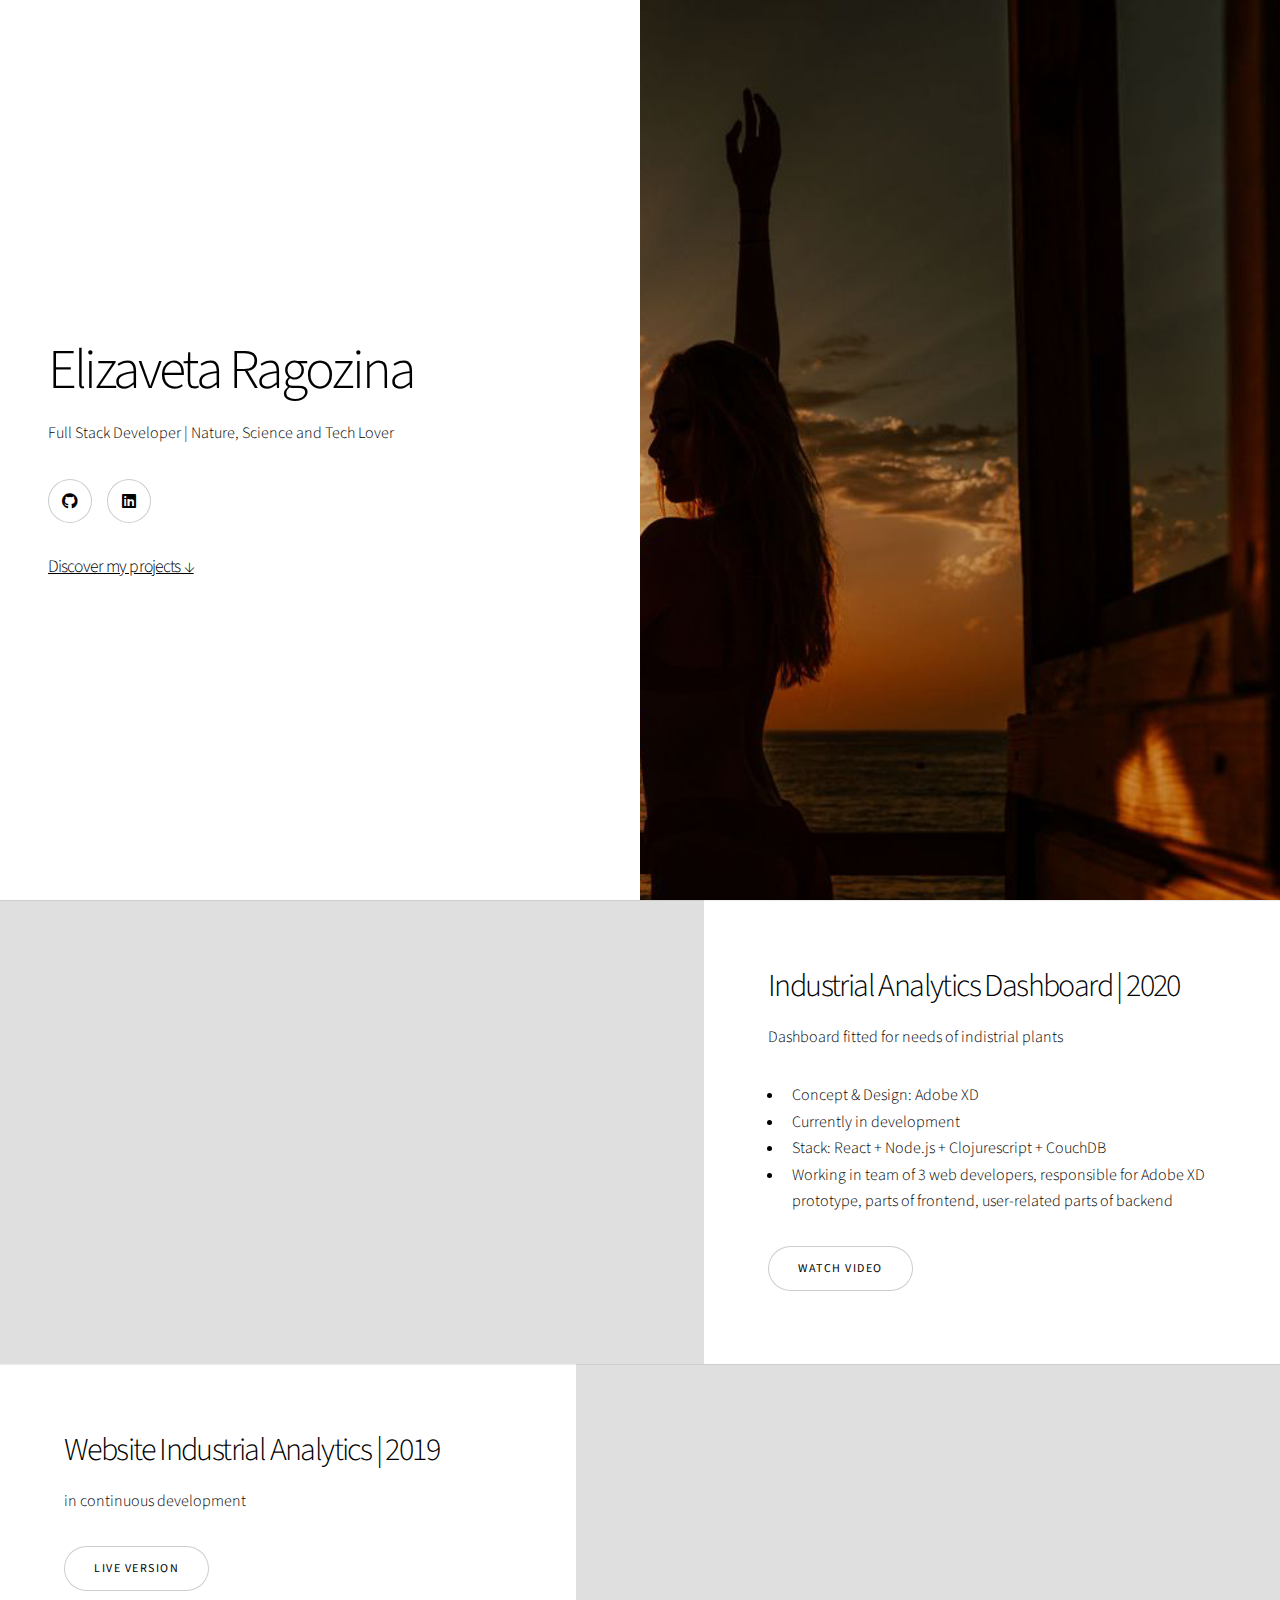
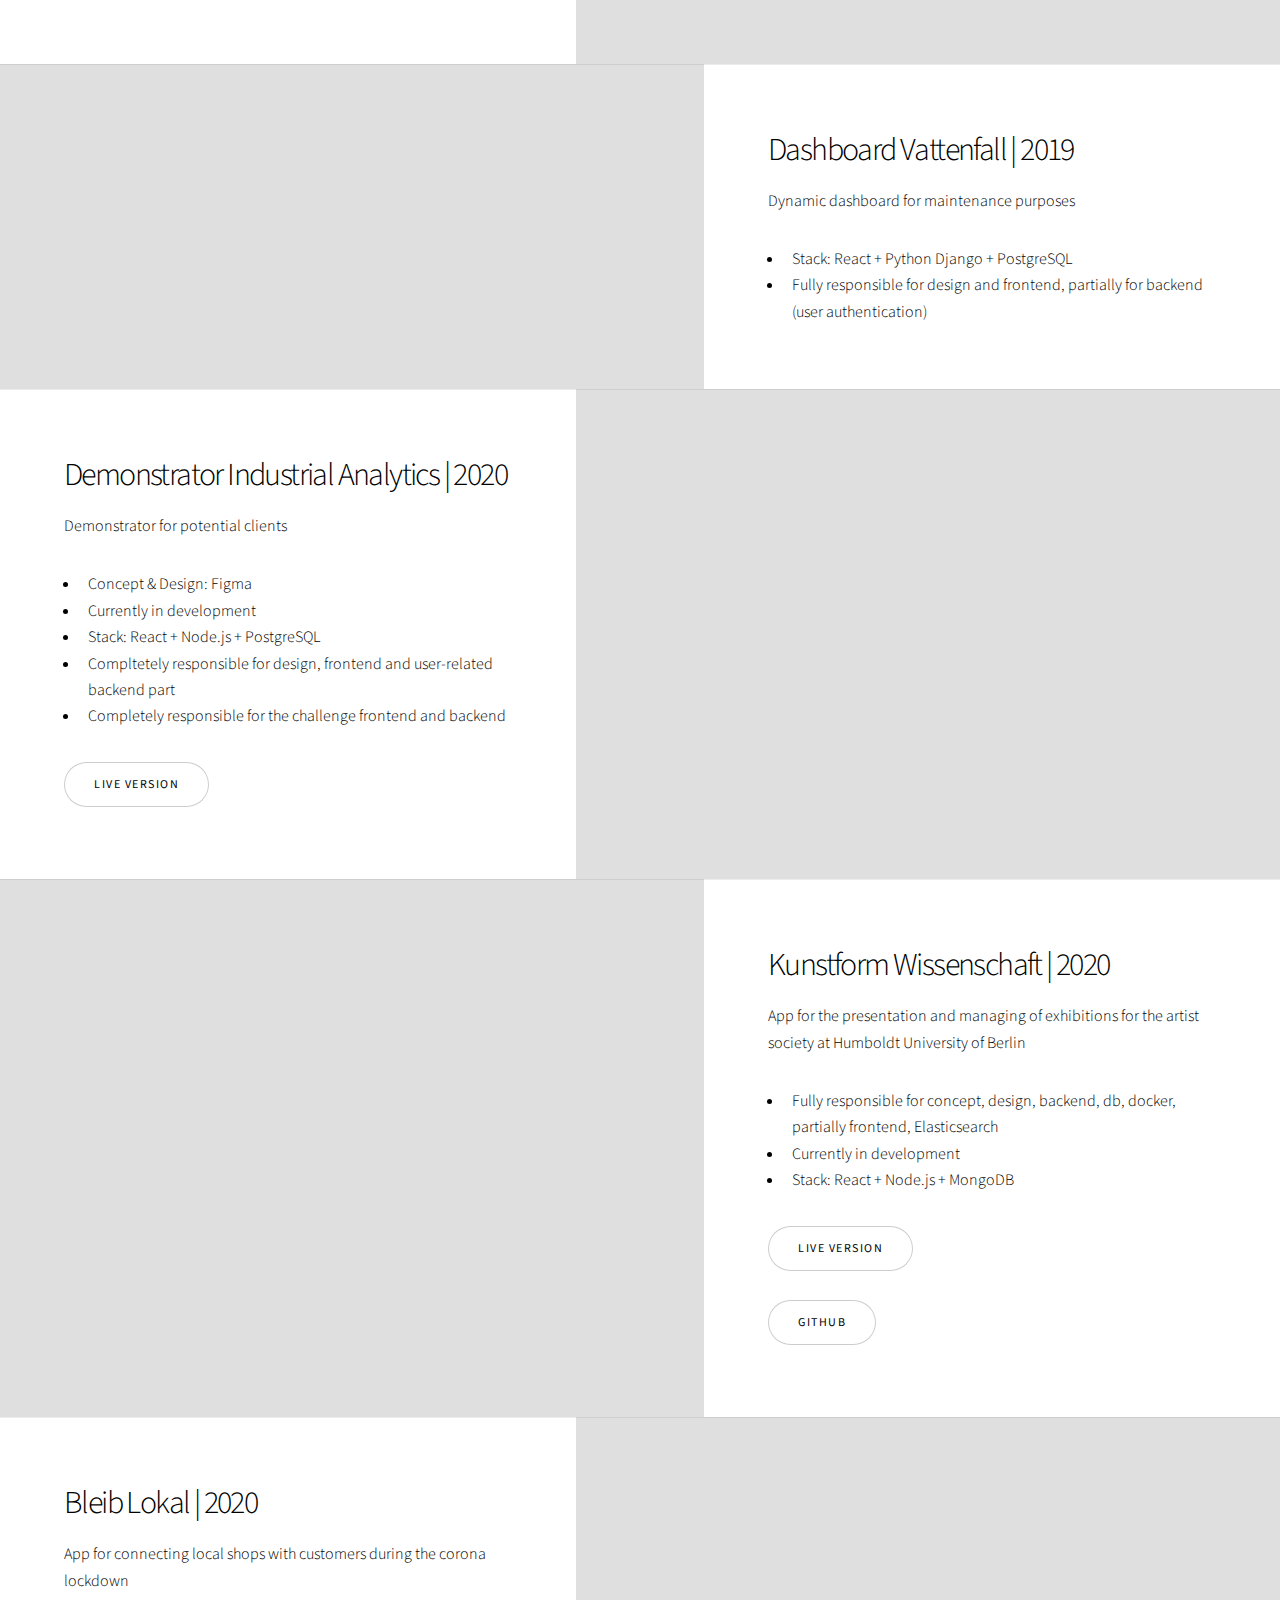
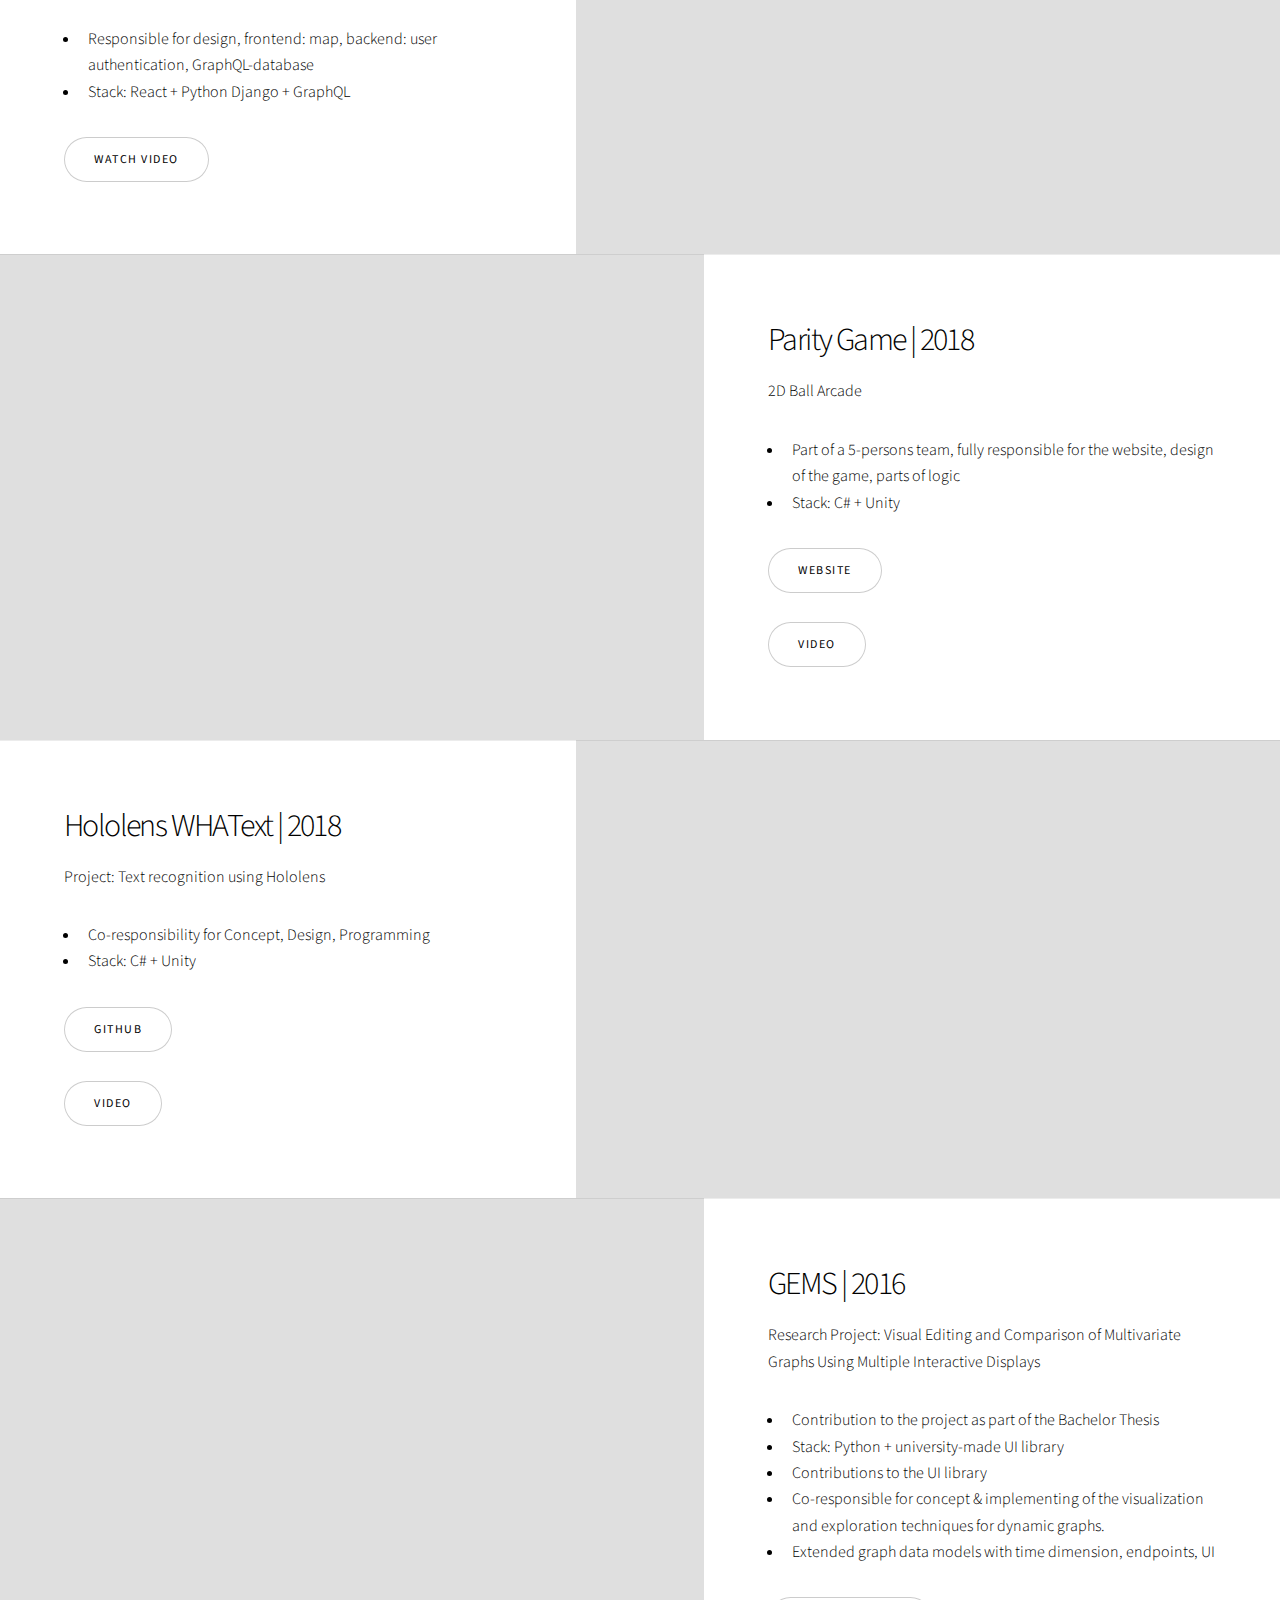
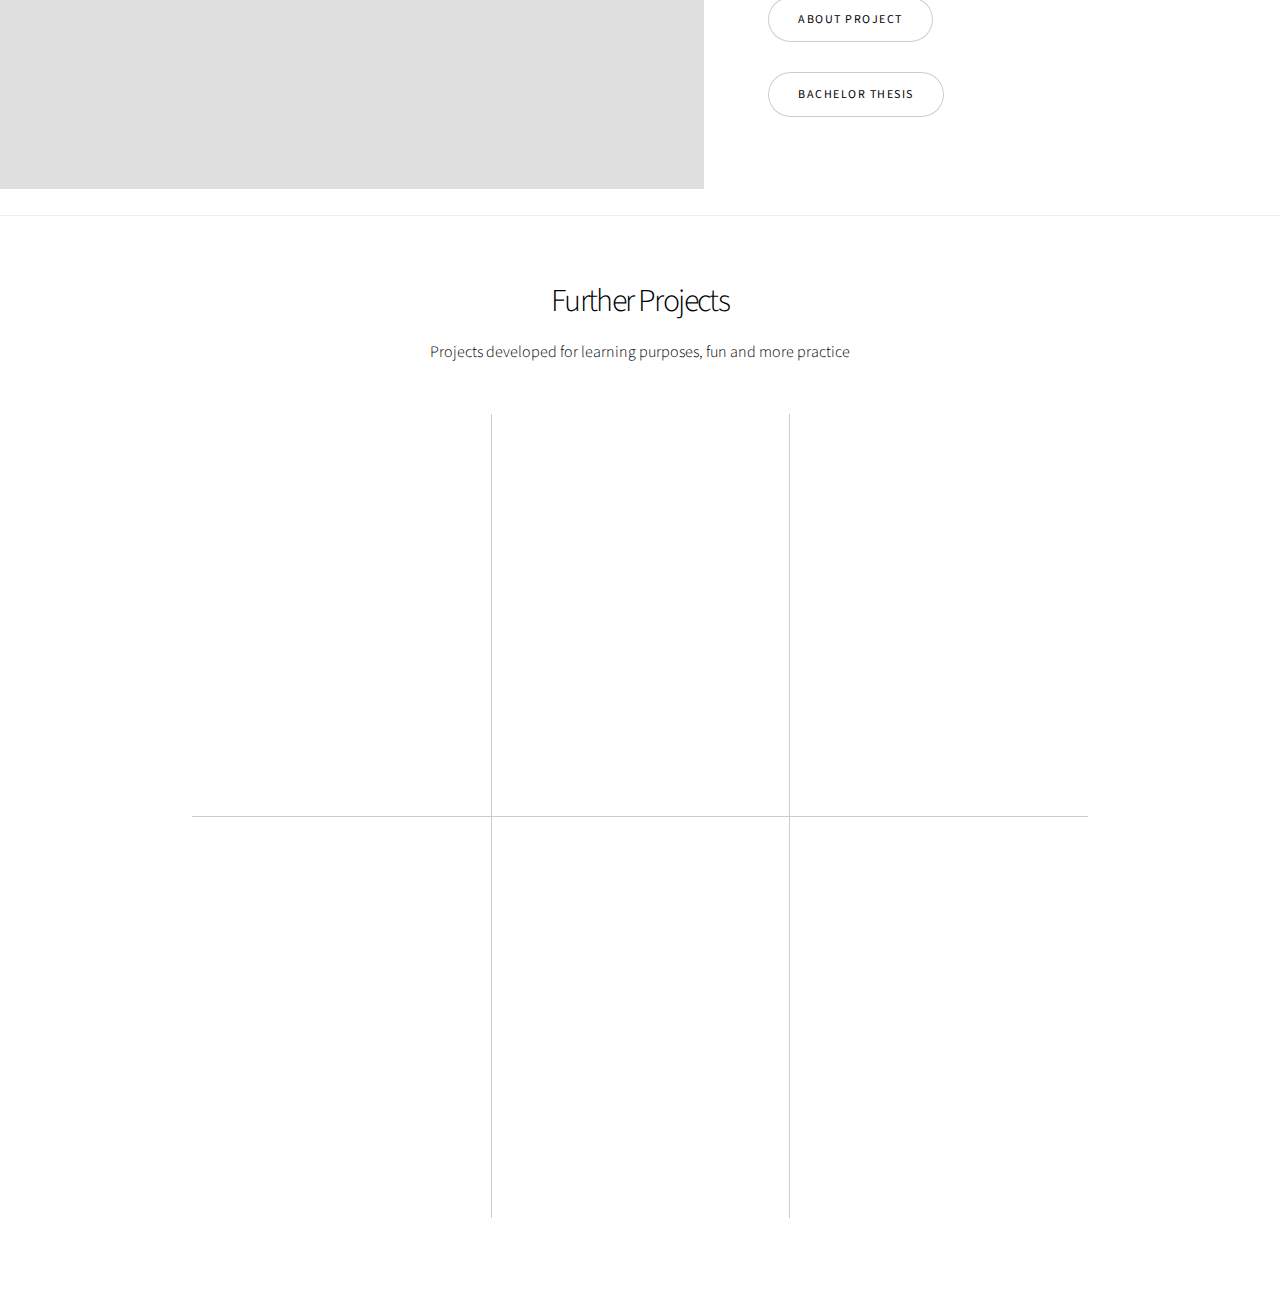
==== index-demo.html @ 5f9cbdfd "portfolio setup" ====
<!DOCTYPE html>
<!--
	Story by HTML5 UP
	html5up.net | @ajlkn
	Free for personal and commercial use under the CCA 3.0 license (html5up.net/license)

	Note: Only needed for demo purposes. Delete for production sites.
-->
<html>
  <head>
    <title>Elizaveta Ragozina</title>
    <meta charset="utf-8" />
    <meta
      name="viewport"
      content="width=device-width, initial-scale=1, user-scalable=no"
    />
	<link rel="stylesheet" href="assets/css/main.css" />
	<link rel="icon" type="image/vnd.microsoft.icon" href="favicon.ico">
    <noscript
      ><link rel="stylesheet" href="assets/css/noscript.css"
    /></noscript>
  </head>
  <body class="is-preload">
    <!-- Wrapper -->
    <div id="wrapper" class="divided">
      <!-- Banner -->
      <section
        class="banner style1 orient-left content-align-left image-position-right fullscreen onload-image-fade-in onload-content-fade-right"
      >
        <div class="content">
          <h1>Elizaveta Ragozina</h1>
          <p class="major">Full Stack Developer | Nature, Science and Tech Lover </p>
          <ul class="icons">


			<li>
			  <a target="_blank"
			  rel="noopener noreferrer" href="https://github.com/elizavetaRa" class="icon brands style2 fa-github"
				><span class="label">Github</span></a
			  >
			</li>
			<li>
				<a target="_blank"
                rel="noopener noreferrer" href="https://www.linkedin.com/in/elizaveta-ra/" class="icon brands style2 fa-linkedin"
				  ><span class="label">LinkedIn</span></a
				>
			  </li>
	
		  </ul>
          <a href="#first"><h4>Discover my projects &darr;</h4></a>
        </div>
        <div class="image">
          <img src="images/cover.jpg" alt="" />
        </div>
      </section>

      

      <!-- Spotlight -->
      <section
        class="spotlight style1 orient-right content-align-left image-position-center onscroll-image-fade-in"
        id="first"
      >
        <div class="content">
          <h2>Industrial Analytics Dashboard | 2020</h2>
          <p>Dashboard fitted for needs of indistrial plants</p>
          <ul>
            <li>Concept & Design: Adobe XD</li>
            <li>Currently in development</li>
            <li>Stack: React + Node.js + Clojurescript + CouchDB</li>
            <li>
              Working in team of 3 web developers, responsible for Adobe XD
              prototype, parts of frontend, user-related parts of backend
            </li>
          </ul>
          <ul class="actions stacked">
            <li>
              <a
                target="_blank"
                rel="noopener noreferrer"
                href="https://www.youtube.com/watch?v=r4RJ5r-fk-Y&ab_channel=morethanfortune"
                class="button"
                >Watch Video</a
              >
            </li>
          </ul>
        </div>
        <div class="image">
          <img src="images/1.png" alt="" />
        </div>
	  </section>
	 

      <!-- Spotlight -->
      <section
        class="spotlight style1 orient-left content-align-left image-position-center onscroll-image-fade-in"
      >
        <div class="content">
          <h2>Website Industrial Analytics | 2019</h2>
          <p>in continuous development</p>

          <ul class="actions stacked">
            <li>
              <a
                target="_blank"
                rel="noopener noreferrer"
                href="https://industrial-analytics.io/en/edge-analytics/"
                class="button"
                >Live Version</a
              >
            </li>
          </ul>
        </div>
        <div class="image">
          <img src="images/2.png" alt="" />
        </div>
	  </section>
	  
	 


	        <!-- Spotlight -->
			<section
			class="spotlight style1 orient-right content-align-left image-position-center onscroll-image-fade-in"
		  >
			<div class="content">
			  <h2>Dashboard Vattenfall | 2019</h2>
			  <p>Dynamic dashboard for maintenance purposes</p>

			  <ul>
				<li>Stack: React + Python Django + PostgreSQL</li>
				<li>Fully responsible for design and frontend, partially for backend (user authentication)</li>
			</ul>
	
			</div>
			<div class="image">
			  <img src="images/vattenfall.PNG" alt="" />
			</div>
		  </section>
		  
		

      <!-- Spotlight -->
      <section
        class="spotlight style1 orient-left content-align-left image-position-center onscroll-image-fade-in"
      >
        <div class="content">
          <h2>Demonstrator Industrial Analytics | 2020</h2>
          <p>Demonstrator for potential clients</p>

          <ul>
            <li>Concept & Design: Figma</li>
            <li>Currently in development</li>
            <li>Stack: React + Node.js + PostgreSQL</li>
            <li>
              Compltetely responsible for design, frontend and user-related
              backend part
            </li>
            <li>
              Completely responsible for the challenge frontend and backend
            </li>
          </ul>
          <ul class="actions stacked">
            <li>
              <a
                target="_blank"
                rel="noopener noreferrer"
                href="https://challenge.ianalytics.io/"
                class="button"
                >Live Version</a
              >
            </li>
          </ul>
        </div>
        <div class="image">
          <img src="images/3.png" alt="" />
        </div>
	  </section>
	  
	 

      <!-- Spotlight -->
      <section
        class="spotlight style1 orient-right content-align-left image-position-center onscroll-image-fade-in"
      >
        <div class="content">
          <h2>Kunstform Wissenschaft | 2020</h2>
          <p>
            App for the presentation and managing of exhibitions for the artist
            society at Humboldt University of Berlin
          </p>

          <ul>
            <li>
              Fully responsible for concept, design, backend, db, docker,
              partially frontend, Elasticsearch
            </li>
            <li>Currently in development</li>
            <li>Stack: React + Node.js + MongoDB</li>
          </ul>
          <ul class="actions stacked">
            <li>
              <a
                target="_blank"
                rel="noopener noreferrer"
                href="http://kunstform-wissenschaft.org/"
                class="button"
                >Live Version</a
              >
            </li>
            <li>
              <a
                target="_blank"
                rel="noopener noreferrer"
                href="https://github.com/elizavetaRa/grenzen"
                class="button"
                >GitHub</a
              >
            </li>
          </ul>
        </div>
        <div class="image">
          <img src="images/kunstform.png" alt="" />
        </div>
	  </section>
	  
	 

      <!-- Spotlight -->
      <section
        class="spotlight style1 orient-left content-align-left image-position-center onscroll-image-fade-in"
      >
        <div class="content">
          <h2>Bleib Lokal | 2020</h2>
          <p>
            App for connecting local shops with customers during the corona
            lockdown
          </p>

          <ul>
            <li>
              Responsible for design, frontend: map, backend: user
              authentication, GraphQL-database
            </li>
            <li>Stack: React + Python Django + GraphQL</li>
          </ul>
          <ul class="actions stacked">
            <li>
              <a
                target="_blank"
                rel="noopener noreferrer"
                href="https://www.youtube.com/watch?v=EW529J86Mpk&ab_channel=ReneSchreiner"
                class="button"
                >Watch Video</a
              >
            </li>
          </ul>
        </div>
        <div class="image">
          <img src="images/bleiblokal.png" alt="" />
        </div>
      </section>

	

      <!-- Spotlight -->
      <section
        class="spotlight style1 orient-right content-align-left image-position-center onscroll-image-fade-in"
      >
        <div class="content">
          <h2>Parity Game | 2018</h2>
          <p>2D Ball Arcade</p>

          <ul>
            <li>
              Part of a 5-persons team, fully responsible for the website, design of the game, parts of
              logic
            </li>
            <li>Stack: C# + Unity</li>
          </ul>
          <ul class="actions stacked">
            <li>
              <a
                target="_blank"
                rel="noopener noreferrer"
                href="https://www.parity-game.com/"
                class="button"
                >Website</a
              >
            </li>
            <li>
              <a
                target="_blank"
                rel="noopener noreferrer"
                href="https://www.youtube.com/watch?v=-yOhzIExwZg&t=1s&ab_channel=ParityGame"
                class="button"
                >Video</a
              >
            </li>
          </ul>
        </div>
        <div class="image">
          <img src="images/parity.png" alt="" />
        </div>
	  </section>
	  
	 

      <!-- Spotlight -->
      <section
        class="spotlight style1 orient-left content-align-left image-position-center onscroll-image-fade-in"
      >
        <div class="content">
          <h2>Hololens WHAText | 2018</h2>
          <p>Project: Text recognition using Hololens</p>

          <ul>
            <li>Co-responsibility for Concept, Design, Programming</li>
            <li>Stack: C# + Unity</li>
          </ul>
          <ul class="actions stacked">
            <li>
              <a
                target="_blank"
                rel="noopener noreferrer"
                href="https://github.com/elizavetaRa/Hololens-WHAText"
                class="button"
                >GitHub</a
              >
			</li>
			<li>
				<a
				  target="_blank"
				  rel="noopener noreferrer"
				  href="https://youtu.be/Zsy6CZvVxc4"
				  class="button"
				  >Video</a
				>
			  </li>
          </ul>
        </div>
        <div class="image">
          <img src="images/whatext.png" alt="" />
        </div>
	  </section>
	  
	

      <!-- Spotlight -->
      <section
        class="spotlight style1 orient-right content-align-left image-position-center onscroll-image-fade-in"
      >
        <div class="content">
          <h2>GEMS | 2016</h2>
          <p>Research Project: Visual Editing and Comparison of Multivariate Graphs Using Multiple Interactive Displays</p>

          <ul>
            <li>Contribution to the project as part of the Bachelor Thesis</li>
			<li>Stack: Python + university-made UI library</li>
			<li>Contributions to the UI library</li>
			<li>Co-responsible for concept & implementing of the visualization and exploration techniques for dynamic graphs.</li>
			<li>Extended graph data models with time dimension, endpoints, UI</li>
          </ul>
          <ul class="actions stacked">
            <li>
              <a
                target="_blank"
                rel="noopener noreferrer"
                href="https://imld.de/en/research/research-projects/gems-2-0/"
                class="button"
                >About Project</a
              >
            </li>
            <li>
              <a
                target="_blank"
                rel="noopener noreferrer"
                href="https://tud.qucosa.de/landing-page/?tx_dlf[id]=https%3A%2F%2Ftud.qucosa.de%2Fapi%2Fqucosa%253A30097%2Fmets"
                class="button"
                >Bachelor Thesis</a
              >
            </li>
          </ul>
        </div>
        <div class="image">
          <img src="images/bachelor.png" alt="" />
        </div>
      </section>

	  <br>










      <!-- Items -->
      <section class="wrapper style1 align-center">
        <div class="inner">
          <h2>Further Projects</h2>
          <p>
            Projects developed for learning purposes, fun and more practice
          </p>
          <div class="items style1 medium onscroll-fade-in">
            <section>
              <span class="icon style2 brands fa-python"></span>
              <h3>Sitemap Search</h3>
              <p>
                Python-Flask based search through sitemaps (Elasticsearch)
			  </p>
			  <p>
                Currently in development
			  </p>

			  <ul class="actions stacked">
				<li>
				  <a
					target="_blank"
					rel="noopener noreferrer"
					href="https://github.com/elizavetaRa/Python_SiteMapsSearch"
					class="button"
					>GitHub</a
				  >
				</li>
			  </ul>
			
            </section>
            <section>
				<span class="icon style2 brands fa-python"></span>
              <h3>Questionnaire</h3>
              <p>
                Implementing Questionnaire functionality with Python Flask
			  </p>

			  <ul class="actions stacked">
				<li>
				  <a
					target="_blank"
					rel="noopener noreferrer"
					href="https://github.com/elizavetaRa/Python_FLASK_questionnaire"
					class="button"
					>GitHub</a
				  >
				</li>
				<li>
				  <a
					target="_blank"
					rel="noopener noreferrer"
					href="https://flask-questionnaire.herokuapp.com/ "
					class="button"
					>Live Version</a
				  >
				</li>
			  </ul>

            </section>
            <section>
				<span class="icon style2 brands fa-python"></span>
              <h3>Party Mission</h3>
              <p>
                Fun project made with Python Flask + PostgreSQL for my Birthday party, use code "CERN" to test
			  </p>

			  <ul class="actions stacked">
				<li>
				  <a
					target="_blank"
					rel="noopener noreferrer"
					href="https://github.com/elizavetaRa/Python-party-mission"
					class="button"
					>GitHub</a
				  >
				</li>
				<li>
				  <a
					target="_blank"
					rel="noopener noreferrer"
					href="https://party-mission.herokuapp.com/ "
					class="button"
					>Live Version</a
				  >
				</li>
			  </ul>

            </section>
            <section>
              <span class="icon solid style2 brands fa-js-square"></span>
              <h3>IronUniverse</h3>
              <p>
                Small pure Javascript game about Web Development Universe
			  </p>

			  <ul class="actions stacked">
				<li>
				  <a
					target="_blank"
					rel="noopener noreferrer"
					href="https://github.com/elizavetaRa/IronUniverse"
					class="button"
					>GitHub</a
				  >
				</li>
				<li>
				  <a
					target="_blank"
					rel="noopener noreferrer"
					href="https://elizavetara.github.io/IronUniverse/"
					class="button"
					>Live Version</a
				  >
				</li>
			  </ul>
			</section>
			
            <section>
              <span class="icon solid style2 brands fa-react"></span>
              <h3>Geogram</h3>
              <p>
				React + NodeJS + MongoDB Platform for creating and playing personal geolocation games
			  </p>

			  <ul class="actions stacked">
				<li>
				  <a
					target="_blank"
					rel="noopener noreferrer"
					href="https://github.com/elizavetaRa/Geogram"
					class="button"
					>GitHub</a
				  >
				</li>
				<li>
				  <a
					target="_blank"
					rel="noopener noreferrer"
					href="https://geogram-project.herokuapp.com/"
					class="button"
					>Live Version</a
				  >
				</li>
			  </ul>
            </section>
            <section>
              <span class="icon solid brands style2  fa-react"></span>
              <h3>Homelibrary</h3>
              <p>
                React + NodeJS + MongoDB App for creating and management of reading lists
			  </p>

			  <ul class="actions stacked">
				<li>
				  <a
					target="_blank"
					rel="noopener noreferrer"
					href="https://github.com/elizavetaRa/REACT_HomeLibrary_of_Elizaveta"
					class="button"
					>GitHub</a
				  >
				</li>
				<li>
				  <a
					target="_blank"
					rel="noopener noreferrer"
					href="https://homelibrary-of-elizaveta.herokuapp.com/"
					class="button"
					>Live Version</a
				  >
				</li>
			  </ul>
            </section>
           
          </div>
        </div>
      </section>


    </div>

    <!-- Scripts -->
    <script src="assets/js/jquery.min.js"></script>
    <script src="assets/js/jquery.scrollex.min.js"></script>
    <script src="assets/js/jquery.scrolly.min.js"></script>
    <script src="assets/js/browser.min.js"></script>
    <script src="assets/js/breakpoints.min.js"></script>
    <script src="assets/js/util.js"></script>
    <script src="assets/js/main.js"></script>

    <!-- Note: Only needed for demo purposes. Delete for production sites. -->
    <script src="assets/js/demo.js"></script>
  </body>
</html>
---- assets/css/main.css ----
@import url(fontawesome-all.min.css);
@import url("https://fonts.googleapis.com/css?family=Source+Sans+Pro:300,300i,400,400i");

/*
	Story by HTML5 UP
	html5up.net | @ajlkn
	Free for personal and commercial use under the CCA 3.0 license (html5up.net/license)
*/

html, body, div, span, applet, object,
iframe, h1, h2, h3, h4, h5, h6, p, blockquote,
pre, a, abbr, acronym, address, big, cite,
code, del, dfn, em, img, ins, kbd, q, s, samp,
small, strike, strong, sub, sup, tt, var, b,
u, i, center, dl, dt, dd, ol, ul, li, fieldset,
form, label, legend, table, caption, tbody,
tfoot, thead, tr, th, td, article, aside,
canvas, details, embed, figure, figcaption,
footer, header, hgroup, menu, nav, output, ruby,
section, summary, time, mark, audio, video {
	margin: 0;
	padding: 0;
	border: 0;
	font-size: 100%;
	font: inherit;
	vertical-align: baseline;}

article, aside, details, figcaption, figure,
footer, header, hgroup, menu, nav, section {
	display: block;}

body {
	line-height: 1;
}

ol, ul {
	list-style: none;
}

blockquote, q {
	quotes: none;
}

	blockquote:before, blockquote:after, q:before, q:after {
		content: '';
		content: none;
	}

table {
	border-collapse: collapse;
	border-spacing: 0;
}

body {
	-webkit-text-size-adjust: none;
}

mark {
	background-color: transparent;
	color: inherit;
}

input::-moz-focus-inner {
	border: 0;
	padding: 0;
}

input, select, textarea {
	-moz-appearance: none;
	-webkit-appearance: none;
	-ms-appearance: none;
	appearance: none;
}

/* Basic */

	@-ms-viewport {
		width: device-width;
	}

	body {
		-ms-overflow-style: scrollbar;
	}

	@media screen and (max-width: 480px) {

		html, body {
			min-width: 320px;
		}

	}

	html {
		box-sizing: border-box;
	}

	*, *:before, *:after {
		box-sizing: inherit;
	}

	body {
		background: #ffffff;
	}

		body.is-preload *, body.is-preload *:before, body.is-preload *:after {
			-moz-animation: none !important;
			-webkit-animation: none !important;
			-ms-animation: none !important;
			animation: none !important;
			-moz-transition: none !important;
			-webkit-transition: none !important;
			-ms-transition: none !important;
			transition: none !important;
		}

/* Type */

	html {
		font-size: 18pt;
	}

		@media screen and (max-width: 1680px) {

			html {
				font-size: 14pt;
			}

		}

		@media screen and (max-width: 1280px) {

			html {
				font-size: 12pt;
			}

		}

		@media screen and (max-width: 736px) {

			html {
				font-size: 11pt;
			}

		}

		@media screen and (max-width: 360px) {

			html {
				font-size: 10pt;
			}

		}

	body {
		background-color: #ffffff;
		color: #000000;
	}

	body, input, select, textarea {
		font-family: "Source Sans Pro", Helvetica, sans-serif;
		font-size: 1rem;
		font-weight: 300;
		line-height: 1.65;
	}

	a {
		-moz-transition: color 0.2s ease-in-out;
		-webkit-transition: color 0.2s ease-in-out;
		-ms-transition: color 0.2s ease-in-out;
		transition: color 0.2s ease-in-out;
		text-decoration: underline;
	}

		a:hover {
			text-decoration: none;
		}

	strong, b {
		font-weight: 400;
	}

	em, i {
		font-style: italic;
	}

	p {
		margin: 0 0 2rem 0;
	}

		p.major {
			font-size: 1rem;
		}

	h1, h2, h3, h4, h5, h6 {
		font-weight: 300;
		line-height: 1.375;
		letter-spacing: -0.05em;
		margin: 0 0 1rem 0;
	}

		h1 a, h2 a, h3 a, h4 a, h5 a, h6 a {
			color: inherit;
			text-decoration: none;
		}

	h1 {
		font-size: 3.5rem;
		line-height: 1.2;
	}

	h2 {
		font-size: 2rem;
	}

	h3 {
		font-size: 1.5rem;
	}

	h4 {
		font-size: 1.1rem;
	}

	h5 {
		font-size: 0.9rem;
	}

	h6 {
		font-size: 0.7rem;
	}

	sub {
		font-size: 0.8rem;
		position: relative;
		top: 0.5rem;
	}

	sup {
		font-size: 0.8rem;
		position: relative;
		top: -0.5rem;
	}

	blockquote {
		border-left: solid 4px;
		font-style: italic;
		margin: 0 0 2rem 0;
		padding: 0.5rem 0 0.5rem 2rem;
	}

	code {
		border-radius: 4px;
		font-family: "Courier New", monospace;
		font-size: 0.9em;
		margin: 0 0.25rem;
		padding: 0.25rem 0.325rem;
	}

	pre {
		-webkit-overflow-scrolling: touch;
		font-family: "Courier New", monospace;
		font-size: 0.9em;
		margin: 0 0 2rem 0;
	}

		pre code {
			display: block;
			line-height: 1.5;
			padding: 0.75rem 1rem;
			overflow-x: auto;
		}

	hr {
		border: 0;
		border-bottom: solid 1px;
		margin: 2.5rem 0;
	}

		hr.major {
			margin: 3.5rem 0;
		}

	.align-left {
		text-align: left;
	}

	.align-center {
		text-align: center;
	}

	.align-right {
		text-align: right;
	}

	@media screen and (max-width: 736px) {

		p.major {
			font-size: 1.1rem;
		}

		h1 {
			font-size: 2.5rem;
		}

		h2 {
			font-size: 2rem;
		}

		h3 {
			font-size: 1.25rem;
		}

		h4 {
			font-size: 1rem;
		}

	}

	input, select, textarea {
		color: #000000;
	}

	a {
		color: #000000;
	}

		a:hover {
			color: #47D3E5;
		}

	strong, b {
		color: #000000;
	}

	h1, h2, h3, h4, h5, h6 {
		color: #000000;
	}

	blockquote {
		border-left-color: rgba(0, 0, 0, 0.2);
	}

	code {
		background: rgba(0, 0, 0, 0.05);
		border-color: rgba(0, 0, 0, 0.2);
	}

	hr {
		border-bottom-color: rgba(0, 0, 0, 0.2);
	}

/* Row */

	.row {
		display: flex;
		flex-wrap: wrap;
		box-sizing: border-box;
		align-items: stretch;
	}

		.row > * {
			box-sizing: border-box;
		}

		.row.gtr-uniform > * > :last-child {
			margin-bottom: 0;
		}

		.row.aln-left {
			justify-content: flex-start;
		}

		.row.aln-center {
			justify-content: center;
		}

		.row.aln-right {
			justify-content: flex-end;
		}

		.row.aln-top {
			align-items: flex-start;
		}

		.row.aln-middle {
			align-items: center;
		}

		.row.aln-bottom {
			align-items: flex-end;
		}

		.row > .imp {
			order: -1;
		}

		.row > .col-1 {
			width: 8.33333%;
		}

		.row > .off-1 {
			margin-left: 8.33333%;
		}

		.row > .col-2 {
			width: 16.66667%;
		}

		.row > .off-2 {
			margin-left: 16.66667%;
		}

		.row > .col-3 {
			width: 25%;
		}

		.row > .off-3 {
			margin-left: 25%;
		}

		.row > .col-4 {
			width: 33.33333%;
		}

		.row > .off-4 {
			margin-left: 33.33333%;
		}

		.row > .col-5 {
			width: 41.66667%;
		}

		.row > .off-5 {
			margin-left: 41.66667%;
		}

		.row > .col-6 {
			width: 50%;
		}

		.row > .off-6 {
			margin-left: 50%;
		}

		.row > .col-7 {
			width: 58.33333%;
		}

		.row > .off-7 {
			margin-left: 58.33333%;
		}

		.row > .col-8 {
			width: 66.66667%;
		}

		.row > .off-8 {
			margin-left: 66.66667%;
		}

		.row > .col-9 {
			width: 75%;
		}

		.row > .off-9 {
			margin-left: 75%;
		}

		.row > .col-10 {
			width: 83.33333%;
		}

		.row > .off-10 {
			margin-left: 83.33333%;
		}

		.row > .col-11 {
			width: 91.66667%;
		}

		.row > .off-11 {
			margin-left: 91.66667%;
		}

		.row > .col-12 {
			width: 100%;
		}

		.row > .off-12 {
			margin-left: 100%;
		}

		.row.gtr-0 {
			margin-top: 0;
			margin-left: 0rem;
		}

			.row.gtr-0 > * {
				padding: 0 0 0 0rem;
			}

			.row.gtr-0.gtr-uniform {
				margin-top: 0rem;
			}

				.row.gtr-0.gtr-uniform > * {
					padding-top: 0rem;
				}

		.row.gtr-25 {
			margin-top: 0;
			margin-left: -0.5rem;
		}

			.row.gtr-25 > * {
				padding: 0 0 0 0.5rem;
			}

			.row.gtr-25.gtr-uniform {
				margin-top: -0.5rem;
			}

				.row.gtr-25.gtr-uniform > * {
					padding-top: 0.5rem;
				}

		.row.gtr-50 {
			margin-top: 0;
			margin-left: -1rem;
		}

			.row.gtr-50 > * {
				padding: 0 0 0 1rem;
			}

			.row.gtr-50.gtr-uniform {
				margin-top: -1rem;
			}

				.row.gtr-50.gtr-uniform > * {
					padding-top: 1rem;
				}

		.row {
			margin-top: 0;
			margin-left: -2rem;
		}

			.row > * {
				padding: 0 0 0 2rem;
			}

			.row.gtr-uniform {
				margin-top: -2rem;
			}

				.row.gtr-uniform > * {
					padding-top: 2rem;
				}

		.row.gtr-150 {
			margin-top: 0;
			margin-left: -3rem;
		}

			.row.gtr-150 > * {
				padding: 0 0 0 3rem;
			}

			.row.gtr-150.gtr-uniform {
				margin-top: -3rem;
			}

				.row.gtr-150.gtr-uniform > * {
					padding-top: 3rem;
				}

		.row.gtr-200 {
			margin-top: 0;
			margin-left: -4rem;
		}

			.row.gtr-200 > * {
				padding: 0 0 0 4rem;
			}

			.row.gtr-200.gtr-uniform {
				margin-top: -4rem;
			}

				.row.gtr-200.gtr-uniform > * {
					padding-top: 4rem;
				}

		@media screen and (max-width: 1680px) {

			.row {
				display: flex;
				flex-wrap: wrap;
				box-sizing: border-box;
				align-items: stretch;
			}

				.row > * {
					box-sizing: border-box;
				}

				.row.gtr-uniform > * > :last-child {
					margin-bottom: 0;
				}

				.row.aln-left {
					justify-content: flex-start;
				}

				.row.aln-center {
					justify-content: center;
				}

				.row.aln-right {
					justify-content: flex-end;
				}

				.row.aln-top {
					align-items: flex-start;
				}

				.row.aln-middle {
					align-items: center;
				}

				.row.aln-bottom {
					align-items: flex-end;
				}

				.row > .imp-xlarge {
					order: -1;
				}

				.row > .col-1-xlarge {
					width: 8.33333%;
				}

				.row > .off-1-xlarge {
					margin-left: 8.33333%;
				}

				.row > .col-2-xlarge {
					width: 16.66667%;
				}

				.row > .off-2-xlarge {
					margin-left: 16.66667%;
				}

				.row > .col-3-xlarge {
					width: 25%;
				}

				.row > .off-3-xlarge {
					margin-left: 25%;
				}

				.row > .col-4-xlarge {
					width: 33.33333%;
				}

				.row > .off-4-xlarge {
					margin-left: 33.33333%;
				}

				.row > .col-5-xlarge {
					width: 41.66667%;
				}

				.row > .off-5-xlarge {
					margin-left: 41.66667%;
				}

				.row > .col-6-xlarge {
					width: 50%;
				}

				.row > .off-6-xlarge {
					margin-left: 50%;
				}

				.row > .col-7-xlarge {
					width: 58.33333%;
				}

				.row > .off-7-xlarge {
					margin-left: 58.33333%;
				}

				.row > .col-8-xlarge {
					width: 66.66667%;
				}

				.row > .off-8-xlarge {
					margin-left: 66.66667%;
				}

				.row > .col-9-xlarge {
					width: 75%;
				}

				.row > .off-9-xlarge {
					margin-left: 75%;
				}

				.row > .col-10-xlarge {
					width: 83.33333%;
				}

				.row > .off-10-xlarge {
					margin-left: 83.33333%;
				}

				.row > .col-11-xlarge {
					width: 91.66667%;
				}

				.row > .off-11-xlarge {
					margin-left: 91.66667%;
				}

				.row > .col-12-xlarge {
					width: 100%;
				}

				.row > .off-12-xlarge {
					margin-left: 100%;
				}

				.row.gtr-0 {
					margin-top: 0;
					margin-left: 0rem;
				}

					.row.gtr-0 > * {
						padding: 0 0 0 0rem;
					}

					.row.gtr-0.gtr-uniform {
						margin-top: 0rem;
					}

						.row.gtr-0.gtr-uniform > * {
							padding-top: 0rem;
						}

				.row.gtr-25 {
					margin-top: 0;
					margin-left: -0.5rem;
				}

					.row.gtr-25 > * {
						padding: 0 0 0 0.5rem;
					}

					.row.gtr-25.gtr-uniform {
						margin-top: -0.5rem;
					}

						.row.gtr-25.gtr-uniform > * {
							padding-top: 0.5rem;
						}

				.row.gtr-50 {
					margin-top: 0;
					margin-left: -1rem;
				}

					.row.gtr-50 > * {
						padding: 0 0 0 1rem;
					}

					.row.gtr-50.gtr-uniform {
						margin-top: -1rem;
					}

						.row.gtr-50.gtr-uniform > * {
							padding-top: 1rem;
						}

				.row {
					margin-top: 0;
					margin-left: -2rem;
				}

					.row > * {
						padding: 0 0 0 2rem;
					}

					.row.gtr-uniform {
						margin-top: -2rem;
					}

						.row.gtr-uniform > * {
							padding-top: 2rem;
						}

				.row.gtr-150 {
					margin-top: 0;
					margin-left: -3rem;
				}

					.row.gtr-150 > * {
						padding: 0 0 0 3rem;
					}

					.row.gtr-150.gtr-uniform {
						margin-top: -3rem;
					}

						.row.gtr-150.gtr-uniform > * {
							padding-top: 3rem;
						}

				.row.gtr-200 {
					margin-top: 0;
					margin-left: -4rem;
				}

					.row.gtr-200 > * {
						padding: 0 0 0 4rem;
					}

					.row.gtr-200.gtr-uniform {
						margin-top: -4rem;
					}

						.row.gtr-200.gtr-uniform > * {
							padding-top: 4rem;
						}

		}

		@media screen and (max-width: 1280px) {

			.row {
				display: flex;
				flex-wrap: wrap;
				box-sizing: border-box;
				align-items: stretch;
			}

				.row > * {
					box-sizing: border-box;
				}

				.row.gtr-uniform > * > :last-child {
					margin-bottom: 0;
				}

				.row.aln-left {
					justify-content: flex-start;
				}

				.row.aln-center {
					justify-content: center;
				}

				.row.aln-right {
					justify-content: flex-end;
				}

				.row.aln-top {
					align-items: flex-start;
				}

				.row.aln-middle {
					align-items: center;
				}

				.row.aln-bottom {
					align-items: flex-end;
				}

				.row > .imp-large {
					order: -1;
				}

				.row > .col-1-large {
					width: 8.33333%;
				}

				.row > .off-1-large {
					margin-left: 8.33333%;
				}

				.row > .col-2-large {
					width: 16.66667%;
				}

				.row > .off-2-large {
					margin-left: 16.66667%;
				}

				.row > .col-3-large {
					width: 25%;
				}

				.row > .off-3-large {
					margin-left: 25%;
				}

				.row > .col-4-large {
					width: 33.33333%;
				}

				.row > .off-4-large {
					margin-left: 33.33333%;
				}

				.row > .col-5-large {
					width: 41.66667%;
				}

				.row > .off-5-large {
					margin-left: 41.66667%;
				}

				.row > .col-6-large {
					width: 50%;
				}

				.row > .off-6-large {
					margin-left: 50%;
				}

				.row > .col-7-large {
					width: 58.33333%;
				}

				.row > .off-7-large {
					margin-left: 58.33333%;
				}

				.row > .col-8-large {
					width: 66.66667%;
				}

				.row > .off-8-large {
					margin-left: 66.66667%;
				}

				.row > .col-9-large {
					width: 75%;
				}

				.row > .off-9-large {
					margin-left: 75%;
				}

				.row > .col-10-large {
					width: 83.33333%;
				}

				.row > .off-10-large {
					margin-left: 83.33333%;
				}

				.row > .col-11-large {
					width: 91.66667%;
				}

				.row > .off-11-large {
					margin-left: 91.66667%;
				}

				.row > .col-12-large {
					width: 100%;
				}

				.row > .off-12-large {
					margin-left: 100%;
				}

				.row.gtr-0 {
					margin-top: 0;
					margin-left: 0rem;
				}

					.row.gtr-0 > * {
						padding: 0 0 0 0rem;
					}

					.row.gtr-0.gtr-uniform {
						margin-top: 0rem;
					}

						.row.gtr-0.gtr-uniform > * {
							padding-top: 0rem;
						}

				.row.gtr-25 {
					margin-top: 0;
					margin-left: -0.5rem;
				}

					.row.gtr-25 > * {
						padding: 0 0 0 0.5rem;
					}

					.row.gtr-25.gtr-uniform {
						margin-top: -0.5rem;
					}

						.row.gtr-25.gtr-uniform > * {
							padding-top: 0.5rem;
						}

				.row.gtr-50 {
					margin-top: 0;
					margin-left: -1rem;
				}

					.row.gtr-50 > * {
						padding: 0 0 0 1rem;
					}

					.row.gtr-50.gtr-uniform {
						margin-top: -1rem;
					}

						.row.gtr-50.gtr-uniform > * {
							padding-top: 1rem;
						}

				.row {
					margin-top: 0;
					margin-left: -2rem;
				}

					.row > * {
						padding: 0 0 0 2rem;
					}

					.row.gtr-uniform {
						margin-top: -2rem;
					}

						.row.gtr-uniform > * {
							padding-top: 2rem;
						}

				.row.gtr-150 {
					margin-top: 0;
					margin-left: -3rem;
				}

					.row.gtr-150 > * {
						padding: 0 0 0 3rem;
					}

					.row.gtr-150.gtr-uniform {
						margin-top: -3rem;
					}

						.row.gtr-150.gtr-uniform > * {
							padding-top: 3rem;
						}

				.row.gtr-200 {
					margin-top: 0;
					margin-left: -4rem;
				}

					.row.gtr-200 > * {
						padding: 0 0 0 4rem;
					}

					.row.gtr-200.gtr-uniform {
						margin-top: -4rem;
					}

						.row.gtr-200.gtr-uniform > * {
							padding-top: 4rem;
						}

		}

		@media screen and (max-width: 980px) {

			.row {
				display: flex;
				flex-wrap: wrap;
				box-sizing: border-box;
				align-items: stretch;
			}

				.row > * {
					box-sizing: border-box;
				}

				.row.gtr-uniform > * > :last-child {
					margin-bottom: 0;
				}

				.row.aln-left {
					justify-content: flex-start;
				}

				.row.aln-center {
					justify-content: center;
				}

				.row.aln-right {
					justify-content: flex-end;
				}

				.row.aln-top {
					align-items: flex-start;
				}

				.row.aln-middle {
					align-items: center;
				}

				.row.aln-bottom {
					align-items: flex-end;
				}

				.row > .imp-medium {
					order: -1;
				}

				.row > .col-1-medium {
					width: 8.33333%;
				}

				.row > .off-1-medium {
					margin-left: 8.33333%;
				}

				.row > .col-2-medium {
					width: 16.66667%;
				}

				.row > .off-2-medium {
					margin-left: 16.66667%;
				}

				.row > .col-3-medium {
					width: 25%;
				}

				.row > .off-3-medium {
					margin-left: 25%;
				}

				.row > .col-4-medium {
					width: 33.33333%;
				}

				.row > .off-4-medium {
					margin-left: 33.33333%;
				}

				.row > .col-5-medium {
					width: 41.66667%;
				}

				.row > .off-5-medium {
					margin-left: 41.66667%;
				}

				.row > .col-6-medium {
					width: 50%;
				}

				.row > .off-6-medium {
					margin-left: 50%;
				}

				.row > .col-7-medium {
					width: 58.33333%;
				}

				.row > .off-7-medium {
					margin-left: 58.33333%;
				}

				.row > .col-8-medium {
					width: 66.66667%;
				}

				.row > .off-8-medium {
					margin-left: 66.66667%;
				}

				.row > .col-9-medium {
					width: 75%;
				}

				.row > .off-9-medium {
					margin-left: 75%;
				}

				.row > .col-10-medium {
					width: 83.33333%;
				}

				.row > .off-10-medium {
					margin-left: 83.33333%;
				}

				.row > .col-11-medium {
					width: 91.66667%;
				}

				.row > .off-11-medium {
					margin-left: 91.66667%;
				}

				.row > .col-12-medium {
					width: 100%;
				}

				.row > .off-12-medium {
					margin-left: 100%;
				}

				.row.gtr-0 {
					margin-top: 0;
					margin-left: 0rem;
				}

					.row.gtr-0 > * {
						padding: 0 0 0 0rem;
					}

					.row.gtr-0.gtr-uniform {
						margin-top: 0rem;
					}

						.row.gtr-0.gtr-uniform > * {
							padding-top: 0rem;
						}

				.row.gtr-25 {
					margin-top: 0;
					margin-left: -0.5rem;
				}

					.row.gtr-25 > * {
						padding: 0 0 0 0.5rem;
					}

					.row.gtr-25.gtr-uniform {
						margin-top: -0.5rem;
					}

						.row.gtr-25.gtr-uniform > * {
							padding-top: 0.5rem;
						}

				.row.gtr-50 {
					margin-top: 0;
					margin-left: -1rem;
				}

					.row.gtr-50 > * {
						padding: 0 0 0 1rem;
					}

					.row.gtr-50.gtr-uniform {
						margin-top: -1rem;
					}

						.row.gtr-50.gtr-uniform > * {
							padding-top: 1rem;
						}

				.row {
					margin-top: 0;
					margin-left: -2rem;
				}

					.row > * {
						padding: 0 0 0 2rem;
					}

					.row.gtr-uniform {
						margin-top: -2rem;
					}

						.row.gtr-uniform > * {
							padding-top: 2rem;
						}

				.row.gtr-150 {
					margin-top: 0;
					margin-left: -3rem;
				}

					.row.gtr-150 > * {
						padding: 0 0 0 3rem;
					}

					.row.gtr-150.gtr-uniform {
						margin-top: -3rem;
					}

						.row.gtr-150.gtr-uniform > * {
							padding-top: 3rem;
						}

				.row.gtr-200 {
					margin-top: 0;
					margin-left: -4rem;
				}

					.row.gtr-200 > * {
						padding: 0 0 0 4rem;
					}

					.row.gtr-200.gtr-uniform {
						margin-top: -4rem;
					}

						.row.gtr-200.gtr-uniform > * {
							padding-top: 4rem;
						}

		}

		@media screen and (max-width: 736px) {

			.row {
				display: flex;
				flex-wrap: wrap;
				box-sizing: border-box;
				align-items: stretch;
			}

				.row > * {
					box-sizing: border-box;
				}

				.row.gtr-uniform > * > :last-child {
					margin-bottom: 0;
				}

				.row.aln-left {
					justify-content: flex-start;
				}

				.row.aln-center {
					justify-content: center;
				}

				.row.aln-right {
					justify-content: flex-end;
				}

				.row.aln-top {
					align-items: flex-start;
				}

				.row.aln-middle {
					align-items: center;
				}

				.row.aln-bottom {
					align-items: flex-end;
				}

				.row > .imp-small {
					order: -1;
				}

				.row > .col-1-small {
					width: 8.33333%;
				}

				.row > .off-1-small {
					margin-left: 8.33333%;
				}

				.row > .col-2-small {
					width: 16.66667%;
				}

				.row > .off-2-small {
					margin-left: 16.66667%;
				}

				.row > .col-3-small {
					width: 25%;
				}

				.row > .off-3-small {
					margin-left: 25%;
				}

				.row > .col-4-small {
					width: 33.33333%;
				}

				.row > .off-4-small {
					margin-left: 33.33333%;
				}

				.row > .col-5-small {
					width: 41.66667%;
				}

				.row > .off-5-small {
					margin-left: 41.66667%;
				}

				.row > .col-6-small {
					width: 50%;
				}

				.row > .off-6-small {
					margin-left: 50%;
				}

				.row > .col-7-small {
					width: 58.33333%;
				}

				.row > .off-7-small {
					margin-left: 58.33333%;
				}

				.row > .col-8-small {
					width: 66.66667%;
				}

				.row > .off-8-small {
					margin-left: 66.66667%;
				}

				.row > .col-9-small {
					width: 75%;
				}

				.row > .off-9-small {
					margin-left: 75%;
				}

				.row > .col-10-small {
					width: 83.33333%;
				}

				.row > .off-10-small {
					margin-left: 83.33333%;
				}

				.row > .col-11-small {
					width: 91.66667%;
				}

				.row > .off-11-small {
					margin-left: 91.66667%;
				}

				.row > .col-12-small {
					width: 100%;
				}

				.row > .off-12-small {
					margin-left: 100%;
				}

				.row.gtr-0 {
					margin-top: 0;
					margin-left: 0rem;
				}

					.row.gtr-0 > * {
						padding: 0 0 0 0rem;
					}

					.row.gtr-0.gtr-uniform {
						margin-top: 0rem;
					}

						.row.gtr-0.gtr-uniform > * {
							padding-top: 0rem;
						}

				.row.gtr-25 {
					margin-top: 0;
					margin-left: -0.5rem;
				}

					.row.gtr-25 > * {
						padding: 0 0 0 0.5rem;
					}

					.row.gtr-25.gtr-uniform {
						margin-top: -0.5rem;
					}

						.row.gtr-25.gtr-uniform > * {
							padding-top: 0.5rem;
						}

				.row.gtr-50 {
					margin-top: 0;
					margin-left: -1rem;
				}

					.row.gtr-50 > * {
						padding: 0 0 0 1rem;
					}

					.row.gtr-50.gtr-uniform {
						margin-top: -1rem;
					}

						.row.gtr-50.gtr-uniform > * {
							padding-top: 1rem;
						}

				.row {
					margin-top: 0;
					margin-left: -2rem;
				}

					.row > * {
						padding: 0 0 0 2rem;
					}

					.row.gtr-uniform {
						margin-top: -2rem;
					}

						.row.gtr-uniform > * {
							padding-top: 2rem;
						}

				.row.gtr-150 {
					margin-top: 0;
					margin-left: -3rem;
				}

					.row.gtr-150 > * {
						padding: 0 0 0 3rem;
					}

					.row.gtr-150.gtr-uniform {
						margin-top: -3rem;
					}

						.row.gtr-150.gtr-uniform > * {
							padding-top: 3rem;
						}

				.row.gtr-200 {
					margin-top: 0;
					margin-left: -4rem;
				}

					.row.gtr-200 > * {
						padding: 0 0 0 4rem;
					}

					.row.gtr-200.gtr-uniform {
						margin-top: -4rem;
					}

						.row.gtr-200.gtr-uniform > * {
							padding-top: 4rem;
						}

		}

		@media screen and (max-width: 480px) {

			.row {
				display: flex;
				flex-wrap: wrap;
				box-sizing: border-box;
				align-items: stretch;
			}

				.row > * {
					box-sizing: border-box;
				}

				.row.gtr-uniform > * > :last-child {
					margin-bottom: 0;
				}

				.row.aln-left {
					justify-content: flex-start;
				}

				.row.aln-center {
					justify-content: center;
				}

				.row.aln-right {
					justify-content: flex-end;
				}

				.row.aln-top {
					align-items: flex-start;
				}

				.row.aln-middle {
					align-items: center;
				}

				.row.aln-bottom {
					align-items: flex-end;
				}

				.row > .imp-xsmall {
					order: -1;
				}

				.row > .col-1-xsmall {
					width: 8.33333%;
				}

				.row > .off-1-xsmall {
					margin-left: 8.33333%;
				}

				.row > .col-2-xsmall {
					width: 16.66667%;
				}

				.row > .off-2-xsmall {
					margin-left: 16.66667%;
				}

				.row > .col-3-xsmall {
					width: 25%;
				}

				.row > .off-3-xsmall {
					margin-left: 25%;
				}

				.row > .col-4-xsmall {
					width: 33.33333%;
				}

				.row > .off-4-xsmall {
					margin-left: 33.33333%;
				}

				.row > .col-5-xsmall {
					width: 41.66667%;
				}

				.row > .off-5-xsmall {
					margin-left: 41.66667%;
				}

				.row > .col-6-xsmall {
					width: 50%;
				}

				.row > .off-6-xsmall {
					margin-left: 50%;
				}

				.row > .col-7-xsmall {
					width: 58.33333%;
				}

				.row > .off-7-xsmall {
					margin-left: 58.33333%;
				}

				.row > .col-8-xsmall {
					width: 66.66667%;
				}

				.row > .off-8-xsmall {
					margin-left: 66.66667%;
				}

				.row > .col-9-xsmall {
					width: 75%;
				}

				.row > .off-9-xsmall {
					margin-left: 75%;
				}

				.row > .col-10-xsmall {
					width: 83.33333%;
				}

				.row > .off-10-xsmall {
					margin-left: 83.33333%;
				}

				.row > .col-11-xsmall {
					width: 91.66667%;
				}

				.row > .off-11-xsmall {
					margin-left: 91.66667%;
				}

				.row > .col-12-xsmall {
					width: 100%;
				}

				.row > .off-12-xsmall {
					margin-left: 100%;
				}

				.row.gtr-0 {
					margin-top: 0;
					margin-left: 0rem;
				}

					.row.gtr-0 > * {
						padding: 0 0 0 0rem;
					}

					.row.gtr-0.gtr-uniform {
						margin-top: 0rem;
					}

						.row.gtr-0.gtr-uniform > * {
							padding-top: 0rem;
						}

				.row.gtr-25 {
					margin-top: 0;
					margin-left: -0.5rem;
				}

					.row.gtr-25 > * {
						padding: 0 0 0 0.5rem;
					}

					.row.gtr-25.gtr-uniform {
						margin-top: -0.5rem;
					}

						.row.gtr-25.gtr-uniform > * {
							padding-top: 0.5rem;
						}

				.row.gtr-50 {
					margin-top: 0;
					margin-left: -1rem;
				}

					.row.gtr-50 > * {
						padding: 0 0 0 1rem;
					}

					.row.gtr-50.gtr-uniform {
						margin-top: -1rem;
					}

						.row.gtr-50.gtr-uniform > * {
							padding-top: 1rem;
						}

				.row {
					margin-top: 0;
					margin-left: -2rem;
				}

					.row > * {
						padding: 0 0 0 2rem;
					}

					.row.gtr-uniform {
						margin-top: -2rem;
					}

						.row.gtr-uniform > * {
							padding-top: 2rem;
						}

				.row.gtr-150 {
					margin-top: 0;
					margin-left: -3rem;
				}

					.row.gtr-150 > * {
						padding: 0 0 0 3rem;
					}

					.row.gtr-150.gtr-uniform {
						margin-top: -3rem;
					}

						.row.gtr-150.gtr-uniform > * {
							padding-top: 3rem;
						}

				.row.gtr-200 {
					margin-top: 0;
					margin-left: -4rem;
				}

					.row.gtr-200 > * {
						padding: 0 0 0 4rem;
					}

					.row.gtr-200.gtr-uniform {
						margin-top: -4rem;
					}

						.row.gtr-200.gtr-uniform > * {
							padding-top: 4rem;
						}

		}

		@media screen and (max-width: 360px) {

			.row {
				display: flex;
				flex-wrap: wrap;
				box-sizing: border-box;
				align-items: stretch;
			}

				.row > * {
					box-sizing: border-box;
				}

				.row.gtr-uniform > * > :last-child {
					margin-bottom: 0;
				}

				.row.aln-left {
					justify-content: flex-start;
				}

				.row.aln-center {
					justify-content: center;
				}

				.row.aln-right {
					justify-content: flex-end;
				}

				.row.aln-top {
					align-items: flex-start;
				}

				.row.aln-middle {
					align-items: center;
				}

				.row.aln-bottom {
					align-items: flex-end;
				}

				.row > .imp-xxsmall {
					order: -1;
				}

				.row > .col-1-xxsmall {
					width: 8.33333%;
				}

				.row > .off-1-xxsmall {
					margin-left: 8.33333%;
				}

				.row > .col-2-xxsmall {
					width: 16.66667%;
				}

				.row > .off-2-xxsmall {
					margin-left: 16.66667%;
				}

				.row > .col-3-xxsmall {
					width: 25%;
				}

				.row > .off-3-xxsmall {
					margin-left: 25%;
				}

				.row > .col-4-xxsmall {
					width: 33.33333%;
				}

				.row > .off-4-xxsmall {
					margin-left: 33.33333%;
				}

				.row > .col-5-xxsmall {
					width: 41.66667%;
				}

				.row > .off-5-xxsmall {
					margin-left: 41.66667%;
				}

				.row > .col-6-xxsmall {
					width: 50%;
				}

				.row > .off-6-xxsmall {
					margin-left: 50%;
				}

				.row > .col-7-xxsmall {
					width: 58.33333%;
				}

				.row > .off-7-xxsmall {
					margin-left: 58.33333%;
				}

				.row > .col-8-xxsmall {
					width: 66.66667%;
				}

				.row > .off-8-xxsmall {
					margin-left: 66.66667%;
				}

				.row > .col-9-xxsmall {
					width: 75%;
				}

				.row > .off-9-xxsmall {
					margin-left: 75%;
				}

				.row > .col-10-xxsmall {
					width: 83.33333%;
				}

				.row > .off-10-xxsmall {
					margin-left: 83.33333%;
				}

				.row > .col-11-xxsmall {
					width: 91.66667%;
				}

				.row > .off-11-xxsmall {
					margin-left: 91.66667%;
				}

				.row > .col-12-xxsmall {
					width: 100%;
				}

				.row > .off-12-xxsmall {
					margin-left: 100%;
				}

				.row.gtr-0 {
					margin-top: 0;
					margin-left: 0rem;
				}

					.row.gtr-0 > * {
						padding: 0 0 0 0rem;
					}

					.row.gtr-0.gtr-uniform {
						margin-top: 0rem;
					}

						.row.gtr-0.gtr-uniform > * {
							padding-top: 0rem;
						}

				.row.gtr-25 {
					margin-top: 0;
					margin-left: -0.5rem;
				}

					.row.gtr-25 > * {
						padding: 0 0 0 0.5rem;
					}

					.row.gtr-25.gtr-uniform {
						margin-top: -0.5rem;
					}

						.row.gtr-25.gtr-uniform > * {
							padding-top: 0.5rem;
						}

				.row.gtr-50 {
					margin-top: 0;
					margin-left: -1rem;
				}

					.row.gtr-50 > * {
						padding: 0 0 0 1rem;
					}

					.row.gtr-50.gtr-uniform {
						margin-top: -1rem;
					}

						.row.gtr-50.gtr-uniform > * {
							padding-top: 1rem;
						}

				.row {
					margin-top: 0;
					margin-left: -2rem;
				}

					.row > * {
						padding: 0 0 0 2rem;
					}

					.row.gtr-uniform {
						margin-top: -2rem;
					}

						.row.gtr-uniform > * {
							padding-top: 2rem;
						}

				.row.gtr-150 {
					margin-top: 0;
					margin-left: -3rem;
				}

					.row.gtr-150 > * {
						padding: 0 0 0 3rem;
					}

					.row.gtr-150.gtr-uniform {
						margin-top: -3rem;
					}

						.row.gtr-150.gtr-uniform > * {
							padding-top: 3rem;
						}

				.row.gtr-200 {
					margin-top: 0;
					margin-left: -4rem;
				}

					.row.gtr-200 > * {
						padding: 0 0 0 4rem;
					}

					.row.gtr-200.gtr-uniform {
						margin-top: -4rem;
					}

						.row.gtr-200.gtr-uniform > * {
							padding-top: 4rem;
						}

		}

/* Box */

	.box {
		border-radius: 4px;
		border: solid 1px;
		margin-bottom: 2rem;
		padding: 1.5rem;
	}

		.box > :last-child,
		.box > :last-child > :last-child,
		.box > :last-child > :last-child > :last-child {
			margin-bottom: 0;
		}

		.box.alt {
			border: 0;
			border-radius: 0;
			padding: 0;
		}

	.box {
		border-color: rgba(0, 0, 0, 0.2);
	}

/* Button */

	input[type="submit"],
	input[type="reset"],
	input[type="button"],
	button,
	.button {
		-moz-appearance: none;
		-webkit-appearance: none;
		-ms-appearance: none;
		appearance: none;
		-moz-transition: background-color 0.2s ease-in-out, box-shadow 0.2s ease-in-out, color 0.2s ease-in-out;
		-webkit-transition: background-color 0.2s ease-in-out, box-shadow 0.2s ease-in-out, color 0.2s ease-in-out;
		-ms-transition: background-color 0.2s ease-in-out, box-shadow 0.2s ease-in-out, color 0.2s ease-in-out;
		transition: background-color 0.2s ease-in-out, box-shadow 0.2s ease-in-out, color 0.2s ease-in-out;
		border: 0;
		cursor: pointer;
		display: inline-block;
		font-weight: 400;
		letter-spacing: 0.125em;
		text-align: center;
		text-decoration: none;
		text-transform: uppercase;
		white-space: nowrap;
		font-size: 0.75rem;
		max-width: 20rem;
		height: 3.75em;
		line-height: 3.75em;
		border-radius: 3.75em;
		padding: 0 2.5em;
		text-overflow: ellipsis;
		overflow: hidden;
	}

		input[type="submit"].icon:before,
		input[type="reset"].icon:before,
		input[type="button"].icon:before,
		button.icon:before,
		.button.icon:before {
			margin-right: 0.5rem;
		}

		input[type="submit"].fit,
		input[type="reset"].fit,
		input[type="button"].fit,
		button.fit,
		.button.fit {
			width: 100%;
		}

		input[type="submit"].small,
		input[type="reset"].small,
		input[type="button"].small,
		button.small,
		.button.small {
			font-size: 0.6rem;
			height: 3.325em;
			line-height: 3.325em;
			border-radius: 3.325em;
			padding: 0 2em;
		}

		input[type="submit"].large,
		input[type="reset"].large,
		input[type="button"].large,
		button.large,
		.button.large {
			font-size: 0.8rem;
			height: 4em;
			line-height: 4em;
			border-radius: 4em;
			padding: 0 3em;
		}

		input[type="submit"].wide,
		input[type="reset"].wide,
		input[type="button"].wide,
		button.wide,
		.button.wide {
			min-width: 14em;
		}

		input[type="submit"].disabled, input[type="submit"]:disabled,
		input[type="reset"].disabled,
		input[type="reset"]:disabled,
		input[type="button"].disabled,
		input[type="button"]:disabled,
		button.disabled,
		button:disabled,
		.button.disabled,
		.button:disabled {
			pointer-events: none;
			opacity: 0.25;
		}

	input[type="submit"],
	input[type="reset"],
	input[type="button"],
	button,
	.button {
		background-color: transparent;
		box-shadow: inset 0 0 0 1px rgba(0, 0, 0, 0.2);
		color: #000000 !important;
	}

		input[type="submit"]:hover,
		input[type="reset"]:hover,
		input[type="button"]:hover,
		button:hover,
		.button:hover {
			box-shadow: inset 0 0 0 1px #47D3E5;
			color: #47D3E5 !important;
		}

		input[type="submit"]:active,
		input[type="reset"]:active,
		input[type="button"]:active,
		button:active,
		.button:active {
			background-color: rgba(71, 211, 229, 0.2);
			box-shadow: inset 0 0 0 1px #47D3E5;
			color: #47D3E5 !important;
		}

		input[type="submit"].primary,
		input[type="reset"].primary,
		input[type="button"].primary,
		button.primary,
		.button.primary {
			background-color: #000000;
			box-shadow: none;
			color: #ffffff !important;
		}

			input[type="submit"].primary:hover,
			input[type="reset"].primary:hover,
			input[type="button"].primary:hover,
			button.primary:hover,
			.button.primary:hover {
				background-color: #47D3E5;
			}

			input[type="submit"].primary:active,
			input[type="reset"].primary:active,
			input[type="button"].primary:active,
			button.primary:active,
			.button.primary:active {
				background-color: #1ebdd1;
			}

/* Form */

	form {
		margin: 0 0 2rem 0;
	}

		form > :last-child {
			margin-bottom: 0;
		}

		form > .fields {
			display: -moz-flex;
			display: -webkit-flex;
			display: -ms-flex;
			display: flex;
			-moz-flex-wrap: wrap;
			-webkit-flex-wrap: wrap;
			-ms-flex-wrap: wrap;
			flex-wrap: wrap;
			width: calc(100% + 3rem);
			margin: -1.5rem 0 2rem -1.5rem;
		}

			form > .fields > .field {
				-moz-flex-grow: 0;
				-webkit-flex-grow: 0;
				-ms-flex-grow: 0;
				flex-grow: 0;
				-moz-flex-shrink: 0;
				-webkit-flex-shrink: 0;
				-ms-flex-shrink: 0;
				flex-shrink: 0;
				padding: 1.5rem 0 0 1.5rem;
				width: calc(100% - 1.5rem);
			}

				form > .fields > .field.half {
					width: calc(50% - 0.75rem);
				}

				form > .fields > .field.third {
					width: calc(100%/3 - 0.5rem);
				}

				form > .fields > .field.quarter {
					width: calc(25% - 0.375rem);
				}

		@media screen and (max-width: 480px) {

			form > .fields {
				width: calc(100% + 3rem);
				margin: -1.5rem 0 2rem -1.5rem;
			}

				form > .fields > .field {
					padding: 1.5rem 0 0 1.5rem;
					width: calc(100% - 1.5rem);
				}

					form > .fields > .field.half {
						width: calc(100% - 1.5rem);
					}

					form > .fields > .field.third {
						width: calc(100% - 1.5rem);
					}

					form > .fields > .field.quarter {
						width: calc(100% - 1.5rem);
					}

		}

	label {
		display: block;
		font-size: 0.9rem;
		font-weight: 400;
		margin: 0 0 1rem 0;
	}

	input[type="text"],
	input[type="password"],
	input[type="email"],
	input[type="tel"],
	input[type="search"],
	input[type="url"],
	select,
	textarea {
		-moz-appearance: none;
		-webkit-appearance: none;
		-ms-appearance: none;
		appearance: none;
		background-color: transparent;
		border-radius: 4px;
		border: none;
		border: solid 1px;
		color: inherit;
		display: block;
		outline: 0;
		padding: 0 0.825rem;
		text-decoration: none;
		width: 100%;
	}

		input[type="text"]:invalid,
		input[type="password"]:invalid,
		input[type="email"]:invalid,
		input[type="tel"]:invalid,
		input[type="search"]:invalid,
		input[type="url"]:invalid,
		select:invalid,
		textarea:invalid {
			box-shadow: none;
		}

	select {
		background-size: 1.25rem;
		background-repeat: no-repeat;
		background-position: calc(100% - 1rem) center;
		height: 2.75rem;
		padding-right: 2.75rem;
		text-overflow: ellipsis;
	}

		select:focus::-ms-value {
			background-color: transparent;
		}

		select::-ms-expand {
			display: none;
		}

	input[type="text"],
	input[type="password"],
	input[type="email"],
	input[type="tel"],
	input[type="search"],
	input[type="url"],
	select {
		height: 2.75rem;
	}

	textarea {
		padding: 0.75rem 1rem;
	}

	input[type="checkbox"],
	input[type="radio"] {
		-moz-appearance: none;
		-webkit-appearance: none;
		-ms-appearance: none;
		appearance: none;
		display: block;
		float: left;
		margin-right: -2rem;
		opacity: 0;
		width: 1rem;
		z-index: -1;
	}

		input[type="checkbox"] + label,
		input[type="radio"] + label {
			text-decoration: none;
			-moz-user-select: none;
			-webkit-user-select: none;
			-ms-user-select: none;
			user-select: none;
			cursor: pointer;
			display: inline-block;
			font-size: 1rem;
			font-weight: 300;
			padding-left: 2.4rem;
			padding-right: 0.75rem;
			position: relative;
			margin-bottom: 0;
		}

			input[type="checkbox"] + label:before,
			input[type="radio"] + label:before {
				-moz-osx-font-smoothing: grayscale;
				-webkit-font-smoothing: antialiased;
				display: inline-block;
				font-style: normal;
				font-variant: normal;
				text-rendering: auto;
				line-height: 1;
				text-transform: none !important;
				font-family: 'Font Awesome 5 Free';
				font-weight: 900;
			}

			input[type="checkbox"] + label:before,
			input[type="radio"] + label:before {
				border-radius: 4px;
				border: solid 1px;
				content: '';
				display: inline-block;
				font-size: 0.8rem;
				height: 1.65rem;
				left: 0;
				line-height: 1.65rem;
				position: absolute;
				text-align: center;
				top: 0;
				width: 1.65rem;
			}

		input[type="checkbox"]:checked + label:before,
		input[type="radio"]:checked + label:before {
			content: '\f00c';
		}

	input[type="checkbox"] + label:before {
		border-radius: 4px;
	}

	input[type="radio"] + label:before {
		border-radius: 100%;
	}

	::-webkit-input-placeholder {
		opacity: 1.0;
	}

	:-moz-placeholder {
		opacity: 1.0;
	}

	::-moz-placeholder {
		opacity: 1.0;
	}

	:-ms-input-placeholder {
		opacity: 1.0;
	}

	label {
		color: #000000;
	}

	input[type="text"],
	input[type="password"],
	input[type="email"],
	input[type="tel"],
	input[type="search"],
	input[type="url"],
	select,
	textarea {
		border-color: rgba(0, 0, 0, 0.2);
	}

		input[type="text"]:focus,
		input[type="password"]:focus,
		input[type="email"]:focus,
		input[type="tel"]:focus,
		input[type="search"]:focus,
		input[type="url"]:focus,
		select:focus,
		textarea:focus {
			border-color: #47D3E5;
			box-shadow: 0 0 0 1px #47D3E5;
		}

	select {
		background-image: url("data:image/svg+xml;charset=utf8,%3Csvg xmlns='http://www.w3.org/2000/svg' width='40' height='40' preserveAspectRatio='none' viewBox='0 0 40 40'%3E%3Cpath d='M9.4,12.3l10.4,10.4l10.4-10.4c0.2-0.2,0.5-0.4,0.9-0.4c0.3,0,0.6,0.1,0.9,0.4l3.3,3.3c0.2,0.2,0.4,0.5,0.4,0.9 c0,0.4-0.1,0.6-0.4,0.9L20.7,31.9c-0.2,0.2-0.5,0.4-0.9,0.4c-0.3,0-0.6-0.1-0.9-0.4L4.3,17.3c-0.2-0.2-0.4-0.5-0.4-0.9 c0-0.4,0.1-0.6,0.4-0.9l3.3-3.3c0.2-0.2,0.5-0.4,0.9-0.4S9.1,12.1,9.4,12.3z' fill='rgba(0, 0, 0, 0.2)' /%3E%3C/svg%3E");
	}

		select option {
			color: #000000;
			background: #ffffff;
		}

	input[type="checkbox"] + label,
	input[type="radio"] + label {
		color: #000000;
	}

		input[type="checkbox"] + label:before,
		input[type="radio"] + label:before {
			border-color: rgba(0, 0, 0, 0.2);
		}

	input[type="checkbox"]:checked + label:before,
	input[type="radio"]:checked + label:before {
		background-color: #000000;
		border-color: #000000;
		color: #ffffff;
	}

	input[type="checkbox"]:focus + label:before,
	input[type="radio"]:focus + label:before {
		border-color: #47D3E5;
		box-shadow: 0 0 0 1px #47D3E5;
	}

	::-webkit-input-placeholder {
		color: rgba(0, 0, 0, 0.75) !important;
	}

	:-moz-placeholder {
		color: rgba(0, 0, 0, 0.75) !important;
	}

	::-moz-placeholder {
		color: rgba(0, 0, 0, 0.75) !important;
	}

	:-ms-input-placeholder {
		color: rgba(0, 0, 0, 0.75) !important;
	}

/* Icon */

	.icon {
		text-decoration: none;
		border-bottom: none;
		position: relative;
		text-align: center;
	}

		.icon:before {
			-moz-osx-font-smoothing: grayscale;
			-webkit-font-smoothing: antialiased;
			display: inline-block;
			font-style: normal;
			font-variant: normal;
			text-rendering: auto;
			line-height: 1;
			text-transform: none !important;
			font-family: 'Font Awesome 5 Free';
			font-weight: 400;
		}

		.icon > .label {
			display: none;
		}

		.icon:before {
			line-height: inherit;
		}

		.icon.solid:before {
			font-weight: 900;
		}

		.icon.brands:before {
			font-family: 'Font Awesome 5 Brands';
		}

		.icon.style2:before {
			border-radius: 2.75em;
			display: inline-block;
			height: 2.75em;
			line-height: 2.75em;
			width: 2.75em;
		}

		.icon.major {
			display: block;
			margin: 0 0 1rem 0;
		}

			.icon.major:before {
				font-size: 1.25rem;
			}

	a.icon.style2:before {
		-moz-transition: background-color 0.2s ease-in-out, box-shadow 0.2s ease-in-out, color 0.2s ease-in-out;
		-webkit-transition: background-color 0.2s ease-in-out, box-shadow 0.2s ease-in-out, color 0.2s ease-in-out;
		-ms-transition: background-color 0.2s ease-in-out, box-shadow 0.2s ease-in-out, color 0.2s ease-in-out;
		transition: background-color 0.2s ease-in-out, box-shadow 0.2s ease-in-out, color 0.2s ease-in-out;
	}

	.icon.style2:before {
		box-shadow: inset 0 0 0 1px rgba(0, 0, 0, 0.2);
	}

	a.icon.style2:hover:before {
		box-shadow: inset 0 0 0 1px #47D3E5;
		color: #47D3E5;
	}

	a.icon.style2:active:before {
		background-color: rgba(71, 211, 229, 0.1);
		box-shadow: inset 0 0 0 1px #47D3E5;
		color: #47D3E5;
	}

/* Image */

	.image {
		border: 0;
		border-radius: 4px;
		display: inline-block;
		position: relative;
	}

		.image img {
			display: block;
			border-radius: 4px;
		}

		.image.left, .image.right {
			width: 45%;
			max-width: 20rem;
		}

			.image.left img, .image.right img {
				width: 100%;
			}

		.image.left {
			float: left;
			margin: 0 1.5rem 1rem 0;
			top: 0.25rem;
		}

		.image.right {
			float: right;
			margin: 0 0 1rem 1.5rem;
			top: 0.25rem;
		}

		.image.fit {
			display: block;
			margin: 0 0 2rem 0;
			width: 100%;
		}

			.image.fit img {
				width: 100%;
			}

		.image.main {
			display: block;
			margin: 0 0 3rem 0;
			width: 100%;
		}

			.image.main img {
				width: 100%;
			}

/* List */

	ol {
		list-style: decimal;
		margin: 0 0 2rem 0;
		padding-left: 1.25rem;
	}

		ol li {
			padding-left: 0.25rem;
		}

	ul {
		list-style: disc;
		margin: 0 0 2rem 0;
		padding-left: 1rem;
	}

		ul li {
			padding-left: 0.5rem;
		}

		ul.alt {
			list-style: none;
			padding-left: 0;
		}

			ul.alt li {
				border-top: solid 1px;
				padding: 0.5rem 0;
			}

				ul.alt li:first-child {
					border-top: 0;
					padding-top: 0;
				}

	dl {
		margin: 0 0 2rem 0;
	}

		dl dt {
			display: block;
			font-weight: 400;
			margin: 0 0 1rem 0;
		}

		dl dd {
			margin-left: 2rem;
		}

		dl.style2 dt {
			width: 25%;
			float: left;
		}

		dl.style2 dd {
			width: 70%;
			float: left;
		}

		dl.style2:after {
			content: '';
			display: block;
			clear: both;
		}

	ul.alt li {
		border-top-color: rgba(0, 0, 0, 0.2);
	}

/* Actions */

	ul.actions {
		display: -moz-flex;
		display: -webkit-flex;
		display: -ms-flex;
		display: flex;
		cursor: default;
		list-style: none;
		margin-left: -1rem;
		padding-left: 0;
	}

		ul.actions li {
			padding: 0 0 0 1rem;
			vertical-align: middle;
		}

		ul.actions.special {
			-moz-justify-content: center;
			-webkit-justify-content: center;
			-ms-justify-content: center;
			justify-content: center;
			width: 100%;
			margin-left: 0;
		}

			ul.actions.special li:first-child {
				padding-left: 0;
			}

		ul.actions.stacked {
			-moz-flex-direction: column;
			-webkit-flex-direction: column;
			-ms-flex-direction: column;
			flex-direction: column;
			margin-left: 0;
		}

			ul.actions.stacked li {
				padding: 1.3rem 0 0 0;
			}

				ul.actions.stacked li:first-child {
					padding-top: 0;
				}

		ul.actions.fit {
			width: calc(100% + 1rem);
		}

			ul.actions.fit li {
				-moz-flex-grow: 1;
				-webkit-flex-grow: 1;
				-ms-flex-grow: 1;
				flex-grow: 1;
				-moz-flex-shrink: 1;
				-webkit-flex-shrink: 1;
				-ms-flex-shrink: 1;
				flex-shrink: 1;
				width: 100%;
			}

				ul.actions.fit li > * {
					width: 100%;
				}

			ul.actions.fit.stacked {
				width: 100%;
			}

		@media screen and (max-width: 480px) {

			ul.actions:not(.fixed) {
				-moz-flex-direction: column;
				-webkit-flex-direction: column;
				-ms-flex-direction: column;
				flex-direction: column;
				margin-left: 0;
				width: 100% !important;
			}

				ul.actions:not(.fixed) li {
					-moz-flex-grow: 1;
					-webkit-flex-grow: 1;
					-ms-flex-grow: 1;
					flex-grow: 1;
					-moz-flex-shrink: 1;
					-webkit-flex-shrink: 1;
					-ms-flex-shrink: 1;
					flex-shrink: 1;
					padding: 1rem 0 0 0;
					text-align: center;
					width: 100%;
				}

					ul.actions:not(.fixed) li > * {
						width: 100%;
					}

					ul.actions:not(.fixed) li:first-child {
						padding-top: 0;
					}

					ul.actions:not(.fixed) li input[type="submit"],
					ul.actions:not(.fixed) li input[type="reset"],
					ul.actions:not(.fixed) li input[type="button"],
					ul.actions:not(.fixed) li button,
					ul.actions:not(.fixed) li .button {
						width: 100%;
					}

						ul.actions:not(.fixed) li input[type="submit"].icon:before,
						ul.actions:not(.fixed) li input[type="reset"].icon:before,
						ul.actions:not(.fixed) li input[type="button"].icon:before,
						ul.actions:not(.fixed) li button.icon:before,
						ul.actions:not(.fixed) li .button.icon:before {
							margin-left: -0.5rem;
						}

		}

/* Icons */

	ul.icons {
		cursor: default;
		list-style: none;
		padding-left: 0;
	}

		ul.icons li {
			display: inline-block;
			padding: 0 0.75rem 0 0;
		}

			ul.icons li:last-child {
				padding-right: 0;
			}

/* Section/Article */

	section.special, article.special {
		text-align: center;
	}

	header p {
		position: relative;
		margin: -0.65rem 0 1.5rem 0;
		font-style: italic;
	}

	header h1 + p {
		font-size: 1.375rem;
	}

	header h2 + p {
		font-size: 1.25rem;
	}

	header h3 + p {
		font-size: 1.1rem;
	}

	header h4 + p,
	header h5 + p,
	header h6 + p {
		font-size: 0.9rem;
	}

	header p {
		color: rgba(0, 0, 0, 0.75);
	}

/* Table */

	.table-wrapper {
		-webkit-overflow-scrolling: touch;
		margin: 0 0 2rem 0;
		overflow-x: auto;
	}

		.table-wrapper > table {
			margin-bottom: 0;
		}

	table {
		margin: 0 0 2rem 0;
		width: 100%;
	}

		table tbody tr {
			border: solid 1px;
			border-left: 0;
			border-right: 0;
		}

		table td {
			padding: 0.75rem 0.75rem;
		}

		table th {
			font-size: 0.9rem;
			font-weight: 400;
			padding: 0 0.75rem 0.75rem 0.75rem;
			text-align: left;
		}

		table thead {
			border-bottom: solid 2px;
		}

		table tfoot {
			border-top: solid 2px;
		}

		table.alt {
			border-collapse: separate;
		}

			table.alt tbody tr td {
				border: solid 1px;
				border-left-width: 0;
				border-top-width: 0;
			}

				table.alt tbody tr td:first-child {
					border-left-width: 1px;
				}

			table.alt tbody tr:first-child td {
				border-top-width: 1px;
			}

			table.alt thead {
				border-bottom: 0;
			}

			table.alt tfoot {
				border-top: 0;
			}

		table.fixed {
			table-layout: fixed;
		}

	table tbody tr {
		border-color: rgba(0, 0, 0, 0.2);
	}

		table tbody tr:nth-child(2n + 1) {
			background-color: rgba(0, 0, 0, 0.05);
		}

		table tbody tr.alt {
			background-color: rgba(0, 0, 0, 0.05) !important;
		}

	table th {
		color: #000000;
	}

	table thead {
		border-bottom-color: rgba(0, 0, 0, 0.2);
	}

	table tfoot {
		border-top-color: rgba(0, 0, 0, 0.2);
	}

	table.alt tbody tr td {
		border-color: rgba(0, 0, 0, 0.2);
	}

	table.uniform tbody tr:nth-child(2n + 1) {
		background-color: transparent;
	}

/* Banner (transitions) */

	.banner.onload-content-fade-up .content {
		-moz-transition: opacity 0.75s ease-in-out, -moz-transform 0.75s ease-in-out;
		-webkit-transition: opacity 0.75s ease-in-out, -webkit-transform 0.75s ease-in-out;
		-ms-transition: opacity 0.75s ease-in-out, -ms-transform 0.75s ease-in-out;
		transition: opacity 0.75s ease-in-out, transform 0.75s ease-in-out;
	}

	body.is-preload .banner.onload-content-fade-up .content {
		-moz-transform: translateY(1rem);
		-webkit-transform: translateY(1rem);
		-ms-transform: translateY(1rem);
		transform: translateY(1rem);
		opacity: 0;
	}

	.banner.onload-content-fade-down .content {
		-moz-transition: opacity 0.75s ease-in-out, -moz-transform 0.75s ease-in-out;
		-webkit-transition: opacity 0.75s ease-in-out, -webkit-transform 0.75s ease-in-out;
		-ms-transition: opacity 0.75s ease-in-out, -ms-transform 0.75s ease-in-out;
		transition: opacity 0.75s ease-in-out, transform 0.75s ease-in-out;
	}

	body.is-preload .banner.onload-content-fade-down .content {
		-moz-transform: translateY(-1rem);
		-webkit-transform: translateY(-1rem);
		-ms-transform: translateY(-1rem);
		transform: translateY(-1rem);
		opacity: 0;
	}

	.banner.onload-content-fade-left .content {
		-moz-transition: opacity 0.75s ease-in-out, -moz-transform 0.75s ease-in-out;
		-webkit-transition: opacity 0.75s ease-in-out, -webkit-transform 0.75s ease-in-out;
		-ms-transition: opacity 0.75s ease-in-out, -ms-transform 0.75s ease-in-out;
		transition: opacity 0.75s ease-in-out, transform 0.75s ease-in-out;
	}

	body.is-preload .banner.onload-content-fade-left .content {
		-moz-transform: translateX(1rem);
		-webkit-transform: translateX(1rem);
		-ms-transform: translateX(1rem);
		transform: translateX(1rem);
		opacity: 0;
	}

	.banner.onload-content-fade-right .content {
		-moz-transition: opacity 0.75s ease-in-out, -moz-transform 0.75s ease-in-out;
		-webkit-transition: opacity 0.75s ease-in-out, -webkit-transform 0.75s ease-in-out;
		-ms-transition: opacity 0.75s ease-in-out, -ms-transform 0.75s ease-in-out;
		transition: opacity 0.75s ease-in-out, transform 0.75s ease-in-out;
	}

	body.is-preload .banner.onload-content-fade-right .content {
		-moz-transform: translateX(-1rem);
		-webkit-transform: translateX(-1rem);
		-ms-transform: translateX(-1rem);
		transform: translateX(-1rem);
		opacity: 0;
	}

	.banner.onload-content-fade-in .content {
		-moz-transition: opacity 0.75s ease-in-out;
		-webkit-transition: opacity 0.75s ease-in-out;
		-ms-transition: opacity 0.75s ease-in-out;
		transition: opacity 0.75s ease-in-out;
	}

	body.is-preload .banner.onload-content-fade-in .content {
		opacity: 0;
	}

	.banner.onload-image-fade-up .image {
		-moz-transition: opacity 0.75s ease-in-out, -moz-transform 0.75s ease-in-out;
		-webkit-transition: opacity 0.75s ease-in-out, -webkit-transform 0.75s ease-in-out;
		-ms-transition: opacity 0.75s ease-in-out, -ms-transform 0.75s ease-in-out;
		transition: opacity 0.75s ease-in-out, transform 0.75s ease-in-out;
	}

		.banner.onload-image-fade-up .image img {
			-moz-transition: opacity 0.75s ease-in-out;
			-webkit-transition: opacity 0.75s ease-in-out;
			-ms-transition: opacity 0.75s ease-in-out;
			transition: opacity 0.75s ease-in-out;
			-moz-transition-delay: 0.5625s;
			-webkit-transition-delay: 0.5625s;
			-ms-transition-delay: 0.5625s;
			transition-delay: 0.5625s;
		}

	body.is-preload .banner.onload-image-fade-up .image {
		-moz-transform: translateY(1rem);
		-webkit-transform: translateY(1rem);
		-ms-transform: translateY(1rem);
		transform: translateY(1rem);
		opacity: 0;
	}

		body.is-preload .banner.onload-image-fade-up .image img {
			opacity: 0;
		}

	.banner.onload-image-fade-down .image {
		-moz-transition: opacity 0.75s ease-in-out, -moz-transform 0.75s ease-in-out;
		-webkit-transition: opacity 0.75s ease-in-out, -webkit-transform 0.75s ease-in-out;
		-ms-transition: opacity 0.75s ease-in-out, -ms-transform 0.75s ease-in-out;
		transition: opacity 0.75s ease-in-out, transform 0.75s ease-in-out;
	}

		.banner.onload-image-fade-down .image img {
			-moz-transition: opacity 0.75s ease-in-out;
			-webkit-transition: opacity 0.75s ease-in-out;
			-ms-transition: opacity 0.75s ease-in-out;
			transition: opacity 0.75s ease-in-out;
			-moz-transition-delay: 0.5625s;
			-webkit-transition-delay: 0.5625s;
			-ms-transition-delay: 0.5625s;
			transition-delay: 0.5625s;
		}

	body.is-preload .banner.onload-image-fade-down .image {
		-moz-transform: translateY(-1rem);
		-webkit-transform: translateY(-1rem);
		-ms-transform: translateY(-1rem);
		transform: translateY(-1rem);
		opacity: 0;
	}

		body.is-preload .banner.onload-image-fade-down .image img {
			opacity: 0;
		}

	.banner.onload-image-fade-left .image {
		-moz-transition: opacity 0.75s ease-in-out, -moz-transform 0.75s ease-in-out;
		-webkit-transition: opacity 0.75s ease-in-out, -webkit-transform 0.75s ease-in-out;
		-ms-transition: opacity 0.75s ease-in-out, -ms-transform 0.75s ease-in-out;
		transition: opacity 0.75s ease-in-out, transform 0.75s ease-in-out;
	}

		.banner.onload-image-fade-left .image img {
			-moz-transition: opacity 0.75s ease-in-out;
			-webkit-transition: opacity 0.75s ease-in-out;
			-ms-transition: opacity 0.75s ease-in-out;
			transition: opacity 0.75s ease-in-out;
			-moz-transition-delay: 0.5625s;
			-webkit-transition-delay: 0.5625s;
			-ms-transition-delay: 0.5625s;
			transition-delay: 0.5625s;
		}

	body.is-preload .banner.onload-image-fade-left .image {
		-moz-transform: translateX(1rem);
		-webkit-transform: translateX(1rem);
		-ms-transform: translateX(1rem);
		transform: translateX(1rem);
		opacity: 0;
	}

		body.is-preload .banner.onload-image-fade-left .image img {
			opacity: 0;
		}

	.banner.onload-image-fade-right .image {
		-moz-transition: opacity 0.75s ease-in-out, -moz-transform 0.75s ease-in-out;
		-webkit-transition: opacity 0.75s ease-in-out, -webkit-transform 0.75s ease-in-out;
		-ms-transition: opacity 0.75s ease-in-out, -ms-transform 0.75s ease-in-out;
		transition: opacity 0.75s ease-in-out, transform 0.75s ease-in-out;
	}

		.banner.onload-image-fade-right .image img {
			-moz-transition: opacity 0.75s ease-in-out;
			-webkit-transition: opacity 0.75s ease-in-out;
			-ms-transition: opacity 0.75s ease-in-out;
			transition: opacity 0.75s ease-in-out;
			-moz-transition-delay: 0.5625s;
			-webkit-transition-delay: 0.5625s;
			-ms-transition-delay: 0.5625s;
			transition-delay: 0.5625s;
		}

	body.is-preload .banner.onload-image-fade-right .image {
		-moz-transform: translateX(-1rem);
		-webkit-transform: translateX(-1rem);
		-ms-transform: translateX(-1rem);
		transform: translateX(-1rem);
		opacity: 0;
	}

		body.is-preload .banner.onload-image-fade-right .image img {
			opacity: 0;
		}

	.banner.onload-image-fade-in .image img {
		-moz-transition: opacity 0.75s ease-in-out;
		-webkit-transition: opacity 0.75s ease-in-out;
		-ms-transition: opacity 0.75s ease-in-out;
		transition: opacity 0.75s ease-in-out;
	}

	body.is-preload .banner.onload-image-fade-in .image img {
		opacity: 0;
	}

	.banner.onscroll-content-fade-up .content {
		-moz-transition: opacity 0.75s ease-in-out, -moz-transform 0.75s ease-in-out;
		-webkit-transition: opacity 0.75s ease-in-out, -webkit-transform 0.75s ease-in-out;
		-ms-transition: opacity 0.75s ease-in-out, -ms-transform 0.75s ease-in-out;
		transition: opacity 0.75s ease-in-out, transform 0.75s ease-in-out;
	}

	.banner.onscroll-content-fade-up.is-inactive .content {
		-moz-transform: translateY(1rem);
		-webkit-transform: translateY(1rem);
		-ms-transform: translateY(1rem);
		transform: translateY(1rem);
		opacity: 0;
	}

	.banner.onscroll-content-fade-down .content {
		-moz-transition: opacity 0.75s ease-in-out, -moz-transform 0.75s ease-in-out;
		-webkit-transition: opacity 0.75s ease-in-out, -webkit-transform 0.75s ease-in-out;
		-ms-transition: opacity 0.75s ease-in-out, -ms-transform 0.75s ease-in-out;
		transition: opacity 0.75s ease-in-out, transform 0.75s ease-in-out;
	}

	.banner.onscroll-content-fade-down.is-inactive .content {
		-moz-transform: translateY(-1rem);
		-webkit-transform: translateY(-1rem);
		-ms-transform: translateY(-1rem);
		transform: translateY(-1rem);
		opacity: 0;
	}

	.banner.onscroll-content-fade-left .content {
		-moz-transition: opacity 0.75s ease-in-out, -moz-transform 0.75s ease-in-out;
		-webkit-transition: opacity 0.75s ease-in-out, -webkit-transform 0.75s ease-in-out;
		-ms-transition: opacity 0.75s ease-in-out, -ms-transform 0.75s ease-in-out;
		transition: opacity 0.75s ease-in-out, transform 0.75s ease-in-out;
	}

	.banner.onscroll-content-fade-left.is-inactive .content {
		-moz-transform: translateX(1rem);
		-webkit-transform: translateX(1rem);
		-ms-transform: translateX(1rem);
		transform: translateX(1rem);
		opacity: 0;
	}

	.banner.onscroll-content-fade-right .content {
		-moz-transition: opacity 0.75s ease-in-out, -moz-transform 0.75s ease-in-out;
		-webkit-transition: opacity 0.75s ease-in-out, -webkit-transform 0.75s ease-in-out;
		-ms-transition: opacity 0.75s ease-in-out, -ms-transform 0.75s ease-in-out;
		transition: opacity 0.75s ease-in-out, transform 0.75s ease-in-out;
	}

	.banner.onscroll-content-fade-right.is-inactive .content {
		-moz-transform: translateX(-1rem);
		-webkit-transform: translateX(-1rem);
		-ms-transform: translateX(-1rem);
		transform: translateX(-1rem);
		opacity: 0;
	}

	.banner.onscroll-content-fade-in .content {
		-moz-transition: opacity 0.75s ease-in-out;
		-webkit-transition: opacity 0.75s ease-in-out;
		-ms-transition: opacity 0.75s ease-in-out;
		transition: opacity 0.75s ease-in-out;
	}

	.banner.onscroll-content-fade-in.is-inactive .content {
		opacity: 0;
	}

	.banner.onscroll-image-fade-up .image {
		-moz-transition: opacity 0.75s ease-in-out, -moz-transform 0.75s ease-in-out;
		-webkit-transition: opacity 0.75s ease-in-out, -webkit-transform 0.75s ease-in-out;
		-ms-transition: opacity 0.75s ease-in-out, -ms-transform 0.75s ease-in-out;
		transition: opacity 0.75s ease-in-out, transform 0.75s ease-in-out;
	}

		.banner.onscroll-image-fade-up .image img {
			-moz-transition: opacity 0.75s ease-in-out;
			-webkit-transition: opacity 0.75s ease-in-out;
			-ms-transition: opacity 0.75s ease-in-out;
			transition: opacity 0.75s ease-in-out;
			-moz-transition-delay: 0.5625s;
			-webkit-transition-delay: 0.5625s;
			-ms-transition-delay: 0.5625s;
			transition-delay: 0.5625s;
		}

	.banner.onscroll-image-fade-up.is-inactive .image {
		-moz-transform: translateY(1rem);
		-webkit-transform: translateY(1rem);
		-ms-transform: translateY(1rem);
		transform: translateY(1rem);
		opacity: 0;
	}

		.banner.onscroll-image-fade-up.is-inactive .image img {
			opacity: 0;
		}

	.banner.onscroll-image-fade-down .image {
		-moz-transition: opacity 0.75s ease-in-out, -moz-transform 0.75s ease-in-out;
		-webkit-transition: opacity 0.75s ease-in-out, -webkit-transform 0.75s ease-in-out;
		-ms-transition: opacity 0.75s ease-in-out, -ms-transform 0.75s ease-in-out;
		transition: opacity 0.75s ease-in-out, transform 0.75s ease-in-out;
	}

		.banner.onscroll-image-fade-down .image img {
			-moz-transition: opacity 0.75s ease-in-out;
			-webkit-transition: opacity 0.75s ease-in-out;
			-ms-transition: opacity 0.75s ease-in-out;
			transition: opacity 0.75s ease-in-out;
			-moz-transition-delay: 0.5625s;
			-webkit-transition-delay: 0.5625s;
			-ms-transition-delay: 0.5625s;
			transition-delay: 0.5625s;
		}

	.banner.onscroll-image-fade-down.is-inactive .image {
		-moz-transform: translateY(-1rem);
		-webkit-transform: translateY(-1rem);
		-ms-transform: translateY(-1rem);
		transform: translateY(-1rem);
		opacity: 0;
	}

		.banner.onscroll-image-fade-down.is-inactive .image img {
			opacity: 0;
		}

	.banner.onscroll-image-fade-left .image {
		-moz-transition: opacity 0.75s ease-in-out, -moz-transform 0.75s ease-in-out;
		-webkit-transition: opacity 0.75s ease-in-out, -webkit-transform 0.75s ease-in-out;
		-ms-transition: opacity 0.75s ease-in-out, -ms-transform 0.75s ease-in-out;
		transition: opacity 0.75s ease-in-out, transform 0.75s ease-in-out;
	}

		.banner.onscroll-image-fade-left .image img {
			-moz-transition: opacity 0.75s ease-in-out;
			-webkit-transition: opacity 0.75s ease-in-out;
			-ms-transition: opacity 0.75s ease-in-out;
			transition: opacity 0.75s ease-in-out;
			-moz-transition-delay: 0.5625s;
			-webkit-transition-delay: 0.5625s;
			-ms-transition-delay: 0.5625s;
			transition-delay: 0.5625s;
		}

	.banner.onscroll-image-fade-left.is-inactive .image {
		-moz-transform: translateX(1rem);
		-webkit-transform: translateX(1rem);
		-ms-transform: translateX(1rem);
		transform: translateX(1rem);
		opacity: 0;
	}

		.banner.onscroll-image-fade-left.is-inactive .image img {
			opacity: 0;
		}

	.banner.onscroll-image-fade-right .image {
		-moz-transition: opacity 0.75s ease-in-out, -moz-transform 0.75s ease-in-out;
		-webkit-transition: opacity 0.75s ease-in-out, -webkit-transform 0.75s ease-in-out;
		-ms-transition: opacity 0.75s ease-in-out, -ms-transform 0.75s ease-in-out;
		transition: opacity 0.75s ease-in-out, transform 0.75s ease-in-out;
	}

		.banner.onscroll-image-fade-right .image img {
			-moz-transition: opacity 0.75s ease-in-out;
			-webkit-transition: opacity 0.75s ease-in-out;
			-ms-transition: opacity 0.75s ease-in-out;
			transition: opacity 0.75s ease-in-out;
			-moz-transition-delay: 0.5625s;
			-webkit-transition-delay: 0.5625s;
			-ms-transition-delay: 0.5625s;
			transition-delay: 0.5625s;
		}

	.banner.onscroll-image-fade-right.is-inactive .image {
		-moz-transform: translateX(-1rem);
		-webkit-transform: translateX(-1rem);
		-ms-transform: translateX(-1rem);
		transform: translateX(-1rem);
		opacity: 0;
	}

		.banner.onscroll-image-fade-right.is-inactive .image img {
			opacity: 0;
		}

	.banner.onscroll-image-fade-in .image img {
		-moz-transition: opacity 0.75s ease-in-out;
		-webkit-transition: opacity 0.75s ease-in-out;
		-ms-transition: opacity 0.75s ease-in-out;
		transition: opacity 0.75s ease-in-out;
	}

	.banner.onscroll-image-fade-in.is-inactive .image img {
		opacity: 0;
	}

/* Banner (style1) */

	.banner.style1 {
		-moz-align-items: -moz-stretch;
		-webkit-align-items: -webkit-stretch;
		-ms-align-items: -ms-stretch;
		align-items: stretch;
		display: -moz-flex;
		display: -webkit-flex;
		display: -ms-flex;
		display: flex;
		-moz-flex-direction: row;
		-webkit-flex-direction: row;
		-ms-flex-direction: row;
		flex-direction: row;
		-moz-justify-content: -moz-flex-end;
		-webkit-justify-content: -webkit-flex-end;
		-ms-justify-content: -ms-flex-end;
		justify-content: flex-end;
		position: relative;
		text-align: left;
		overflow-x: hidden;
	}

		.banner.style1 .content {
			padding: 7rem 7rem 5rem 7rem ;
			-moz-align-self: center;
			-webkit-align-self: center;
			-ms-align-self: center;
			align-self: center;
			-moz-flex-grow: 1;
			-webkit-flex-grow: 1;
			-ms-flex-grow: 1;
			flex-grow: 1;
			-moz-flex-shrink: 1;
			-webkit-flex-shrink: 1;
			-ms-flex-shrink: 1;
			flex-shrink: 1;
			width: 50%;
			max-width: 48rem;
			margin: 0 auto;
		}

		.banner.style1 .image {
			-moz-flex-grow: 0;
			-webkit-flex-grow: 0;
			-ms-flex-grow: 0;
			flex-grow: 0;
			-moz-flex-shrink: 0;
			-webkit-flex-shrink: 0;
			-ms-flex-shrink: 0;
			flex-shrink: 0;
			border-radius: 0;
			width: 50%;
		}

			.banner.style1 .image img {
				-moz-object-fit: cover;
				-webkit-object-fit: cover;
				-ms-object-fit: cover;
				object-fit: cover;
				-moz-object-position: center;
				-webkit-object-position: center;
				-ms-object-position: center;
				object-position: center;
				display: block;
				position: absolute;
				top: 0;
				left: 0;
				width: 100%;
				height: 100%;
				border-radius: 0;
			}

		@media screen and (max-width: 1680px) {

			.banner.style1 .content {
				padding: 3.75rem 3rem 1.75rem 3rem;
			}

		}

		@media screen and (max-width: 1280px) {

			.banner.style1 .content {
				padding: 3.75rem 3rem 1.75rem 3rem ;
			}

		}

		@media screen and (max-width: 980px) {

			.banner.style1 .content {
				padding: 3.75rem 3rem 1.75rem 3rem ;
			}

		}

		@media screen and (max-width: 736px) {

			.banner.style1 .content {
				padding: 2.5rem 2rem 0.5rem 2rem ;
			}

		}

		@media screen and (orientation: portrait) {

			.banner.style1 {
				-moz-flex-direction: column-reverse;
				-webkit-flex-direction: column-reverse;
				-ms-flex-direction: column-reverse;
				flex-direction: column-reverse;
				text-align: center;
			}

				.banner.style1 .content {
					display: -moz-flex;
					display: -webkit-flex;
					display: -ms-flex;
					display: flex;
					-moz-flex-direction: column;
					-webkit-flex-direction: column;
					-ms-flex-direction: column;
					flex-direction: column;
					-moz-justify-content: center;
					-webkit-justify-content: center;
					-ms-justify-content: center;
					justify-content: center;
					width: 100%;
					max-width: 100%;
				}

				.banner.style1 .image {
					width: 100%;
					max-width: 100%;
					height: 45vh;
				}

		}

		.banner.style1.fullscreen {
			min-height: 100vh;
		}

			@media screen and (orientation: portrait) {

				.banner.style1.fullscreen .content {
					min-height: 50vh;
				}

				.banner.style1.fullscreen .image {
					height: 50vh;
				}

			}

		.banner.style1.orient-right {
			-moz-flex-direction: row-reverse;
			-webkit-flex-direction: row-reverse;
			-ms-flex-direction: row-reverse;
			flex-direction: row-reverse;
		}

			@media screen and (orientation: portrait) {

				.banner.style1.orient-right {
					-moz-flex-direction: column-reverse;
					-webkit-flex-direction: column-reverse;
					-ms-flex-direction: column-reverse;
					flex-direction: column-reverse;
				}

			}

		.banner.style1.content-align-center {
			text-align: center;
		}

		.banner.style1.content-align-right {
			text-align: right;
		}

			@media screen and (orientation: portrait) {

				.banner.style1.content-align-right {
					text-align: center;
				}

			}

		.banner.style1.image-position-left .image img {
			-moz-object-position: left;
			-webkit-object-position: left;
			-ms-object-position: left;
			object-position: left;
		}

		.banner.style1.image-position-right .image img {
			-moz-object-position: right;
			-webkit-object-position: right;
			-ms-object-position: right;
			object-position: right;
		}

/* Banner (style2) */

	.banner.style2 {
		padding: 5.25rem 5.25rem 3.25rem 5.25rem ;
		-moz-align-items: center;
		-webkit-align-items: center;
		-ms-align-items: center;
		align-items: center;
		display: -moz-flex;
		display: -webkit-flex;
		display: -ms-flex;
		display: flex;
		-moz-justify-content: center;
		-webkit-justify-content: center;
		-ms-justify-content: center;
		justify-content: center;
		background-color: inherit;
		position: relative;
		text-align: center;
		overflow-x: hidden;
	}

		.banner.style2 .content {
			padding: 5.25rem 5.25rem 3.25rem 5.25rem ;
			position: relative;
			width: 40rem;
			max-width: 100%;
			background-color: inherit;
			border-radius: 0.5rem;
			margin-bottom: 2rem;
			z-index: 1;
		}

		.banner.style2 .image {
			-moz-flex-grow: 0;
			-webkit-flex-grow: 0;
			-ms-flex-grow: 0;
			flex-grow: 0;
			-moz-flex-shrink: 0;
			-webkit-flex-shrink: 0;
			-ms-flex-shrink: 0;
			flex-shrink: 0;
			position: absolute;
			width: 100%;
			height: 100%;
			top: 0;
			left: 0;
			border-radius: 0;
		}

			.banner.style2 .image img {
				-moz-object-fit: cover;
				-webkit-object-fit: cover;
				-ms-object-fit: cover;
				object-fit: cover;
				-moz-object-position: center;
				-webkit-object-position: center;
				-ms-object-position: center;
				object-position: center;
				display: block;
				position: absolute;
				top: 0;
				left: 0;
				width: 100%;
				height: 100%;
				border-radius: 0;
			}

		@media screen and (max-width: 1680px) {

			.banner.style2 {
				padding: 3.75rem 3.75rem 1.75rem 3.75rem ;
			}

				.banner.style2 .content {
					padding: 3.75rem 3.75rem 1.75rem 3.75rem ;
				}

		}

		@media screen and (max-width: 1280px) {

			.banner.style2 {
				padding: 4rem 3rem 2rem 3rem ;
			}

				.banner.style2 .content {
					padding: 4rem 3rem 2rem 3rem ;
				}

		}

		@media screen and (max-width: 980px) {

			.banner.style2 {
				padding: 3rem 3rem 1rem 3rem ;
			}

				.banner.style2 .content {
					padding: 3.75rem 2.25rem 1.75rem 2.25rem ;
				}

		}

		@media screen and (max-width: 736px) {

			.banner.style2 {
				padding: 2rem 2rem 0.1rem 2rem ;
			}

				.banner.style2 .content {
					padding: 2.5rem 1.5rem 0.5rem 1.5rem ;
				}

		}

		.banner.style2.fullscreen {
			min-height: 100vh;
		}

		.banner.style2.orient-left {
			-moz-justify-content: -moz-flex-start;
			-webkit-justify-content: -webkit-flex-start;
			-ms-justify-content: -ms-flex-start;
			justify-content: flex-start;
			padding-left: 0;
		}

			.banner.style2.orient-left .content {
				border-top-left-radius: 0;
				border-bottom-left-radius: 0;
			}

		.banner.style2.orient-right {
			-moz-justify-content: -moz-flex-end;
			-webkit-justify-content: -webkit-flex-end;
			-ms-justify-content: -ms-flex-end;
			justify-content: flex-end;
			padding-right: 0;
		}

			.banner.style2.orient-right .content {
				border-top-right-radius: 0;
				border-bottom-right-radius: 0;
			}

		.banner.style2.content-align-left {
			text-align: left;
		}

		.banner.style2.content-align-right {
			text-align: right;
		}

		.banner.style2.image-position-left .image img {
			-moz-object-position: left;
			-webkit-object-position: left;
			-ms-object-position: left;
			object-position: left;
		}

		.banner.style2.image-position-right .image img {
			-moz-object-position: right;
			-webkit-object-position: right;
			-ms-object-position: right;
			object-position: right;
		}

/* Banner (style3) */

	.banner.style3 {
		padding: 7rem 7rem 5rem 7rem ;
		-moz-align-items: center;
		-webkit-align-items: center;
		-ms-align-items: center;
		align-items: center;
		display: -moz-flex;
		display: -webkit-flex;
		display: -ms-flex;
		display: flex;
		-moz-flex-direction: row-reverse;
		-webkit-flex-direction: row-reverse;
		-ms-flex-direction: row-reverse;
		flex-direction: row-reverse;
		-moz-justify-content: center;
		-webkit-justify-content: center;
		-ms-justify-content: center;
		justify-content: center;
		position: relative;
		text-align: left;
		overflow-x: hidden;
	}

		.banner.style3 .content {
			width: 31.5rem;
			max-width: 100%;
		}

		.banner.style3 .image {
			-moz-flex-grow: 0;
			-webkit-flex-grow: 0;
			-ms-flex-grow: 0;
			flex-grow: 0;
			-moz-flex-shrink: 0;
			-webkit-flex-shrink: 0;
			-ms-flex-shrink: 0;
			flex-shrink: 0;
			width: 21rem;
			height: 21rem;
			border-radius: 100%;
			margin: 0 3.5rem 2rem 0;
		}

			.banner.style3 .image img {
				-moz-object-fit: cover;
				-webkit-object-fit: cover;
				-ms-object-fit: cover;
				object-fit: cover;
				-moz-object-position: center;
				-webkit-object-position: center;
				-ms-object-position: center;
				object-position: center;
				display: block;
				width: 100%;
				height: 100%;
				border-radius: 100%;
			}

		@media screen and (max-width: 1680px) {

			.banner.style3 {
				padding: 5rem 5rem 3rem 5rem ;
			}

		}

		@media screen and (max-width: 1280px) {

			.banner.style3 {
				padding: 4rem 4rem 2rem 4rem ;
			}

		}

		@media screen and (max-width: 980px) {

			.banner.style3 {
				padding: 3.75rem 3rem 1.75rem 3rem ;
			}

				.banner.style3 .image {
					width: 18.375rem;
					height: 18.375rem;
				}

		}

		@media screen and (max-width: 736px) {

			.banner.style3 {
				padding: 2.5rem 2rem 0.5rem 2rem ;
				-moz-align-items: -moz-flex-start;
				-webkit-align-items: -webkit-flex-start;
				-ms-align-items: -ms-flex-start;
				align-items: flex-start;
			}

				.banner.style3 .image {
					width: 15.75rem;
					height: 15.75rem;
					margin: 0 2rem 2rem 0;
				}

		}

		@media screen and (orientation: portrait) {

			.banner.style3 {
				-moz-align-items: center;
				-webkit-align-items: center;
				-ms-align-items: center;
				align-items: center;
				-moz-flex-direction: column-reverse;
				-webkit-flex-direction: column-reverse;
				-ms-flex-direction: column-reverse;
				flex-direction: column-reverse;
				text-align: center;
			}

				.banner.style3 .content {
					width: 34rem;
					max-width: 100%;
				}

				.banner.style3 .image {
					margin-right: 0;
				}

		}

		.banner.style3.fullscreen {
			min-height: 100vh;
		}

		.banner.style3.orient-left {
			-moz-flex-direction: row;
			-webkit-flex-direction: row;
			-ms-flex-direction: row;
			flex-direction: row;
		}

			.banner.style3.orient-left .image {
				margin: 0 0 2rem 3.5rem;
			}

			@media screen and (max-width: 736px) {

				.banner.style3.orient-left .image {
					margin: 0 0 2rem 2rem;
				}

			}

			@media screen and (orientation: portrait) {

				.banner.style3.orient-left {
					-moz-flex-direction: column-reverse;
					-webkit-flex-direction: column-reverse;
					-ms-flex-direction: column-reverse;
					flex-direction: column-reverse;
				}

					.banner.style3.orient-left .image {
						margin-left: 0;
					}

			}

		.banner.style3.content-align-center {
			text-align: center;
		}

		.banner.style3.content-align-right {
			text-align: right;
		}

		.banner.style3.image-position-left .image img {
			-moz-object-position: left;
			-webkit-object-position: left;
			-ms-object-position: left;
			object-position: left;
		}

		.banner.style3.image-position-right .image img {
			-moz-object-position: right;
			-webkit-object-position: right;
			-ms-object-position: right;
			object-position: right;
		}

/* Banner (style4) */

	.banner.style4 {
		padding: 7rem 7rem 5rem 7rem ;
		-moz-align-items: center;
		-webkit-align-items: center;
		-ms-align-items: center;
		align-items: center;
		display: -moz-flex;
		display: -webkit-flex;
		display: -ms-flex;
		display: flex;
		-moz-flex-direction: row-reverse;
		-webkit-flex-direction: row-reverse;
		-ms-flex-direction: row-reverse;
		flex-direction: row-reverse;
		-moz-justify-content: center;
		-webkit-justify-content: center;
		-ms-justify-content: center;
		justify-content: center;
		position: relative;
		text-align: left;
		overflow-x: hidden;
	}

		.banner.style4 .content {
			width: 31.5rem;
			max-width: 100%;
		}

		.banner.style4 .image {
			-moz-flex-grow: 0;
			-webkit-flex-grow: 0;
			-ms-flex-grow: 0;
			flex-grow: 0;
			-moz-flex-shrink: 0;
			-webkit-flex-shrink: 0;
			-ms-flex-shrink: 0;
			flex-shrink: 0;
			border-radius: 0;
			border: solid 1px;
			width: 13rem;
			height: 23.11111rem;
			margin-top: 2.5rem;
			margin-bottom: 5rem;
			margin-right: 3.5rem;
		}

			.banner.style4 .image img {
				-moz-object-fit: cover;
				-webkit-object-fit: cover;
				-ms-object-fit: cover;
				object-fit: cover;
				-moz-object-position: center;
				-webkit-object-position: center;
				-ms-object-position: center;
				object-position: center;
				display: block;
				width: 100%;
				height: 100%;
				border-radius: 0;
			}

			.banner.style4 .image:before {
				content: '';
				display: block;
				background-position: center;
				background-repeat: no-repeat;
				border: solid 1px;
				border-bottom: 0;
			}

			.banner.style4 .image:after {
				content: '';
				display: block;
				background-position: center;
				background-repeat: no-repeat;
				border: solid 1px;
				border-top: 0;
			}

			.banner.style4 .image:before {
				height: 2.5rem;
				background-size: 64px 32px;
				margin-top: -2.5rem;
				border-radius: 1rem 1rem 0 0;
			}

			.banner.style4 .image:after {
				height: 3rem;
				background-size: 64px 32px;
				margin-bottom: -3rem;
				border-radius: 0 0 1rem 1rem;
			}

		@media screen and (max-width: 1680px) {

			.banner.style4 {
				padding: 5rem 5rem 3rem 5rem ;
			}

		}

		@media screen and (max-width: 1280px) {

			.banner.style4 {
				padding: 4rem 4rem 2rem 4rem ;
			}

		}

		@media screen and (max-width: 980px) {

			.banner.style4 {
				padding: 3.75rem 3rem 1.75rem 3rem ;
			}

				.banner.style4 .image {
					width: 11.375rem;
					height: 20.22222rem;
					margin-top: 2.1875rem;
					margin-bottom: 4.625rem;
				}

					.banner.style4 .image:before {
						height: 2.1875rem;
						background-size: 56px 28px;
						margin-top: -2.1875rem;
						border-radius: 0.875rem 0.875rem 0 0;
					}

					.banner.style4 .image:after {
						height: 2.625rem;
						background-size: 56px 28px;
						margin-bottom: -2.625rem;
						border-radius: 0 0 0.875rem 0.875rem;
					}

		}

		@media screen and (max-width: 736px) {

			.banner.style4 {
				padding: 2.5rem 2rem 0.5rem 2rem ;
				-moz-align-items: -moz-flex-start;
				-webkit-align-items: -webkit-flex-start;
				-ms-align-items: -ms-flex-start;
				align-items: flex-start;
			}

				.banner.style4 .image {
					width: 8.125rem;
					height: 14.44444rem;
					margin-top: 1.5625rem;
					margin-bottom: 3.875rem;
				}

					.banner.style4 .image:before {
						height: 1.5625rem;
						background-size: 40px 20px;
						margin-top: -1.5625rem;
						border-radius: 0.625rem 0.625rem 0 0;
					}

					.banner.style4 .image:after {
						height: 1.875rem;
						background-size: 40px 20px;
						margin-bottom: -1.875rem;
						border-radius: 0 0 0.625rem 0.625rem;
					}

		}

		@media screen and (orientation: portrait) {

			.banner.style4 {
				-moz-align-items: center;
				-webkit-align-items: center;
				-ms-align-items: center;
				align-items: center;
				-moz-flex-direction: column-reverse;
				-webkit-flex-direction: column-reverse;
				-ms-flex-direction: column-reverse;
				flex-direction: column-reverse;
				text-align: center;
			}

				.banner.style4 .content {
					width: 34rem;
					max-width: 100%;
				}

				.banner.style4 .image {
					margin-right: 0;
					margin-left: 0;
				}

		}

		.banner.style4.fullscreen {
			min-height: 100vh;
		}

		.banner.style4.orient-left {
			-moz-flex-direction: row;
			-webkit-flex-direction: row;
			-ms-flex-direction: row;
			flex-direction: row;
		}

			.banner.style4.orient-left .image {
				margin-right: 0;
				margin-left: 3.5rem;
			}

			@media screen and (orientation: portrait) {

				.banner.style4.orient-left {
					-moz-flex-direction: column-reverse;
					-webkit-flex-direction: column-reverse;
					-ms-flex-direction: column-reverse;
					flex-direction: column-reverse;
				}

					.banner.style4.orient-left .image {
						margin-right: 0;
						margin-left: 0;
					}

			}

		.banner.style4.content-align-center {
			text-align: center;
		}

		.banner.style4.content-align-right {
			text-align: right;
		}

		.banner.style4.image-position-left .image img {
			-moz-object-position: left;
			-webkit-object-position: left;
			-ms-object-position: left;
			object-position: left;
		}

		.banner.style4.image-position-right .image img {
			-moz-object-position: right;
			-webkit-object-position: right;
			-ms-object-position: right;
			object-position: right;
		}

/* Banner (style5) */

	.banner.style5 {
		padding: 7rem 7rem 5rem 7rem ;
		-moz-align-items: center;
		-webkit-align-items: center;
		-ms-align-items: center;
		align-items: center;
		display: -moz-flex;
		display: -webkit-flex;
		display: -ms-flex;
		display: flex;
		-moz-justify-content: center;
		-webkit-justify-content: center;
		-ms-justify-content: center;
		justify-content: center;
		background-color: inherit;
		position: relative;
		text-align: center;
		overflow-x: hidden;
	}

		.banner.style5 .content {
			position: relative;
			width: 40rem;
			max-width: 100%;
			margin-bottom: 2rem;
			z-index: 1;
		}

		.banner.style5 .image {
			-moz-flex-grow: 0;
			-webkit-flex-grow: 0;
			-ms-flex-grow: 0;
			flex-grow: 0;
			-moz-flex-shrink: 0;
			-webkit-flex-shrink: 0;
			-ms-flex-shrink: 0;
			flex-shrink: 0;
			position: absolute;
			width: 100%;
			height: 100%;
			top: 0;
			left: 0;
			border-radius: 0;
			opacity: 0.5;
		}

			.banner.style5 .image img {
				-moz-object-fit: cover;
				-webkit-object-fit: cover;
				-ms-object-fit: cover;
				object-fit: cover;
				-moz-object-position: center;
				-webkit-object-position: center;
				-ms-object-position: center;
				object-position: center;
				display: block;
				position: absolute;
				top: 0;
				left: 0;
				width: 100%;
				height: 100%;
				border-radius: 0;
			}

		@media screen and (max-width: 1680px) {

			.banner.style5 {
				padding: 5rem 5rem 3rem 5rem ;
			}

		}

		@media screen and (max-width: 1280px) {

			.banner.style5 {
				padding: 4rem 4rem 2rem 4rem ;
			}

		}

		@media screen and (max-width: 980px) {

			.banner.style5 {
				padding: 3.75rem 3rem 1.75rem 3rem ;
			}

		}

		@media screen and (max-width: 736px) {

			.banner.style5 {
				padding: 2.5rem 2rem 0.5rem 2rem ;
			}

		}

		.banner.style5.fullscreen {
			min-height: 100vh;
		}

		.banner.style5.content-align-left {
			text-align: left;
		}

		.banner.style5.content-align-right {
			text-align: right;
		}

		.banner.style5.image-position-left .image img {
			-moz-object-position: left;
			-webkit-object-position: left;
			-ms-object-position: left;
			object-position: left;
		}

		.banner.style5.image-position-right .image img {
			-moz-object-position: right;
			-webkit-object-position: right;
			-ms-object-position: right;
			object-position: right;
		}

	.banner .image {
		background-color: rgba(0, 0, 0, 0.125);
	}

	.banner.invert .image {
		background-color: rgba(255, 255, 255, 0.125);
	}

	.banner.style4 .image {
		border-color: rgba(0, 0, 0, 0.2);
		background-color: rgba(0, 0, 0, 0.2);
		border-width: 0;
	}

		.banner.style4 .image:before {
			background-image: url("data:image/svg+xml;charset=utf8,%3Csvg xmlns='http://www.w3.org/2000/svg' xmlns:xlink='http://www.w3.org/1999/xlink' width='64px' height='32px' viewBox='0 0 64 32' zoomAndPan='disable'%3E%3Cstyle%3Erect %7Bfill: transparent%3B stroke: rgba(0, 0, 0, 0.2)%3B stroke-width: 1px%3B %7D%3C/style%3E%3Crect rx='4' ry='4' x='11' y='12' width='42' height='8' vector-effect='non-scaling-stroke' /%3E%3C/svg%3E");
			border-color: rgba(0, 0, 0, 0.2);
			width: 100%;
		}

		.banner.style4 .image:after {
			background-image: url("data:image/svg+xml;charset=utf8,%3Csvg xmlns='http://www.w3.org/2000/svg' xmlns:xlink='http://www.w3.org/1999/xlink' width='64px' height='32px' viewBox='0 0 64 32' zoomAndPan='disable'%3E%3Cstyle%3Ecircle %7Bfill: transparent%3B stroke: rgba(0, 0, 0, 0.2)%3B stroke-width: 1px%3B %7D%3C/style%3E%3Ccircle cx='32' cy='16' r='14' vector-effect='non-scaling-stroke' /%3E%3C/svg%3E");
			border-color: rgba(0, 0, 0, 0.2);
			width: 100%;
		}

	.banner.style4.android .image:after {
		background-image: url("data:image/svg+xml;charset=utf8,%3Csvg xmlns='http://www.w3.org/2000/svg' xmlns:xlink='http://www.w3.org/1999/xlink' width='64px' height='32px' viewBox='0 0 64 32' zoomAndPan='disable'%3E%3Cstyle%3Erect %7Bfill: transparent%3B stroke: rgba(0, 0, 0, 0.2)%3B stroke-width: 1px%3B %7D%3C/style%3E%3Crect rx='4' ry='4' x='6' y='4' width='52' height='24' vector-effect='non-scaling-stroke' /%3E%3C/svg%3E");
	}

	.banner.style4.invert .image {
		border-color: white;
		background-color: white;
		border-width: 1px;
	}

		.banner.style4.invert .image:before {
			background-image: url("data:image/svg+xml;charset=utf8,%3Csvg xmlns='http://www.w3.org/2000/svg' xmlns:xlink='http://www.w3.org/1999/xlink' width='64px' height='32px' viewBox='0 0 64 32' zoomAndPan='disable'%3E%3Cstyle%3Erect %7Bfill: transparent%3B stroke: white%3B stroke-width: 1px%3B %7D%3C/style%3E%3Crect rx='4' ry='4' x='11' y='12' width='42' height='8' vector-effect='non-scaling-stroke' /%3E%3C/svg%3E");
			border-color: white;
			width: calc(100% + 2px);
			margin-left: -1px;
		}

		.banner.style4.invert .image:after {
			background-image: url("data:image/svg+xml;charset=utf8,%3Csvg xmlns='http://www.w3.org/2000/svg' xmlns:xlink='http://www.w3.org/1999/xlink' width='64px' height='32px' viewBox='0 0 64 32' zoomAndPan='disable'%3E%3Cstyle%3Ecircle %7Bfill: transparent%3B stroke: white%3B stroke-width: 1px%3B %7D%3C/style%3E%3Ccircle cx='32' cy='16' r='14' vector-effect='non-scaling-stroke' /%3E%3C/svg%3E");
			border-color: white;
			width: calc(100% + 2px);
			margin-left: -1px;
		}

	.banner.style4.invert.android .image:after {
		background-image: url("data:image/svg+xml;charset=utf8,%3Csvg xmlns='http://www.w3.org/2000/svg' xmlns:xlink='http://www.w3.org/1999/xlink' width='64px' height='32px' viewBox='0 0 64 32' zoomAndPan='disable'%3E%3Cstyle%3Erect %7Bfill: transparent%3B stroke: white%3B stroke-width: 1px%3B %7D%3C/style%3E%3Crect rx='4' ry='4' x='6' y='4' width='52' height='24' vector-effect='non-scaling-stroke' /%3E%3C/svg%3E");
	}

/* Spotlight (transitions) */

	.spotlight.onload-content-fade-up .content {
		-moz-transition: opacity 0.75s ease-in-out, -moz-transform 0.75s ease-in-out;
		-webkit-transition: opacity 0.75s ease-in-out, -webkit-transform 0.75s ease-in-out;
		-ms-transition: opacity 0.75s ease-in-out, -ms-transform 0.75s ease-in-out;
		transition: opacity 0.75s ease-in-out, transform 0.75s ease-in-out;
	}

	body.is-preload .spotlight.onload-content-fade-up .content {
		-moz-transform: translateY(1rem);
		-webkit-transform: translateY(1rem);
		-ms-transform: translateY(1rem);
		transform: translateY(1rem);
		opacity: 0;
	}

	.spotlight.onload-content-fade-down .content {
		-moz-transition: opacity 0.75s ease-in-out, -moz-transform 0.75s ease-in-out;
		-webkit-transition: opacity 0.75s ease-in-out, -webkit-transform 0.75s ease-in-out;
		-ms-transition: opacity 0.75s ease-in-out, -ms-transform 0.75s ease-in-out;
		transition: opacity 0.75s ease-in-out, transform 0.75s ease-in-out;
	}

	body.is-preload .spotlight.onload-content-fade-down .content {
		-moz-transform: translateY(-1rem);
		-webkit-transform: translateY(-1rem);
		-ms-transform: translateY(-1rem);
		transform: translateY(-1rem);
		opacity: 0;
	}

	.spotlight.onload-content-fade-left .content {
		-moz-transition: opacity 0.75s ease-in-out, -moz-transform 0.75s ease-in-out;
		-webkit-transition: opacity 0.75s ease-in-out, -webkit-transform 0.75s ease-in-out;
		-ms-transition: opacity 0.75s ease-in-out, -ms-transform 0.75s ease-in-out;
		transition: opacity 0.75s ease-in-out, transform 0.75s ease-in-out;
	}

	body.is-preload .spotlight.onload-content-fade-left .content {
		-moz-transform: translateX(1rem);
		-webkit-transform: translateX(1rem);
		-ms-transform: translateX(1rem);
		transform: translateX(1rem);
		opacity: 0;
	}

	.spotlight.onload-content-fade-right .content {
		-moz-transition: opacity 0.75s ease-in-out, -moz-transform 0.75s ease-in-out;
		-webkit-transition: opacity 0.75s ease-in-out, -webkit-transform 0.75s ease-in-out;
		-ms-transition: opacity 0.75s ease-in-out, -ms-transform 0.75s ease-in-out;
		transition: opacity 0.75s ease-in-out, transform 0.75s ease-in-out;
	}

	body.is-preload .spotlight.onload-content-fade-right .content {
		-moz-transform: translateX(-1rem);
		-webkit-transform: translateX(-1rem);
		-ms-transform: translateX(-1rem);
		transform: translateX(-1rem);
		opacity: 0;
	}

	.spotlight.onload-content-fade-in .content {
		-moz-transition: opacity 0.75s ease-in-out;
		-webkit-transition: opacity 0.75s ease-in-out;
		-ms-transition: opacity 0.75s ease-in-out;
		transition: opacity 0.75s ease-in-out;
	}

	body.is-preload .spotlight.onload-content-fade-in .content {
		opacity: 0;
	}

	.spotlight.onload-image-fade-up .image {
		-moz-transition: opacity 0.75s ease-in-out, -moz-transform 0.75s ease-in-out;
		-webkit-transition: opacity 0.75s ease-in-out, -webkit-transform 0.75s ease-in-out;
		-ms-transition: opacity 0.75s ease-in-out, -ms-transform 0.75s ease-in-out;
		transition: opacity 0.75s ease-in-out, transform 0.75s ease-in-out;
	}

		.spotlight.onload-image-fade-up .image img {
			-moz-transition: opacity 0.75s ease-in-out;
			-webkit-transition: opacity 0.75s ease-in-out;
			-ms-transition: opacity 0.75s ease-in-out;
			transition: opacity 0.75s ease-in-out;
			-moz-transition-delay: 0.5625s;
			-webkit-transition-delay: 0.5625s;
			-ms-transition-delay: 0.5625s;
			transition-delay: 0.5625s;
		}

	body.is-preload .spotlight.onload-image-fade-up .image {
		-moz-transform: translateY(1rem);
		-webkit-transform: translateY(1rem);
		-ms-transform: translateY(1rem);
		transform: translateY(1rem);
		opacity: 0;
	}

		body.is-preload .spotlight.onload-image-fade-up .image img {
			opacity: 0;
		}

	.spotlight.onload-image-fade-down .image {
		-moz-transition: opacity 0.75s ease-in-out, -moz-transform 0.75s ease-in-out;
		-webkit-transition: opacity 0.75s ease-in-out, -webkit-transform 0.75s ease-in-out;
		-ms-transition: opacity 0.75s ease-in-out, -ms-transform 0.75s ease-in-out;
		transition: opacity 0.75s ease-in-out, transform 0.75s ease-in-out;
	}

		.spotlight.onload-image-fade-down .image img {
			-moz-transition: opacity 0.75s ease-in-out;
			-webkit-transition: opacity 0.75s ease-in-out;
			-ms-transition: opacity 0.75s ease-in-out;
			transition: opacity 0.75s ease-in-out;
			-moz-transition-delay: 0.5625s;
			-webkit-transition-delay: 0.5625s;
			-ms-transition-delay: 0.5625s;
			transition-delay: 0.5625s;
		}

	body.is-preload .spotlight.onload-image-fade-down .image {
		-moz-transform: translateY(-1rem);
		-webkit-transform: translateY(-1rem);
		-ms-transform: translateY(-1rem);
		transform: translateY(-1rem);
		opacity: 0;
	}

		body.is-preload .spotlight.onload-image-fade-down .image img {
			opacity: 0;
		}

	.spotlight.onload-image-fade-left .image {
		-moz-transition: opacity 0.75s ease-in-out, -moz-transform 0.75s ease-in-out;
		-webkit-transition: opacity 0.75s ease-in-out, -webkit-transform 0.75s ease-in-out;
		-ms-transition: opacity 0.75s ease-in-out, -ms-transform 0.75s ease-in-out;
		transition: opacity 0.75s ease-in-out, transform 0.75s ease-in-out;
	}

		.spotlight.onload-image-fade-left .image img {
			-moz-transition: opacity 0.75s ease-in-out;
			-webkit-transition: opacity 0.75s ease-in-out;
			-ms-transition: opacity 0.75s ease-in-out;
			transition: opacity 0.75s ease-in-out;
			-moz-transition-delay: 0.5625s;
			-webkit-transition-delay: 0.5625s;
			-ms-transition-delay: 0.5625s;
			transition-delay: 0.5625s;
		}

	body.is-preload .spotlight.onload-image-fade-left .image {
		-moz-transform: translateX(1rem);
		-webkit-transform: translateX(1rem);
		-ms-transform: translateX(1rem);
		transform: translateX(1rem);
		opacity: 0;
	}

		body.is-preload .spotlight.onload-image-fade-left .image img {
			opacity: 0;
		}

	.spotlight.onload-image-fade-right .image {
		-moz-transition: opacity 0.75s ease-in-out, -moz-transform 0.75s ease-in-out;
		-webkit-transition: opacity 0.75s ease-in-out, -webkit-transform 0.75s ease-in-out;
		-ms-transition: opacity 0.75s ease-in-out, -ms-transform 0.75s ease-in-out;
		transition: opacity 0.75s ease-in-out, transform 0.75s ease-in-out;
	}

		.spotlight.onload-image-fade-right .image img {
			-moz-transition: opacity 0.75s ease-in-out;
			-webkit-transition: opacity 0.75s ease-in-out;
			-ms-transition: opacity 0.75s ease-in-out;
			transition: opacity 0.75s ease-in-out;
			-moz-transition-delay: 0.5625s;
			-webkit-transition-delay: 0.5625s;
			-ms-transition-delay: 0.5625s;
			transition-delay: 0.5625s;
		}

	body.is-preload .spotlight.onload-image-fade-right .image {
		-moz-transform: translateX(-1rem);
		-webkit-transform: translateX(-1rem);
		-ms-transform: translateX(-1rem);
		transform: translateX(-1rem);
		opacity: 0;
	}

		body.is-preload .spotlight.onload-image-fade-right .image img {
			opacity: 0;
		}

	.spotlight.onload-image-fade-in .image img {
		-moz-transition: opacity 0.75s ease-in-out;
		-webkit-transition: opacity 0.75s ease-in-out;
		-ms-transition: opacity 0.75s ease-in-out;
		transition: opacity 0.75s ease-in-out;
	}

	body.is-preload .spotlight.onload-image-fade-in .image img {
		opacity: 0;
	}

	.spotlight.onscroll-content-fade-up .content {
		-moz-transition: opacity 0.75s ease-in-out, -moz-transform 0.75s ease-in-out;
		-webkit-transition: opacity 0.75s ease-in-out, -webkit-transform 0.75s ease-in-out;
		-ms-transition: opacity 0.75s ease-in-out, -ms-transform 0.75s ease-in-out;
		transition: opacity 0.75s ease-in-out, transform 0.75s ease-in-out;
	}

	.spotlight.onscroll-content-fade-up.is-inactive .content {
		-moz-transform: translateY(1rem);
		-webkit-transform: translateY(1rem);
		-ms-transform: translateY(1rem);
		transform: translateY(1rem);
		opacity: 0;
	}

	.spotlight.onscroll-content-fade-down .content {
		-moz-transition: opacity 0.75s ease-in-out, -moz-transform 0.75s ease-in-out;
		-webkit-transition: opacity 0.75s ease-in-out, -webkit-transform 0.75s ease-in-out;
		-ms-transition: opacity 0.75s ease-in-out, -ms-transform 0.75s ease-in-out;
		transition: opacity 0.75s ease-in-out, transform 0.75s ease-in-out;
	}

	.spotlight.onscroll-content-fade-down.is-inactive .content {
		-moz-transform: translateY(-1rem);
		-webkit-transform: translateY(-1rem);
		-ms-transform: translateY(-1rem);
		transform: translateY(-1rem);
		opacity: 0;
	}

	.spotlight.onscroll-content-fade-left .content {
		-moz-transition: opacity 0.75s ease-in-out, -moz-transform 0.75s ease-in-out;
		-webkit-transition: opacity 0.75s ease-in-out, -webkit-transform 0.75s ease-in-out;
		-ms-transition: opacity 0.75s ease-in-out, -ms-transform 0.75s ease-in-out;
		transition: opacity 0.75s ease-in-out, transform 0.75s ease-in-out;
	}

	.spotlight.onscroll-content-fade-left.is-inactive .content {
		-moz-transform: translateX(1rem);
		-webkit-transform: translateX(1rem);
		-ms-transform: translateX(1rem);
		transform: translateX(1rem);
		opacity: 0;
	}

	.spotlight.onscroll-content-fade-right .content {
		-moz-transition: opacity 0.75s ease-in-out, -moz-transform 0.75s ease-in-out;
		-webkit-transition: opacity 0.75s ease-in-out, -webkit-transform 0.75s ease-in-out;
		-ms-transition: opacity 0.75s ease-in-out, -ms-transform 0.75s ease-in-out;
		transition: opacity 0.75s ease-in-out, transform 0.75s ease-in-out;
	}

	.spotlight.onscroll-content-fade-right.is-inactive .content {
		-moz-transform: translateX(-1rem);
		-webkit-transform: translateX(-1rem);
		-ms-transform: translateX(-1rem);
		transform: translateX(-1rem);
		opacity: 0;
	}

	.spotlight.onscroll-content-fade-in .content {
		-moz-transition: opacity 0.75s ease-in-out;
		-webkit-transition: opacity 0.75s ease-in-out;
		-ms-transition: opacity 0.75s ease-in-out;
		transition: opacity 0.75s ease-in-out;
	}

	.spotlight.onscroll-content-fade-in.is-inactive .content {
		opacity: 0;
	}

	.spotlight.onscroll-image-fade-up .image {
		-moz-transition: opacity 0.75s ease-in-out, -moz-transform 0.75s ease-in-out;
		-webkit-transition: opacity 0.75s ease-in-out, -webkit-transform 0.75s ease-in-out;
		-ms-transition: opacity 0.75s ease-in-out, -ms-transform 0.75s ease-in-out;
		transition: opacity 0.75s ease-in-out, transform 0.75s ease-in-out;
	}

		.spotlight.onscroll-image-fade-up .image img {
			-moz-transition: opacity 0.75s ease-in-out;
			-webkit-transition: opacity 0.75s ease-in-out;
			-ms-transition: opacity 0.75s ease-in-out;
			transition: opacity 0.75s ease-in-out;
			-moz-transition-delay: 0.5625s;
			-webkit-transition-delay: 0.5625s;
			-ms-transition-delay: 0.5625s;
			transition-delay: 0.5625s;
		}

	.spotlight.onscroll-image-fade-up.is-inactive .image {
		-moz-transform: translateY(1rem);
		-webkit-transform: translateY(1rem);
		-ms-transform: translateY(1rem);
		transform: translateY(1rem);
		opacity: 0;
	}

		.spotlight.onscroll-image-fade-up.is-inactive .image img {
			opacity: 0;
		}

	.spotlight.onscroll-image-fade-down .image {
		-moz-transition: opacity 0.75s ease-in-out, -moz-transform 0.75s ease-in-out;
		-webkit-transition: opacity 0.75s ease-in-out, -webkit-transform 0.75s ease-in-out;
		-ms-transition: opacity 0.75s ease-in-out, -ms-transform 0.75s ease-in-out;
		transition: opacity 0.75s ease-in-out, transform 0.75s ease-in-out;
	}

		.spotlight.onscroll-image-fade-down .image img {
			-moz-transition: opacity 0.75s ease-in-out;
			-webkit-transition: opacity 0.75s ease-in-out;
			-ms-transition: opacity 0.75s ease-in-out;
			transition: opacity 0.75s ease-in-out;
			-moz-transition-delay: 0.5625s;
			-webkit-transition-delay: 0.5625s;
			-ms-transition-delay: 0.5625s;
			transition-delay: 0.5625s;
		}

	.spotlight.onscroll-image-fade-down.is-inactive .image {
		-moz-transform: translateY(-1rem);
		-webkit-transform: translateY(-1rem);
		-ms-transform: translateY(-1rem);
		transform: translateY(-1rem);
		opacity: 0;
	}

		.spotlight.onscroll-image-fade-down.is-inactive .image img {
			opacity: 0;
		}

	.spotlight.onscroll-image-fade-left .image {
		-moz-transition: opacity 0.75s ease-in-out, -moz-transform 0.75s ease-in-out;
		-webkit-transition: opacity 0.75s ease-in-out, -webkit-transform 0.75s ease-in-out;
		-ms-transition: opacity 0.75s ease-in-out, -ms-transform 0.75s ease-in-out;
		transition: opacity 0.75s ease-in-out, transform 0.75s ease-in-out;
	}

		.spotlight.onscroll-image-fade-left .image img {
			-moz-transition: opacity 0.75s ease-in-out;
			-webkit-transition: opacity 0.75s ease-in-out;
			-ms-transition: opacity 0.75s ease-in-out;
			transition: opacity 0.75s ease-in-out;
			-moz-transition-delay: 0.5625s;
			-webkit-transition-delay: 0.5625s;
			-ms-transition-delay: 0.5625s;
			transition-delay: 0.5625s;
		}

	.spotlight.onscroll-image-fade-left.is-inactive .image {
		-moz-transform: translateX(1rem);
		-webkit-transform: translateX(1rem);
		-ms-transform: translateX(1rem);
		transform: translateX(1rem);
		opacity: 0;
	}

		.spotlight.onscroll-image-fade-left.is-inactive .image img {
			opacity: 0;
		}

	.spotlight.onscroll-image-fade-right .image {
		-moz-transition: opacity 0.75s ease-in-out, -moz-transform 0.75s ease-in-out;
		-webkit-transition: opacity 0.75s ease-in-out, -webkit-transform 0.75s ease-in-out;
		-ms-transition: opacity 0.75s ease-in-out, -ms-transform 0.75s ease-in-out;
		transition: opacity 0.75s ease-in-out, transform 0.75s ease-in-out;
	}

		.spotlight.onscroll-image-fade-right .image img {
			-moz-transition: opacity 0.75s ease-in-out;
			-webkit-transition: opacity 0.75s ease-in-out;
			-ms-transition: opacity 0.75s ease-in-out;
			transition: opacity 0.75s ease-in-out;
			-moz-transition-delay: 0.5625s;
			-webkit-transition-delay: 0.5625s;
			-ms-transition-delay: 0.5625s;
			transition-delay: 0.5625s;
		}

	.spotlight.onscroll-image-fade-right.is-inactive .image {
		-moz-transform: translateX(-1rem);
		-webkit-transform: translateX(-1rem);
		-ms-transform: translateX(-1rem);
		transform: translateX(-1rem);
		opacity: 0;
	}

		.spotlight.onscroll-image-fade-right.is-inactive .image img {
			opacity: 0;
		}

	.spotlight.onscroll-image-fade-in .image img {
		-moz-transition: opacity 0.75s ease-in-out;
		-webkit-transition: opacity 0.75s ease-in-out;
		-ms-transition: opacity 0.75s ease-in-out;
		transition: opacity 0.75s ease-in-out;
	}

	.spotlight.onscroll-image-fade-in.is-inactive .image img {
		opacity: 0;
	}

/* Spotlight (style1) */

	.spotlight.style1 {
		-moz-align-items: -moz-stretch;
		-webkit-align-items: -webkit-stretch;
		-ms-align-items: -ms-stretch;
		align-items: stretch;
		display: -moz-flex;
		display: -webkit-flex;
		display: -ms-flex;
		display: flex;
		-moz-flex-direction: row;
		-webkit-flex-direction: row;
		-ms-flex-direction: row;
		flex-direction: row;
		-moz-justify-content: -moz-flex-end;
		-webkit-justify-content: -webkit-flex-end;
		-ms-justify-content: -ms-flex-end;
		justify-content: flex-end;
		position: relative;
		overflow-x: hidden;
		text-align: left;
	}

		.spotlight.style1 .content {
			padding: 7rem 7rem 5rem 7rem ;
			-moz-align-self: center;
			-webkit-align-self: center;
			-ms-align-self: center;
			align-self: center;
			-moz-flex-grow: 1;
			-webkit-flex-grow: 1;
			-ms-flex-grow: 1;
			flex-grow: 1;
			-moz-flex-shrink: 1;
			-webkit-flex-shrink: 1;
			-ms-flex-shrink: 1;
			flex-shrink: 1;
			width: 65%;
			max-width: 64rem;
			margin: 0 auto;
		}

		.spotlight.style1 .image {
			-moz-flex-grow: 0;
			-webkit-flex-grow: 0;
			-ms-flex-grow: 0;
			flex-grow: 0;
			-moz-flex-shrink: 0;
			-webkit-flex-shrink: 0;
			-ms-flex-shrink: 0;
			flex-shrink: 0;
			width: 55%;
			min-width: 25rem;
			border-radius: 0;
		}

			.spotlight.style1 .image img {
				-moz-object-fit: cover;
				-webkit-object-fit: cover;
				-ms-object-fit: cover;
				object-fit: cover;
				-moz-object-position: center;
				-webkit-object-position: center;
				-ms-object-position: center;
				object-position: center;
				display: block;
				position: absolute;
				top: 0;
				left: 0;
				width: 100%;
				height: 100%;
				border-radius: 0;
			}

		@media screen and (max-width: 1680px) {

			.spotlight.style1 .content {
				padding: 5rem 5rem 3rem 5rem ;
			}

		}

		@media screen and (max-width: 1280px) {

			.spotlight.style1 .content {
				padding: 4rem 4rem 2rem 4rem ;
			}

		}

		@media screen and (max-width: 980px) {

			.spotlight.style1 .content {
				padding: 3.75rem 3rem 1.75rem 3rem ;
				width: 50%;
				min-width: 0;
			}

			.spotlight.style1 .image {
				width: 45%;
				min-width: 0;
			}

		}

		@media screen and (max-width: 736px) {

			.spotlight.style1 .content {
				padding: 2.5rem 2rem 0.5rem 2rem ;
			}

		}

	@media screen and (max-width: 736px) and (orientation: portrait) {

		.spotlight.style1 {
			-moz-flex-direction: column-reverse;
			-webkit-flex-direction: column-reverse;
			-ms-flex-direction: column-reverse;
			flex-direction: column-reverse;
			text-align: center !important;
		}

			.spotlight.style1 .content {
				width: 100%;
			}

			.spotlight.style1 .image {
				width: 100%;
			}

				.spotlight.style1 .image img {
					position: relative;
				}

	}

		.spotlight.style1.orient-right {
			-moz-flex-direction: row-reverse;
			-webkit-flex-direction: row-reverse;
			-ms-flex-direction: row-reverse;
			flex-direction: row-reverse;
		}

	@media screen and (max-width: 736px) and (orientation: portrait) {

		.spotlight.style1.orient-right {
			-moz-flex-direction: column-reverse;
			-webkit-flex-direction: column-reverse;
			-ms-flex-direction: column-reverse;
			flex-direction: column-reverse;
		}

	}

		.spotlight.style1.content-align-center {
			text-align: center;
		}

		.spotlight.style1.content-align-right {
			text-align: right;
		}

		.spotlight.style1.image-position-left .image img {
			-moz-object-position: left;
			-webkit-object-position: left;
			-ms-object-position: left;
			object-position: left;
		}

		.spotlight.style1.image-position-right .image img {
			-moz-object-position: right;
			-webkit-object-position: right;
			-ms-object-position: right;
			object-position: right;
		}

/* Spotlight (style2) */

	.spotlight.style2 {
		padding: 7rem 7rem 5rem 7rem ;
		-moz-align-items: center;
		-webkit-align-items: center;
		-ms-align-items: center;
		align-items: center;
		display: -moz-flex;
		display: -webkit-flex;
		display: -ms-flex;
		display: flex;
		-moz-flex-direction: row-reverse;
		-webkit-flex-direction: row-reverse;
		-ms-flex-direction: row-reverse;
		flex-direction: row-reverse;
		-moz-justify-content: center;
		-webkit-justify-content: center;
		-ms-justify-content: center;
		justify-content: center;
		position: relative;
		overflow-x: hidden;
		text-align: left;
	}

		.spotlight.style2 .content {
			width: 44.5rem;
			max-width: 100%;
		}

		.spotlight.style2 .image {
			-moz-flex-grow: 0;
			-webkit-flex-grow: 0;
			-ms-flex-grow: 0;
			flex-grow: 0;
			-moz-flex-shrink: 0;
			-webkit-flex-shrink: 0;
			-ms-flex-shrink: 0;
			flex-shrink: 0;
			width: 21rem;
			height: 21rem;
			border-radius: 100%;
			margin: 0 3.5rem 2rem 0;
		}

			.spotlight.style2 .image img {
				-moz-object-fit: cover;
				-webkit-object-fit: cover;
				-ms-object-fit: cover;
				object-fit: cover;
				-moz-object-position: center;
				-webkit-object-position: center;
				-ms-object-position: center;
				object-position: center;
				display: block;
				width: 100%;
				height: 100%;
				border-radius: 100%;
			}

		@media screen and (max-width: 1680px) {

			.spotlight.style2 {
				padding: 5rem 5rem 3rem 5rem ;
			}

		}

		@media screen and (max-width: 1280px) {

			.spotlight.style2 {
				padding: 4rem 4rem 2rem 4rem ;
			}

		}

		@media screen and (max-width: 980px) {

			.spotlight.style2 {
				padding: 3.75rem 3rem 1.75rem 3rem ;
			}

				.spotlight.style2 .image {
					width: 18.375rem;
					height: 18.375rem;
				}

		}

		@media screen and (max-width: 736px) {

			.spotlight.style2 {
				padding: 2.5rem 2rem 0.5rem 2rem ;
				-moz-align-items: -moz-flex-start;
				-webkit-align-items: -webkit-flex-start;
				-ms-align-items: -ms-flex-start;
				align-items: flex-start;
			}

				.spotlight.style2 .image {
					width: 15.75rem;
					height: 15.75rem;
					margin: 0 2rem 2rem 0;
				}

		}

		@media screen and (orientation: portrait) {

			.spotlight.style2 {
				-moz-align-items: center;
				-webkit-align-items: center;
				-ms-align-items: center;
				align-items: center;
				-moz-flex-direction: column-reverse;
				-webkit-flex-direction: column-reverse;
				-ms-flex-direction: column-reverse;
				flex-direction: column-reverse;
				text-align: center !important;
			}

				.spotlight.style2 .content {
					width: 34rem;
					max-width: 100%;
				}

				.spotlight.style2 .image {
					margin-right: 0;
				}

		}

		.spotlight.style2.orient-left {
			-moz-flex-direction: row;
			-webkit-flex-direction: row;
			-ms-flex-direction: row;
			flex-direction: row;
		}

			.spotlight.style2.orient-left .image {
				margin: 0 0 2rem 3.5rem;
			}

			@media screen and (max-width: 736px) {

				.spotlight.style2.orient-left .image {
					margin: 0 0 2rem 2rem;
				}

			}

			@media screen and (orientation: portrait) {

				.spotlight.style2.orient-left {
					-moz-flex-direction: column-reverse;
					-webkit-flex-direction: column-reverse;
					-ms-flex-direction: column-reverse;
					flex-direction: column-reverse;
				}

					.spotlight.style2.orient-left .image {
						margin-left: 0;
					}

			}

		.spotlight.style2.content-align-center {
			text-align: center;
		}

		.spotlight.style2.content-align-right {
			text-align: right;
		}

		.spotlight.style2.image-position-left .image img {
			-moz-object-position: left;
			-webkit-object-position: left;
			-ms-object-position: left;
			object-position: left;
		}

		.spotlight.style2.image-position-right .image img {
			-moz-object-position: right;
			-webkit-object-position: right;
			-ms-object-position: right;
			object-position: right;
		}

/* Spotlight (style3) */

	.spotlight.style3 {
		padding: 7rem 7rem 5rem 7rem ;
		-moz-align-items: center;
		-webkit-align-items: center;
		-ms-align-items: center;
		align-items: center;
		display: -moz-flex;
		display: -webkit-flex;
		display: -ms-flex;
		display: flex;
		-moz-flex-direction: row-reverse;
		-webkit-flex-direction: row-reverse;
		-ms-flex-direction: row-reverse;
		flex-direction: row-reverse;
		-moz-justify-content: center;
		-webkit-justify-content: center;
		-ms-justify-content: center;
		justify-content: center;
		position: relative;
		overflow-x: hidden;
		text-align: left;
	}

		.spotlight.style3 .content {
			width: 44.5rem;
			max-width: 100%;
		}

		.spotlight.style3 .image {
			-moz-flex-grow: 0;
			-webkit-flex-grow: 0;
			-ms-flex-grow: 0;
			flex-grow: 0;
			-moz-flex-shrink: 0;
			-webkit-flex-shrink: 0;
			-ms-flex-shrink: 0;
			flex-shrink: 0;
			border-radius: 0;
			border: solid 1px;
			width: 13rem;
			height: 23.11111rem;
			margin-top: 2.5rem;
			margin-bottom: 5rem;
			margin-right: 3.5rem;
		}

			.spotlight.style3 .image img {
				-moz-object-fit: cover;
				-webkit-object-fit: cover;
				-ms-object-fit: cover;
				object-fit: cover;
				-moz-object-position: center;
				-webkit-object-position: center;
				-ms-object-position: center;
				object-position: center;
				display: block;
				width: 100%;
				height: 100%;
				border-radius: 0;
			}

			.spotlight.style3 .image:before {
				content: '';
				display: block;
				background-position: center;
				background-repeat: no-repeat;
				border: solid 1px;
				border-bottom: 0;
			}

			.spotlight.style3 .image:after {
				content: '';
				display: block;
				background-position: center;
				background-repeat: no-repeat;
				border: solid 1px;
				border-top: 0;
			}

			.spotlight.style3 .image:before {
				height: 2.5rem;
				background-size: 64px 32px;
				margin-top: -2.5rem;
				border-radius: 1rem 1rem 0 0;
			}

			.spotlight.style3 .image:after {
				height: 3rem;
				background-size: 64px 32px;
				margin-bottom: -3rem;
				border-radius: 0 0 1rem 1rem;
			}

		@media screen and (max-width: 1680px) {

			.spotlight.style3 {
				padding: 5rem 5rem 3rem 5rem ;
			}

		}

		@media screen and (max-width: 1280px) {

			.spotlight.style3 {
				padding: 4rem 4rem 2rem 4rem ;
			}

		}

		@media screen and (max-width: 980px) {

			.spotlight.style3 {
				padding: 3.75rem 3rem 1.75rem 3rem ;
			}

				.spotlight.style3 .image {
					width: 11.375rem;
					height: 20.22222rem;
					margin-top: 2.1875rem;
					margin-bottom: 4.625rem;
				}

					.spotlight.style3 .image:before {
						height: 2.1875rem;
						background-size: 56px 28px;
						margin-top: -2.1875rem;
						border-radius: 0.875rem 0.875rem 0 0;
					}

					.spotlight.style3 .image:after {
						height: 2.625rem;
						background-size: 56px 28px;
						margin-bottom: -2.625rem;
						border-radius: 0 0 0.875rem 0.875rem;
					}

		}

		@media screen and (max-width: 736px) {

			.spotlight.style3 {
				padding: 2.5rem 2rem 0.5rem 2rem ;
				-moz-align-items: -moz-flex-start;
				-webkit-align-items: -webkit-flex-start;
				-ms-align-items: -ms-flex-start;
				align-items: flex-start;
			}

				.spotlight.style3 .image {
					width: 8.125rem;
					height: 14.44444rem;
					margin-top: 1.5625rem;
					margin-bottom: 3.875rem;
				}

					.spotlight.style3 .image:before {
						height: 1.5625rem;
						background-size: 40px 20px;
						margin-top: -1.5625rem;
						border-radius: 0.625rem 0.625rem 0 0;
					}

					.spotlight.style3 .image:after {
						height: 1.875rem;
						background-size: 40px 20px;
						margin-bottom: -1.875rem;
						border-radius: 0 0 0.625rem 0.625rem;
					}

		}

		@media screen and (orientation: portrait) {

			.spotlight.style3 {
				-moz-align-items: center;
				-webkit-align-items: center;
				-ms-align-items: center;
				align-items: center;
				-moz-flex-direction: column-reverse;
				-webkit-flex-direction: column-reverse;
				-ms-flex-direction: column-reverse;
				flex-direction: column-reverse;
				text-align: center !important;
			}

				.spotlight.style3 .content {
					width: 34rem;
					max-width: 100%;
				}

				.spotlight.style3 .image {
					margin-right: 0;
					margin-left: 0;
				}

		}

		.spotlight.style3.orient-left {
			-moz-flex-direction: row;
			-webkit-flex-direction: row;
			-ms-flex-direction: row;
			flex-direction: row;
		}

			.spotlight.style3.orient-left .image {
				margin-right: 0;
				margin-left: 3.5rem;
			}

			@media screen and (orientation: portrait) {

				.spotlight.style3.orient-left {
					-moz-flex-direction: column-reverse;
					-webkit-flex-direction: column-reverse;
					-ms-flex-direction: column-reverse;
					flex-direction: column-reverse;
				}

					.spotlight.style3.orient-left .image {
						margin-right: 0;
						margin-left: 0;
					}

			}

		.spotlight.style3.content-align-center {
			text-align: center;
		}

		.spotlight.style3.content-align-right {
			text-align: right;
		}

		.spotlight.style3.image-position-left .image img {
			-moz-object-position: left;
			-webkit-object-position: left;
			-ms-object-position: left;
			object-position: left;
		}

		.spotlight.style3.image-position-right .image img {
			-moz-object-position: right;
			-webkit-object-position: right;
			-ms-object-position: right;
			object-position: right;
		}

/* Spotlight (style4) */

	.spotlight.style4 {
		padding: 7rem 5.25rem 5rem 5.25rem ;
		-moz-align-items: center;
		-webkit-align-items: center;
		-ms-align-items: center;
		align-items: center;
		display: -moz-flex;
		display: -webkit-flex;
		display: -ms-flex;
		display: flex;
		-moz-justify-content: center;
		-webkit-justify-content: center;
		-ms-justify-content: center;
		justify-content: center;
		background-color: inherit;
		position: relative;
		overflow-x: hidden;
		text-align: center;
	}

		.spotlight.style4 .content {
			padding: 3.5rem 3.5rem 1.5rem 3.5rem ;
			position: relative;
			width: 40rem;
			max-width: 50%;
			background-color: inherit;
			border-radius: 0.5rem;
			margin-bottom: 2rem;
			z-index: 1;
		}

		.spotlight.style4 .image {
			-moz-flex-grow: 0;
			-webkit-flex-grow: 0;
			-ms-flex-grow: 0;
			flex-grow: 0;
			-moz-flex-shrink: 0;
			-webkit-flex-shrink: 0;
			-ms-flex-shrink: 0;
			flex-shrink: 0;
			position: absolute;
			width: 100%;
			height: 100%;
			top: 0;
			left: 0;
			border-radius: 0;
		}

			.spotlight.style4 .image img {
				-moz-object-fit: cover;
				-webkit-object-fit: cover;
				-ms-object-fit: cover;
				object-fit: cover;
				-moz-object-position: center;
				-webkit-object-position: center;
				-ms-object-position: center;
				object-position: center;
				display: block;
				position: absolute;
				top: 0;
				left: 0;
				width: 100%;
				height: 100%;
				border-radius: 0;
			}

		@media screen and (max-width: 1680px) {

			.spotlight.style4 {
				padding: 5rem 3.75rem 3rem 3.75rem ;
			}

				.spotlight.style4 .content {
					padding: 2.5rem 2.5rem 0.5rem 2.5rem ;
				}

		}

		@media screen and (max-width: 1280px) {

			.spotlight.style4 {
				padding: 4rem 3rem 2rem 3rem ;
			}

				.spotlight.style4 .content {
					padding: 3rem 3rem 1rem 3rem ;
				}

		}

		@media screen and (max-width: 980px) {

			.spotlight.style4 {
				padding: 3rem 2.25rem 1rem 2.25rem ;
			}

				.spotlight.style4 .content {
					padding: 2.25rem 2.25rem 0.25rem 2.25rem ;
				}

		}

		@media screen and (max-width: 736px) {

			.spotlight.style4 {
				padding: 2rem 1.5rem 0.1rem 1.5rem ;
			}

				.spotlight.style4 .content {
					padding: 1.5rem 1.5rem 0.1rem 1.5rem ;
				}

		}

		@media screen and (max-width: 480px) {

			.spotlight.style4 .content {
				max-width: 80%;
			}

		}

		.spotlight.style4.fullscreen {
			min-height: 100vh;
		}

		.spotlight.style4.halfscreen {
			min-height: 50vh;
		}

		.spotlight.style4.orient-left {
			-moz-justify-content: -moz-flex-start;
			-webkit-justify-content: -webkit-flex-start;
			-ms-justify-content: -ms-flex-start;
			justify-content: flex-start;
			padding-left: 0;
		}

			.spotlight.style4.orient-left .content {
				border-top-left-radius: 0;
				border-bottom-left-radius: 0;
			}

		.spotlight.style4.orient-right {
			-moz-justify-content: -moz-flex-end;
			-webkit-justify-content: -webkit-flex-end;
			-ms-justify-content: -ms-flex-end;
			justify-content: flex-end;
			padding-right: 0;
		}

			.spotlight.style4.orient-right .content {
				border-top-right-radius: 0;
				border-bottom-right-radius: 0;
			}

		.spotlight.style4.content-align-left {
			text-align: left;
		}

		.spotlight.style4.content-align-right {
			text-align: right;
		}

		.spotlight.style4.image-position-left .image img {
			-moz-object-position: left;
			-webkit-object-position: left;
			-ms-object-position: left;
			object-position: left;
		}

		.spotlight.style4.image-position-right .image img {
			-moz-object-position: right;
			-webkit-object-position: right;
			-ms-object-position: right;
			object-position: right;
		}

/* Spotlight (style5) */

	.spotlight.style5 {
		padding: 7rem 5.25rem 5rem 5.25rem ;
		-moz-align-items: center;
		-webkit-align-items: center;
		-ms-align-items: center;
		align-items: center;
		display: -moz-flex;
		display: -webkit-flex;
		display: -ms-flex;
		display: flex;
		-moz-justify-content: center;
		-webkit-justify-content: center;
		-ms-justify-content: center;
		justify-content: center;
		background-color: inherit;
		position: relative;
		overflow-x: hidden;
		text-align: center;
	}

		.spotlight.style5 .content {
			padding: 3.5rem 3.5rem 1.5rem 3.5rem ;
			position: relative;
			width: 40rem;
			max-width: 52.5%;
			background-color: inherit;
			border-radius: 0.5rem;
			margin-bottom: 2rem;
			z-index: 1;
		}

		.spotlight.style5 .image {
			-moz-flex-grow: 0;
			-webkit-flex-grow: 0;
			-ms-flex-grow: 0;
			flex-grow: 0;
			-moz-flex-shrink: 0;
			-webkit-flex-shrink: 0;
			-ms-flex-shrink: 0;
			flex-shrink: 0;
			position: absolute;
			width: 100%;
			height: 100%;
			top: 0;
			left: 0;
			border-radius: 0;
		}

			.spotlight.style5 .image img {
				-moz-object-fit: cover;
				-webkit-object-fit: cover;
				-ms-object-fit: cover;
				object-fit: cover;
				-moz-object-position: center;
				-webkit-object-position: center;
				-ms-object-position: center;
				object-position: center;
				display: block;
				position: absolute;
				top: 0;
				left: 0;
				width: 100%;
				height: 100%;
				border-radius: 0;
			}

		@media screen and (max-width: 1680px) {

			.spotlight.style5 {
				padding: 5rem 3.75rem 3rem 3.75rem ;
			}

				.spotlight.style5 .content {
					padding: 2.5rem 2.5rem 0.5rem 2.5rem ;
				}

		}

		@media screen and (max-width: 1280px) {

			.spotlight.style5 {
				padding: 4rem 3rem 2rem 3rem ;
			}

				.spotlight.style5 .content {
					padding: 3rem 3rem 1rem 3rem ;
				}

		}

		@media screen and (max-width: 980px) {

			.spotlight.style5 {
				padding: 3rem 2.25rem 1rem 2.25rem ;
			}

				.spotlight.style5 .content {
					padding: 2.25rem 2.25rem 0.25rem 2.25rem ;
				}

		}

		@media screen and (max-width: 736px) {

			.spotlight.style5 {
				padding: 2rem 1.5rem 0.1rem 1.5rem ;
			}

				.spotlight.style5 .content {
					padding: 1.5rem 1.5rem 0.1rem 1.5rem ;
				}

		}

		@media screen and (max-width: 480px) {

			.spotlight.style5 .content {
				max-width: 80%;
			}

		}

		.spotlight.style5.fullscreen {
			min-height: 100vh;
		}

		.spotlight.style5.halfscreen {
			min-height: 50vh;
		}

		.spotlight.style5.orient-left {
			-moz-justify-content: -moz-flex-start;
			-webkit-justify-content: -webkit-flex-start;
			-ms-justify-content: -ms-flex-start;
			justify-content: flex-start;
		}

		.spotlight.style5.orient-right {
			-moz-justify-content: -moz-flex-end;
			-webkit-justify-content: -webkit-flex-end;
			-ms-justify-content: -ms-flex-end;
			justify-content: flex-end;
		}

		.spotlight.style5.content-align-left {
			text-align: left;
		}

		.spotlight.style5.content-align-right {
			text-align: right;
		}

		.spotlight.style5.image-position-left .image img {
			-moz-object-position: left;
			-webkit-object-position: left;
			-ms-object-position: left;
			object-position: left;
		}

		.spotlight.style5.image-position-right .image img {
			-moz-object-position: right;
			-webkit-object-position: right;
			-ms-object-position: right;
			object-position: right;
		}

	.spotlight .image {
		background-color: rgba(0, 0, 0, 0.125);
	}

	.spotlight.invert .image {
		background-color: rgba(255, 255, 255, 0.125);
	}

	.spotlight.style3 .image {
		border-color: rgba(0, 0, 0, 0.2);
		background-color: rgba(0, 0, 0, 0.2);
		border-width: 0;
	}

		.spotlight.style3 .image:before {
			background-image: url("data:image/svg+xml;charset=utf8,%3Csvg xmlns='http://www.w3.org/2000/svg' xmlns:xlink='http://www.w3.org/1999/xlink' width='64px' height='32px' viewBox='0 0 64 32' zoomAndPan='disable'%3E%3Cstyle%3Erect %7Bfill: transparent%3B stroke: rgba(0, 0, 0, 0.2)%3B stroke-width: 1px%3B %7D%3C/style%3E%3Crect rx='4' ry='4' x='11' y='12' width='42' height='8' vector-effect='non-scaling-stroke' /%3E%3C/svg%3E");
			border-color: rgba(0, 0, 0, 0.2);
			width: 100%;
		}

		.spotlight.style3 .image:after {
			background-image: url("data:image/svg+xml;charset=utf8,%3Csvg xmlns='http://www.w3.org/2000/svg' xmlns:xlink='http://www.w3.org/1999/xlink' width='64px' height='32px' viewBox='0 0 64 32' zoomAndPan='disable'%3E%3Cstyle%3Ecircle %7Bfill: transparent%3B stroke: rgba(0, 0, 0, 0.2)%3B stroke-width: 1px%3B %7D%3C/style%3E%3Ccircle cx='32' cy='16' r='14' vector-effect='non-scaling-stroke' /%3E%3C/svg%3E");
			border-color: rgba(0, 0, 0, 0.2);
			width: 100%;
		}

	.spotlight.style3.android .image:after {
		background-image: url("data:image/svg+xml;charset=utf8,%3Csvg xmlns='http://www.w3.org/2000/svg' xmlns:xlink='http://www.w3.org/1999/xlink' width='64px' height='32px' viewBox='0 0 64 32' zoomAndPan='disable'%3E%3Cstyle%3Erect %7Bfill: transparent%3B stroke: rgba(0, 0, 0, 0.2)%3B stroke-width: 1px%3B %7D%3C/style%3E%3Crect rx='4' ry='4' x='6' y='4' width='52' height='24' vector-effect='non-scaling-stroke' /%3E%3C/svg%3E");
	}

	.spotlight.style3.invert .image {
		border-color: white;
		background-color: white;
		border-width: 1px;
	}

		.spotlight.style3.invert .image:before {
			background-image: url("data:image/svg+xml;charset=utf8,%3Csvg xmlns='http://www.w3.org/2000/svg' xmlns:xlink='http://www.w3.org/1999/xlink' width='64px' height='32px' viewBox='0 0 64 32' zoomAndPan='disable'%3E%3Cstyle%3Erect %7Bfill: transparent%3B stroke: white%3B stroke-width: 1px%3B %7D%3C/style%3E%3Crect rx='4' ry='4' x='11' y='12' width='42' height='8' vector-effect='non-scaling-stroke' /%3E%3C/svg%3E");
			border-color: white;
			width: calc(100% + 2px);
			margin-left: -1px;
		}

		.spotlight.style3.invert .image:after {
			background-image: url("data:image/svg+xml;charset=utf8,%3Csvg xmlns='http://www.w3.org/2000/svg' xmlns:xlink='http://www.w3.org/1999/xlink' width='64px' height='32px' viewBox='0 0 64 32' zoomAndPan='disable'%3E%3Cstyle%3Ecircle %7Bfill: transparent%3B stroke: white%3B stroke-width: 1px%3B %7D%3C/style%3E%3Ccircle cx='32' cy='16' r='14' vector-effect='non-scaling-stroke' /%3E%3C/svg%3E");
			border-color: white;
			width: calc(100% + 2px);
			margin-left: -1px;
		}

	.spotlight.style3.invert.android .image:after {
		background-image: url("data:image/svg+xml;charset=utf8,%3Csvg xmlns='http://www.w3.org/2000/svg' xmlns:xlink='http://www.w3.org/1999/xlink' width='64px' height='32px' viewBox='0 0 64 32' zoomAndPan='disable'%3E%3Cstyle%3Erect %7Bfill: transparent%3B stroke: white%3B stroke-width: 1px%3B %7D%3C/style%3E%3Crect rx='4' ry='4' x='6' y='4' width='52' height='24' vector-effect='non-scaling-stroke' /%3E%3C/svg%3E");
	}

/* Gallery (transitions) */

	.gallery.onload-fade-in article .image img {
		-moz-transition: opacity 0.75s ease-in-out;
		-webkit-transition: opacity 0.75s ease-in-out;
		-ms-transition: opacity 0.75s ease-in-out;
		transition: opacity 0.75s ease-in-out;
		-moz-transition-delay: 4.8s;
		-webkit-transition-delay: 4.8s;
		-ms-transition-delay: 4.8s;
		transition-delay: 4.8s;
	}

	.gallery.onload-fade-in article:nth-child(1) .image img {
		-moz-transition-delay: 0s;
		-webkit-transition-delay: 0s;
		-ms-transition-delay: 0s;
		transition-delay: 0s;
	}

	.gallery.onload-fade-in article:nth-child(2) .image img {
		-moz-transition-delay: 0.15s;
		-webkit-transition-delay: 0.15s;
		-ms-transition-delay: 0.15s;
		transition-delay: 0.15s;
	}

	.gallery.onload-fade-in article:nth-child(3) .image img {
		-moz-transition-delay: 0.3s;
		-webkit-transition-delay: 0.3s;
		-ms-transition-delay: 0.3s;
		transition-delay: 0.3s;
	}

	.gallery.onload-fade-in article:nth-child(4) .image img {
		-moz-transition-delay: 0.45s;
		-webkit-transition-delay: 0.45s;
		-ms-transition-delay: 0.45s;
		transition-delay: 0.45s;
	}

	.gallery.onload-fade-in article:nth-child(5) .image img {
		-moz-transition-delay: 0.6s;
		-webkit-transition-delay: 0.6s;
		-ms-transition-delay: 0.6s;
		transition-delay: 0.6s;
	}

	.gallery.onload-fade-in article:nth-child(6) .image img {
		-moz-transition-delay: 0.75s;
		-webkit-transition-delay: 0.75s;
		-ms-transition-delay: 0.75s;
		transition-delay: 0.75s;
	}

	.gallery.onload-fade-in article:nth-child(7) .image img {
		-moz-transition-delay: 0.9s;
		-webkit-transition-delay: 0.9s;
		-ms-transition-delay: 0.9s;
		transition-delay: 0.9s;
	}

	.gallery.onload-fade-in article:nth-child(8) .image img {
		-moz-transition-delay: 1.05s;
		-webkit-transition-delay: 1.05s;
		-ms-transition-delay: 1.05s;
		transition-delay: 1.05s;
	}

	.gallery.onload-fade-in article:nth-child(9) .image img {
		-moz-transition-delay: 1.2s;
		-webkit-transition-delay: 1.2s;
		-ms-transition-delay: 1.2s;
		transition-delay: 1.2s;
	}

	.gallery.onload-fade-in article:nth-child(10) .image img {
		-moz-transition-delay: 1.35s;
		-webkit-transition-delay: 1.35s;
		-ms-transition-delay: 1.35s;
		transition-delay: 1.35s;
	}

	.gallery.onload-fade-in article:nth-child(11) .image img {
		-moz-transition-delay: 1.5s;
		-webkit-transition-delay: 1.5s;
		-ms-transition-delay: 1.5s;
		transition-delay: 1.5s;
	}

	.gallery.onload-fade-in article:nth-child(12) .image img {
		-moz-transition-delay: 1.65s;
		-webkit-transition-delay: 1.65s;
		-ms-transition-delay: 1.65s;
		transition-delay: 1.65s;
	}

	.gallery.onload-fade-in article:nth-child(13) .image img {
		-moz-transition-delay: 1.8s;
		-webkit-transition-delay: 1.8s;
		-ms-transition-delay: 1.8s;
		transition-delay: 1.8s;
	}

	.gallery.onload-fade-in article:nth-child(14) .image img {
		-moz-transition-delay: 1.95s;
		-webkit-transition-delay: 1.95s;
		-ms-transition-delay: 1.95s;
		transition-delay: 1.95s;
	}

	.gallery.onload-fade-in article:nth-child(15) .image img {
		-moz-transition-delay: 2.1s;
		-webkit-transition-delay: 2.1s;
		-ms-transition-delay: 2.1s;
		transition-delay: 2.1s;
	}

	.gallery.onload-fade-in article:nth-child(16) .image img {
		-moz-transition-delay: 2.25s;
		-webkit-transition-delay: 2.25s;
		-ms-transition-delay: 2.25s;
		transition-delay: 2.25s;
	}

	.gallery.onload-fade-in article:nth-child(17) .image img {
		-moz-transition-delay: 2.4s;
		-webkit-transition-delay: 2.4s;
		-ms-transition-delay: 2.4s;
		transition-delay: 2.4s;
	}

	.gallery.onload-fade-in article:nth-child(18) .image img {
		-moz-transition-delay: 2.55s;
		-webkit-transition-delay: 2.55s;
		-ms-transition-delay: 2.55s;
		transition-delay: 2.55s;
	}

	.gallery.onload-fade-in article:nth-child(19) .image img {
		-moz-transition-delay: 2.7s;
		-webkit-transition-delay: 2.7s;
		-ms-transition-delay: 2.7s;
		transition-delay: 2.7s;
	}

	.gallery.onload-fade-in article:nth-child(20) .image img {
		-moz-transition-delay: 2.85s;
		-webkit-transition-delay: 2.85s;
		-ms-transition-delay: 2.85s;
		transition-delay: 2.85s;
	}

	.gallery.onload-fade-in article:nth-child(21) .image img {
		-moz-transition-delay: 3s;
		-webkit-transition-delay: 3s;
		-ms-transition-delay: 3s;
		transition-delay: 3s;
	}

	.gallery.onload-fade-in article:nth-child(22) .image img {
		-moz-transition-delay: 3.15s;
		-webkit-transition-delay: 3.15s;
		-ms-transition-delay: 3.15s;
		transition-delay: 3.15s;
	}

	.gallery.onload-fade-in article:nth-child(23) .image img {
		-moz-transition-delay: 3.3s;
		-webkit-transition-delay: 3.3s;
		-ms-transition-delay: 3.3s;
		transition-delay: 3.3s;
	}

	.gallery.onload-fade-in article:nth-child(24) .image img {
		-moz-transition-delay: 3.45s;
		-webkit-transition-delay: 3.45s;
		-ms-transition-delay: 3.45s;
		transition-delay: 3.45s;
	}

	.gallery.onload-fade-in article:nth-child(25) .image img {
		-moz-transition-delay: 3.6s;
		-webkit-transition-delay: 3.6s;
		-ms-transition-delay: 3.6s;
		transition-delay: 3.6s;
	}

	.gallery.onload-fade-in article:nth-child(26) .image img {
		-moz-transition-delay: 3.75s;
		-webkit-transition-delay: 3.75s;
		-ms-transition-delay: 3.75s;
		transition-delay: 3.75s;
	}

	.gallery.onload-fade-in article:nth-child(27) .image img {
		-moz-transition-delay: 3.9s;
		-webkit-transition-delay: 3.9s;
		-ms-transition-delay: 3.9s;
		transition-delay: 3.9s;
	}

	.gallery.onload-fade-in article:nth-child(28) .image img {
		-moz-transition-delay: 4.05s;
		-webkit-transition-delay: 4.05s;
		-ms-transition-delay: 4.05s;
		transition-delay: 4.05s;
	}

	.gallery.onload-fade-in article:nth-child(29) .image img {
		-moz-transition-delay: 4.2s;
		-webkit-transition-delay: 4.2s;
		-ms-transition-delay: 4.2s;
		transition-delay: 4.2s;
	}

	.gallery.onload-fade-in article:nth-child(30) .image img {
		-moz-transition-delay: 4.35s;
		-webkit-transition-delay: 4.35s;
		-ms-transition-delay: 4.35s;
		transition-delay: 4.35s;
	}

	.gallery.onload-fade-in article:nth-child(31) .image img {
		-moz-transition-delay: 4.5s;
		-webkit-transition-delay: 4.5s;
		-ms-transition-delay: 4.5s;
		transition-delay: 4.5s;
	}

	.gallery.onload-fade-in article:nth-child(32) .image img {
		-moz-transition-delay: 4.65s;
		-webkit-transition-delay: 4.65s;
		-ms-transition-delay: 4.65s;
		transition-delay: 4.65s;
	}

	.gallery.onload-fade-in article:nth-child(33) .image img {
		-moz-transition-delay: 4.8s;
		-webkit-transition-delay: 4.8s;
		-ms-transition-delay: 4.8s;
		transition-delay: 4.8s;
	}

	body.is-preload .gallery.onload-fade-in article .image img {
		opacity: 0;
	}

	.gallery.onscroll-fade-in article .image img {
		-moz-transition: opacity 0.75s ease-in-out;
		-webkit-transition: opacity 0.75s ease-in-out;
		-ms-transition: opacity 0.75s ease-in-out;
		transition: opacity 0.75s ease-in-out;
		-moz-transition-delay: 4.8s;
		-webkit-transition-delay: 4.8s;
		-ms-transition-delay: 4.8s;
		transition-delay: 4.8s;
	}

	.gallery.onscroll-fade-in article:nth-child(1) .image img {
		-moz-transition-delay: 0s;
		-webkit-transition-delay: 0s;
		-ms-transition-delay: 0s;
		transition-delay: 0s;
	}

	.gallery.onscroll-fade-in article:nth-child(2) .image img {
		-moz-transition-delay: 0.15s;
		-webkit-transition-delay: 0.15s;
		-ms-transition-delay: 0.15s;
		transition-delay: 0.15s;
	}

	.gallery.onscroll-fade-in article:nth-child(3) .image img {
		-moz-transition-delay: 0.3s;
		-webkit-transition-delay: 0.3s;
		-ms-transition-delay: 0.3s;
		transition-delay: 0.3s;
	}

	.gallery.onscroll-fade-in article:nth-child(4) .image img {
		-moz-transition-delay: 0.45s;
		-webkit-transition-delay: 0.45s;
		-ms-transition-delay: 0.45s;
		transition-delay: 0.45s;
	}

	.gallery.onscroll-fade-in article:nth-child(5) .image img {
		-moz-transition-delay: 0.6s;
		-webkit-transition-delay: 0.6s;
		-ms-transition-delay: 0.6s;
		transition-delay: 0.6s;
	}

	.gallery.onscroll-fade-in article:nth-child(6) .image img {
		-moz-transition-delay: 0.75s;
		-webkit-transition-delay: 0.75s;
		-ms-transition-delay: 0.75s;
		transition-delay: 0.75s;
	}

	.gallery.onscroll-fade-in article:nth-child(7) .image img {
		-moz-transition-delay: 0.9s;
		-webkit-transition-delay: 0.9s;
		-ms-transition-delay: 0.9s;
		transition-delay: 0.9s;
	}

	.gallery.onscroll-fade-in article:nth-child(8) .image img {
		-moz-transition-delay: 1.05s;
		-webkit-transition-delay: 1.05s;
		-ms-transition-delay: 1.05s;
		transition-delay: 1.05s;
	}

	.gallery.onscroll-fade-in article:nth-child(9) .image img {
		-moz-transition-delay: 1.2s;
		-webkit-transition-delay: 1.2s;
		-ms-transition-delay: 1.2s;
		transition-delay: 1.2s;
	}

	.gallery.onscroll-fade-in article:nth-child(10) .image img {
		-moz-transition-delay: 1.35s;
		-webkit-transition-delay: 1.35s;
		-ms-transition-delay: 1.35s;
		transition-delay: 1.35s;
	}

	.gallery.onscroll-fade-in article:nth-child(11) .image img {
		-moz-transition-delay: 1.5s;
		-webkit-transition-delay: 1.5s;
		-ms-transition-delay: 1.5s;
		transition-delay: 1.5s;
	}

	.gallery.onscroll-fade-in article:nth-child(12) .image img {
		-moz-transition-delay: 1.65s;
		-webkit-transition-delay: 1.65s;
		-ms-transition-delay: 1.65s;
		transition-delay: 1.65s;
	}

	.gallery.onscroll-fade-in article:nth-child(13) .image img {
		-moz-transition-delay: 1.8s;
		-webkit-transition-delay: 1.8s;
		-ms-transition-delay: 1.8s;
		transition-delay: 1.8s;
	}

	.gallery.onscroll-fade-in article:nth-child(14) .image img {
		-moz-transition-delay: 1.95s;
		-webkit-transition-delay: 1.95s;
		-ms-transition-delay: 1.95s;
		transition-delay: 1.95s;
	}

	.gallery.onscroll-fade-in article:nth-child(15) .image img {
		-moz-transition-delay: 2.1s;
		-webkit-transition-delay: 2.1s;
		-ms-transition-delay: 2.1s;
		transition-delay: 2.1s;
	}

	.gallery.onscroll-fade-in article:nth-child(16) .image img {
		-moz-transition-delay: 2.25s;
		-webkit-transition-delay: 2.25s;
		-ms-transition-delay: 2.25s;
		transition-delay: 2.25s;
	}

	.gallery.onscroll-fade-in article:nth-child(17) .image img {
		-moz-transition-delay: 2.4s;
		-webkit-transition-delay: 2.4s;
		-ms-transition-delay: 2.4s;
		transition-delay: 2.4s;
	}

	.gallery.onscroll-fade-in article:nth-child(18) .image img {
		-moz-transition-delay: 2.55s;
		-webkit-transition-delay: 2.55s;
		-ms-transition-delay: 2.55s;
		transition-delay: 2.55s;
	}

	.gallery.onscroll-fade-in article:nth-child(19) .image img {
		-moz-transition-delay: 2.7s;
		-webkit-transition-delay: 2.7s;
		-ms-transition-delay: 2.7s;
		transition-delay: 2.7s;
	}

	.gallery.onscroll-fade-in article:nth-child(20) .image img {
		-moz-transition-delay: 2.85s;
		-webkit-transition-delay: 2.85s;
		-ms-transition-delay: 2.85s;
		transition-delay: 2.85s;
	}

	.gallery.onscroll-fade-in article:nth-child(21) .image img {
		-moz-transition-delay: 3s;
		-webkit-transition-delay: 3s;
		-ms-transition-delay: 3s;
		transition-delay: 3s;
	}

	.gallery.onscroll-fade-in article:nth-child(22) .image img {
		-moz-transition-delay: 3.15s;
		-webkit-transition-delay: 3.15s;
		-ms-transition-delay: 3.15s;
		transition-delay: 3.15s;
	}

	.gallery.onscroll-fade-in article:nth-child(23) .image img {
		-moz-transition-delay: 3.3s;
		-webkit-transition-delay: 3.3s;
		-ms-transition-delay: 3.3s;
		transition-delay: 3.3s;
	}

	.gallery.onscroll-fade-in article:nth-child(24) .image img {
		-moz-transition-delay: 3.45s;
		-webkit-transition-delay: 3.45s;
		-ms-transition-delay: 3.45s;
		transition-delay: 3.45s;
	}

	.gallery.onscroll-fade-in article:nth-child(25) .image img {
		-moz-transition-delay: 3.6s;
		-webkit-transition-delay: 3.6s;
		-ms-transition-delay: 3.6s;
		transition-delay: 3.6s;
	}

	.gallery.onscroll-fade-in article:nth-child(26) .image img {
		-moz-transition-delay: 3.75s;
		-webkit-transition-delay: 3.75s;
		-ms-transition-delay: 3.75s;
		transition-delay: 3.75s;
	}

	.gallery.onscroll-fade-in article:nth-child(27) .image img {
		-moz-transition-delay: 3.9s;
		-webkit-transition-delay: 3.9s;
		-ms-transition-delay: 3.9s;
		transition-delay: 3.9s;
	}

	.gallery.onscroll-fade-in article:nth-child(28) .image img {
		-moz-transition-delay: 4.05s;
		-webkit-transition-delay: 4.05s;
		-ms-transition-delay: 4.05s;
		transition-delay: 4.05s;
	}

	.gallery.onscroll-fade-in article:nth-child(29) .image img {
		-moz-transition-delay: 4.2s;
		-webkit-transition-delay: 4.2s;
		-ms-transition-delay: 4.2s;
		transition-delay: 4.2s;
	}

	.gallery.onscroll-fade-in article:nth-child(30) .image img {
		-moz-transition-delay: 4.35s;
		-webkit-transition-delay: 4.35s;
		-ms-transition-delay: 4.35s;
		transition-delay: 4.35s;
	}

	.gallery.onscroll-fade-in article:nth-child(31) .image img {
		-moz-transition-delay: 4.5s;
		-webkit-transition-delay: 4.5s;
		-ms-transition-delay: 4.5s;
		transition-delay: 4.5s;
	}

	.gallery.onscroll-fade-in article:nth-child(32) .image img {
		-moz-transition-delay: 4.65s;
		-webkit-transition-delay: 4.65s;
		-ms-transition-delay: 4.65s;
		transition-delay: 4.65s;
	}

	.gallery.onscroll-fade-in article:nth-child(33) .image img {
		-moz-transition-delay: 4.8s;
		-webkit-transition-delay: 4.8s;
		-ms-transition-delay: 4.8s;
		transition-delay: 4.8s;
	}

	.gallery.onscroll-fade-in.is-inactive article .image img {
		opacity: 0;
	}

/* Gallery (style1) */

	.gallery.style1 {
		background-color: #000000;
		color: #ffffff;
		-moz-align-items: center;
		-webkit-align-items: center;
		-ms-align-items: center;
		align-items: center;
		display: -moz-flex;
		display: -webkit-flex;
		display: -ms-flex;
		display: flex;
		-moz-flex-wrap: wrap;
		-webkit-flex-wrap: wrap;
		-ms-flex-wrap: wrap;
		flex-wrap: wrap;
		-moz-justify-content: center;
		-webkit-justify-content: center;
		-ms-justify-content: center;
		justify-content: center;
		position: relative;
		width: 100%;
		background-color: transparent;
	}

		.gallery.style1 input, .gallery.style1 select, .gallery.style1 textarea {
			color: #ffffff;
		}

		.gallery.style1 a {
			color: #ffffff;
		}

			.gallery.style1 a:hover {
				color: #47D3E5;
			}

		.gallery.style1 strong, .gallery.style1 b {
			color: #ffffff;
		}

		.gallery.style1 h1, .gallery.style1 h2, .gallery.style1 h3, .gallery.style1 h4, .gallery.style1 h5, .gallery.style1 h6 {
			color: #ffffff;
		}

		.gallery.style1 blockquote {
			border-left-color: white;
		}

		.gallery.style1 code {
			background: rgba(255, 255, 255, 0.125);
			border-color: white;
		}

		.gallery.style1 hr {
			border-bottom-color: white;
		}

		.gallery.style1 input[type="submit"],
		.gallery.style1 input[type="reset"],
		.gallery.style1 input[type="button"],
		.gallery.style1 button,
		.gallery.style1 .button {
			background-color: transparent;
			box-shadow: inset 0 0 0 1px white;
			color: #ffffff !important;
		}

			.gallery.style1 input[type="submit"]:hover,
			.gallery.style1 input[type="reset"]:hover,
			.gallery.style1 input[type="button"]:hover,
			.gallery.style1 button:hover,
			.gallery.style1 .button:hover {
				box-shadow: inset 0 0 0 1px #47D3E5;
				color: #47D3E5 !important;
			}

			.gallery.style1 input[type="submit"]:active,
			.gallery.style1 input[type="reset"]:active,
			.gallery.style1 input[type="button"]:active,
			.gallery.style1 button:active,
			.gallery.style1 .button:active {
				background-color: rgba(71, 211, 229, 0.2);
				box-shadow: inset 0 0 0 1px #47D3E5;
				color: #47D3E5 !important;
			}

			.gallery.style1 input[type="submit"].primary,
			.gallery.style1 input[type="reset"].primary,
			.gallery.style1 input[type="button"].primary,
			.gallery.style1 button.primary,
			.gallery.style1 .button.primary {
				background-color: #ffffff;
				box-shadow: none;
				color: #000000 !important;
			}

				.gallery.style1 input[type="submit"].primary:hover,
				.gallery.style1 input[type="reset"].primary:hover,
				.gallery.style1 input[type="button"].primary:hover,
				.gallery.style1 button.primary:hover,
				.gallery.style1 .button.primary:hover {
					background-color: #47D3E5;
				}

				.gallery.style1 input[type="submit"].primary:active,
				.gallery.style1 input[type="reset"].primary:active,
				.gallery.style1 input[type="button"].primary:active,
				.gallery.style1 button.primary:active,
				.gallery.style1 .button.primary:active {
					background-color: #1ebdd1;
				}

		.gallery.style1 > .forward, .gallery.style1 > .backward {
			display: none;
		}

		.gallery.style1 > .inner {
			-moz-align-items: inherit;
			-webkit-align-items: inherit;
			-ms-align-items: inherit;
			align-items: inherit;
			display: inherit;
			-moz-flex-wrap: inherit;
			-webkit-flex-wrap: inherit;
			-ms-flex-wrap: inherit;
			flex-wrap: inherit;
			-moz-justify-content: inherit;
			-webkit-justify-content: inherit;
			-ms-justify-content: inherit;
			justify-content: inherit;
		}

		.gallery.style1 article {
			overflow: hidden;
			position: relative;
			width: 25%;
		}

			.gallery.style1 article .image {
				-moz-transition: opacity 0.2s ease-in-out;
				-webkit-transition: opacity 0.2s ease-in-out;
				-ms-transition: opacity 0.2s ease-in-out;
				transition: opacity 0.2s ease-in-out;
				display: block;
				width: 100%;
				border-radius: 0;
			}

				.gallery.style1 article .image img {
					display: block;
					width: 100%;
					border-radius: 0;
				}

			.gallery.style1 article .caption {
				-moz-align-items: center;
				-webkit-align-items: center;
				-ms-align-items: center;
				align-items: center;
				display: -moz-flex;
				display: -webkit-flex;
				display: -ms-flex;
				display: flex;
				-moz-flex-direction: column;
				-webkit-flex-direction: column;
				-ms-flex-direction: column;
				flex-direction: column;
				-moz-justify-content: center;
				-webkit-justify-content: center;
				-ms-justify-content: center;
				justify-content: center;
				pointer-events: none;
				-moz-transition: opacity 0.2s ease-in-out;
				-webkit-transition: opacity 0.2s ease-in-out;
				-ms-transition: opacity 0.2s ease-in-out;
				transition: opacity 0.2s ease-in-out;
				position: absolute;
				top: 0;
				left: 0;
				width: 100%;
				height: 100%;
				background-color: rgba(0, 0, 0, 0.5);
				opacity: 0;
				padding: 2rem;
				z-index: 1;
				font-size: 0.8rem;
			}

				.gallery.style1 article .caption a {
					pointer-events: auto;
				}

				.gallery.style1 article .caption h2, .gallery.style1 article .caption h3, .gallery.style1 article .caption h4, .gallery.style1 article .caption h5, .gallery.style1 article .caption h6 {
					font-size: 1.25rem;
					margin-bottom: 0.25rem;
				}

				.gallery.style1 article .caption > * {
					max-width: 100%;
					margin-bottom: 1rem;
				}

				.gallery.style1 article .caption > :last-child {
					margin-bottom: 0;
				}

			.gallery.style1 article:hover .caption {
				opacity: 1;
			}

		@media screen and (max-width: 1280px) {

			.gallery.style1 article {
				width: 33.33333%;
			}

				.gallery.style1 article .caption {
					padding: 1rem;
				}

		}

		@media screen and (max-width: 980px) {

			.gallery.style1 article {
				width: 50%;
			}

				.gallery.style1 article .caption {
					padding: 1rem;
				}

		}

		@media screen and (max-width: 480px) {

			.gallery.style1 article {
				width: 100%;
			}

				.gallery.style1 article .caption {
					padding: 1rem;
				}

		}

		.gallery.style1.small article {
			width: 20%;
		}

			.gallery.style1.small article .caption {
				padding: 1rem;
			}

		@media screen and (max-width: 1280px) {

			.gallery.style1.small article {
				width: 25%;
			}

				.gallery.style1.small article .caption {
					padding: 1rem;
				}

		}

		@media screen and (max-width: 980px) {

			.gallery.style1.small article {
				width: 33.33333%;
			}

				.gallery.style1.small article .caption {
					padding: 1rem;
				}

		}

		@media screen and (max-width: 480px) {

			.gallery.style1.small article {
				width: 50%;
			}

				.gallery.style1.small article .caption {
					padding: 1rem;
				}

		}

		.gallery.style1.big article {
			width: 33.33333%;
		}

			.gallery.style1.big article .caption {
				padding: 3rem;
			}

		@media screen and (max-width: 1280px) {

			.gallery.style1.big article {
				width: 50%;
			}

				.gallery.style1.big article .caption {
					padding: 2rem;
				}

		}

		@media screen and (max-width: 980px) {

			.gallery.style1.big article {
				width: 50%;
			}

				.gallery.style1.big article .caption {
					padding: 2rem;
				}

		}

		@media screen and (max-width: 480px) {

			.gallery.style1.big article {
				width: 100%;
			}

				.gallery.style1.big article .caption {
					padding: 1rem;
				}

		}

/* Gallery (style2) */

	.gallery.style2 {
		background-color: #000000;
		color: #ffffff;
		display: -moz-flex;
		display: -webkit-flex;
		display: -ms-flex;
		display: flex;
		-webkit-overflow-scrolling: touch;
		position: relative;
		background-color: transparent;
	}

		.gallery.style2 input, .gallery.style2 select, .gallery.style2 textarea {
			color: #ffffff;
		}

		.gallery.style2 a {
			color: #ffffff;
		}

			.gallery.style2 a:hover {
				color: #47D3E5;
			}

		.gallery.style2 strong, .gallery.style2 b {
			color: #ffffff;
		}

		.gallery.style2 h1, .gallery.style2 h2, .gallery.style2 h3, .gallery.style2 h4, .gallery.style2 h5, .gallery.style2 h6 {
			color: #ffffff;
		}

		.gallery.style2 blockquote {
			border-left-color: white;
		}

		.gallery.style2 code {
			background: rgba(255, 255, 255, 0.125);
			border-color: white;
		}

		.gallery.style2 hr {
			border-bottom-color: white;
		}

		.gallery.style2 input[type="submit"],
		.gallery.style2 input[type="reset"],
		.gallery.style2 input[type="button"],
		.gallery.style2 button,
		.gallery.style2 .button {
			background-color: transparent;
			box-shadow: inset 0 0 0 1px white;
			color: #ffffff !important;
		}

			.gallery.style2 input[type="submit"]:hover,
			.gallery.style2 input[type="reset"]:hover,
			.gallery.style2 input[type="button"]:hover,
			.gallery.style2 button:hover,
			.gallery.style2 .button:hover {
				box-shadow: inset 0 0 0 1px #47D3E5;
				color: #47D3E5 !important;
			}

			.gallery.style2 input[type="submit"]:active,
			.gallery.style2 input[type="reset"]:active,
			.gallery.style2 input[type="button"]:active,
			.gallery.style2 button:active,
			.gallery.style2 .button:active {
				background-color: rgba(71, 211, 229, 0.2);
				box-shadow: inset 0 0 0 1px #47D3E5;
				color: #47D3E5 !important;
			}

			.gallery.style2 input[type="submit"].primary,
			.gallery.style2 input[type="reset"].primary,
			.gallery.style2 input[type="button"].primary,
			.gallery.style2 button.primary,
			.gallery.style2 .button.primary {
				background-color: #ffffff;
				box-shadow: none;
				color: #000000 !important;
			}

				.gallery.style2 input[type="submit"].primary:hover,
				.gallery.style2 input[type="reset"].primary:hover,
				.gallery.style2 input[type="button"].primary:hover,
				.gallery.style2 button.primary:hover,
				.gallery.style2 .button.primary:hover {
					background-color: #47D3E5;
				}

				.gallery.style2 input[type="submit"].primary:active,
				.gallery.style2 input[type="reset"].primary:active,
				.gallery.style2 input[type="button"].primary:active,
				.gallery.style2 button.primary:active,
				.gallery.style2 .button.primary:active {
					background-color: #1ebdd1;
				}

		.gallery.style2 > .forward, .gallery.style2 > .backward {
			text-decoration: none;
			-moz-transition: opacity 0.2s ease-in-out;
			-webkit-transition: opacity 0.2s ease-in-out;
			-ms-transition: opacity 0.2s ease-in-out;
			transition: opacity 0.2s ease-in-out;
			position: absolute;
			top: 0;
			width: 5rem;
			height: 100%;
			cursor: pointer;
			opacity: 0;
			z-index: 2;
		}

			.gallery.style2 > .forward:before, .gallery.style2 > .backward:before {
				-moz-osx-font-smoothing: grayscale;
				-webkit-font-smoothing: antialiased;
				display: inline-block;
				font-style: normal;
				font-variant: normal;
				text-rendering: auto;
				line-height: 1;
				text-transform: none !important;
				font-family: 'Font Awesome 5 Free';
				font-weight: 900;
			}

			.gallery.style2 > .forward:before, .gallery.style2 > .backward:before {
				display: block;
				top: calc(50% - 1.5rem);
				width: 4rem;
				height: 3rem;
				line-height: 1em;
				font-size: 3rem;
				position: absolute;
				text-align: center;
			}

		.gallery.style2:hover > .forward, .gallery.style2:hover > .backward {
			opacity: 1;
		}

		.gallery.style2 > .forward {
			right: 0;
			background-image: linear-gradient(to left, rgba(0, 0, 0, 0.25) 15%, rgba(0, 0, 0, 0));
		}

			.gallery.style2 > .forward:before {
				content: '\f105';
				right: 0;
			}

		.gallery.style2 > .backward {
			left: 0;
			background-image: linear-gradient(to right, rgba(0, 0, 0, 0.25) 15%, rgba(0, 0, 0, 0));
		}

			.gallery.style2 > .backward:before {
				content: '\f104';
				left: 0;
			}

		.gallery.style2 > .inner {
			display: inherit;
			overflow-x: auto;
			overflow-y: hidden;
			position: relative;
			width: 100%;
		}

		.gallery.style2 article {
			-moz-flex-grow: 0;
			-webkit-flex-grow: 0;
			-ms-flex-grow: 0;
			flex-grow: 0;
			-moz-flex-shrink: 0;
			-webkit-flex-shrink: 0;
			-ms-flex-shrink: 0;
			flex-shrink: 0;
			display: block;
			position: relative;
			overflow: hidden;
			width: 22.5rem;
			max-width: 75vw;
		}

			.gallery.style2 article .image {
				display: block;
				width: 100%;
				border-radius: 0;
			}

				.gallery.style2 article .image img {
					display: block;
					width: 100%;
					border-radius: 0;
				}

			.gallery.style2 article .caption {
				-moz-align-items: center;
				-webkit-align-items: center;
				-ms-align-items: center;
				align-items: center;
				display: -moz-flex;
				display: -webkit-flex;
				display: -ms-flex;
				display: flex;
				-moz-flex-direction: column;
				-webkit-flex-direction: column;
				-ms-flex-direction: column;
				flex-direction: column;
				-moz-justify-content: center;
				-webkit-justify-content: center;
				-ms-justify-content: center;
				justify-content: center;
				pointer-events: none;
				-moz-transition: opacity 0.2s ease-in-out;
				-webkit-transition: opacity 0.2s ease-in-out;
				-ms-transition: opacity 0.2s ease-in-out;
				transition: opacity 0.2s ease-in-out;
				position: absolute;
				top: 0;
				left: 0;
				width: 100%;
				height: 100%;
				background-color: rgba(0, 0, 0, 0.5);
				opacity: 0;
				padding: 3rem;
				z-index: 1;
				font-size: 0.8rem;
			}

				.gallery.style2 article .caption a {
					pointer-events: auto;
				}

				.gallery.style2 article .caption h2, .gallery.style2 article .caption h3, .gallery.style2 article .caption h4, .gallery.style2 article .caption h5, .gallery.style2 article .caption h6 {
					font-size: 1.25rem;
					margin-bottom: 0.25rem;
				}

				.gallery.style2 article .caption > * {
					max-width: 100%;
					margin-bottom: 1rem;
				}

				.gallery.style2 article .caption > :last-child {
					margin-bottom: 0;
				}

			.gallery.style2 article:hover .caption {
				opacity: 1;
			}

		@media screen and (max-width: 980px) {

			.gallery.style2 article .caption {
				padding: 2rem;
			}

		}

		@media screen and (max-width: 736px) {

			.gallery.style2 article .caption {
				padding: 2rem;
			}

		}

		.gallery.style2.small article {
			width: 17.5rem;
		}

			.gallery.style2.small article .caption {
				padding: 2rem;
			}

		@media screen and (max-width: 980px) {

			.gallery.style2.small article .caption {
				padding: 2rem;
			}

		}

		@media screen and (max-width: 736px) {

			.gallery.style2.small article .caption {
				padding: 2rem;
			}

		}

		.gallery.style2.big article {
			width: 30rem;
		}

			.gallery.style2.big article .caption {
				padding: 4rem;
			}

		@media screen and (max-width: 980px) {

			.gallery.style2.big article .caption {
				padding: 3rem;
			}

		}

		@media screen and (max-width: 736px) {

			.gallery.style2.big article .caption {
				padding: 2rem;
			}

		}

/* Gallery (lightbox) */

	@-moz-keyframes gallery-modal-spinner {
		0% {
			-moz-transform: rotate(0deg);
			-webkit-transform: rotate(0deg);
			-ms-transform: rotate(0deg);
			transform: rotate(0deg);
		}

		100% {
			-moz-transform: rotate(360deg);
			-webkit-transform: rotate(360deg);
			-ms-transform: rotate(360deg);
			transform: rotate(360deg);
		}
	}

	@-webkit-keyframes gallery-modal-spinner {
		0% {
			-moz-transform: rotate(0deg);
			-webkit-transform: rotate(0deg);
			-ms-transform: rotate(0deg);
			transform: rotate(0deg);
		}

		100% {
			-moz-transform: rotate(360deg);
			-webkit-transform: rotate(360deg);
			-ms-transform: rotate(360deg);
			transform: rotate(360deg);
		}
	}

	@-ms-keyframes gallery-modal-spinner {
		0% {
			-moz-transform: rotate(0deg);
			-webkit-transform: rotate(0deg);
			-ms-transform: rotate(0deg);
			transform: rotate(0deg);
		}

		100% {
			-moz-transform: rotate(360deg);
			-webkit-transform: rotate(360deg);
			-ms-transform: rotate(360deg);
			transform: rotate(360deg);
		}
	}

	@keyframes gallery-modal-spinner {
		0% {
			-moz-transform: rotate(0deg);
			-webkit-transform: rotate(0deg);
			-ms-transform: rotate(0deg);
			transform: rotate(0deg);
		}

		100% {
			-moz-transform: rotate(360deg);
			-webkit-transform: rotate(360deg);
			-ms-transform: rotate(360deg);
			transform: rotate(360deg);
		}
	}

	.gallery.lightbox .modal {
		display: -moz-flex;
		display: -webkit-flex;
		display: -ms-flex;
		display: flex;
		-moz-align-items: center;
		-webkit-align-items: center;
		-ms-align-items: center;
		align-items: center;
		-moz-justify-content: center;
		-webkit-justify-content: center;
		-ms-justify-content: center;
		justify-content: center;
		pointer-events: none;
		-moz-user-select: none;
		-webkit-user-select: none;
		-ms-user-select: none;
		user-select: none;
		-moz-transition: opacity 0.5s ease, visibility 0.5s, z-index 0.5s;
		-webkit-transition: opacity 0.5s ease, visibility 0.5s, z-index 0.5s;
		-ms-transition: opacity 0.5s ease, visibility 0.5s, z-index 0.5s;
		transition: opacity 0.5s ease, visibility 0.5s, z-index 0.5s;
		-webkit-tap-highlight-color: rgba(0, 0, 0, 0);
		position: fixed;
		top: 0;
		left: 0;
		width: 100%;
		height: 100%;
		outline: 0;
		background-color: rgba(0, 0, 0, 0.75);
		visibility: none;
		opacity: 0;
		z-index: 0;
	}

		.gallery.lightbox .modal:before {
			-moz-animation: gallery-modal-spinner 1s infinite linear;
			-webkit-animation: gallery-modal-spinner 1s infinite linear;
			-ms-animation: gallery-modal-spinner 1s infinite linear;
			animation: gallery-modal-spinner 1s infinite linear;
			-moz-transition: opacity 0.25s ease;
			-webkit-transition: opacity 0.25s ease;
			-ms-transition: opacity 0.25s ease;
			transition: opacity 0.25s ease;
			-moz-transition-delay: 0.5s;
			-webkit-transition-delay: 0.5s;
			-ms-transition-delay: 0.5s;
			transition-delay: 0.5s;
			content: '';
			display: block;
			position: absolute;
			top: 50%;
			left: 50%;
			width: 4rem;
			height: 4rem;
			margin: -2rem 0 0 -2rem;
			background-image: url("data:image/svg+xml;charset=utf8,%3Csvg xmlns='http://www.w3.org/2000/svg' xmlns:xlink='http://www.w3.org/1999/xlink' width='96px' height='96px' viewBox='0 0 96 96' zoomAndPan='disable'%3E%3Cstyle%3Ecircle %7Bfill: transparent%3B stroke: %23ffffff%3B stroke-width: 1.5px%3B %7D%3C/style%3E%3Cdefs%3E%3CclipPath id='corner'%3E%3Cpolygon points='0,0 48,0 48,48 96,48 96,96 0,96' /%3E%3C/clipPath%3E%3C/defs%3E%3Cg clip-path='url(%23corner)'%3E%3Ccircle cx='48' cy='48' r='32'/%3E%3C/g%3E%3C/svg%3E");
			background-position: center;
			background-repeat: no-repeat;
			background-size: 4rem;
			opacity: 0;
		}

		.gallery.lightbox .modal:after {
			content: '';
			display: block;
			position: absolute;
			top: 0.5rem;
			right: 0.5rem;
			width: 4rem;
			height: 4rem;
			cursor: pointer;
			background-image: url("data:image/svg+xml;charset=utf8,%3Csvg xmlns='http://www.w3.org/2000/svg' xmlns:xlink='http://www.w3.org/1999/xlink' width='64px' height='64px' viewBox='0 0 64 64' zoomAndPan='disable'%3E%3Cstyle%3Eline %7Bstroke: %23ffffff%3Bstroke-width: 1.5px%3B%7D%3C/style%3E%3Cline x1='20' y1='20' x2='44' y2='44' /%3E%3Cline x1='20' y1='44' x2='44' y2='20' /%3E%3C/svg%3E");
			background-position: center;
			background-repeat: no-repeat;
			background-size: 3rem;
		}

		.gallery.lightbox .modal .inner {
			-moz-transform: translateY(0.75rem);
			-webkit-transform: translateY(0.75rem);
			-ms-transform: translateY(0.75rem);
			transform: translateY(0.75rem);
			-moz-transition: opacity 0.25s ease, -moz-transform 0.25s ease;
			-webkit-transition: opacity 0.25s ease, -webkit-transform 0.25s ease;
			-ms-transition: opacity 0.25s ease, -ms-transform 0.25s ease;
			transition: opacity 0.25s ease, transform 0.25s ease;
			opacity: 0;
		}

			.gallery.lightbox .modal .inner img {
				display: block;
				max-width: 90vw;
				max-height: 85vh;
				box-shadow: 0 1rem 3rem 0 rgba(0, 0, 0, 0.35);
			}

		.gallery.lightbox .modal.visible {
			pointer-events: auto;
			visibility: visible;
			opacity: 1;
			z-index: 10001;
		}

			.gallery.lightbox .modal.visible:before {
				opacity: 1;
			}

		.gallery.lightbox .modal.loaded .inner {
			-moz-transform: translateY(0);
			-webkit-transform: translateY(0);
			-ms-transform: translateY(0);
			transform: translateY(0);
			-moz-transition: opacity 0.5s ease, -moz-transform 0.5s ease;
			-webkit-transition: opacity 0.5s ease, -webkit-transform 0.5s ease;
			-ms-transition: opacity 0.5s ease, -ms-transform 0.5s ease;
			transition: opacity 0.5s ease, transform 0.5s ease;
			opacity: 1;
		}

		.gallery.lightbox .modal.loaded:before {
			-moz-transition-delay: 0s;
			-webkit-transition-delay: 0s;
			-ms-transition-delay: 0s;
			transition-delay: 0s;
			opacity: 0;
		}

	@media screen and (max-width: 980px) {

		.gallery.lightbox .modal .inner img {
			max-width: 100vw;
		}

	}

	.gallery article .image {
		background-color: rgba(0, 0, 0, 0.125);
	}

/* Wrapper (style1) */

	.wrapper.style1 > .inner {
		padding: 7rem 3.5rem 5rem 3.5rem ;
		margin: 0 auto;
		max-width: 100%;
		width: 64rem;
	}

		.wrapper.style1 > .inner.medium {
			width: 48rem;
		}

		.wrapper.style1 > .inner.small {
			width: 32rem;
		}

	@media screen and (max-width: 1680px) {

		.wrapper.style1 > .inner {
			padding: 5rem 2.5rem 3rem 2.5rem ;
		}

	}

	@media screen and (max-width: 1280px) {

		.wrapper.style1 > .inner {
			padding: 4rem 4rem 2rem 4rem ;
		}

	}

	@media screen and (max-width: 980px) {

		.wrapper.style1 > .inner {
			padding: 4.5rem 3rem 2.5rem 3rem ;
		}

	}

	@media screen and (max-width: 736px) {

		.wrapper.style1 > .inner {
			padding: 3rem 2rem 1rem 2rem ;
		}

	}

/* Wrapper (style2) */

	.wrapper.style2 {
		padding: 7rem;
		background-color: #eeeeee;
	}

		.wrapper.style2 > .inner {
			padding: 5.25rem 3.5rem 3.25rem 3.5rem ;
			background-color: #ffffff;
			border-radius: 0.5rem;
			margin: 0 auto;
			max-width: 100%;
			position: relative;
			width: 64rem;
			z-index: 1;
		}

			.wrapper.style2 > .inner.medium {
				width: 48rem;
			}

			.wrapper.style2 > .inner.small {
				width: 32rem;
			}

		@media screen and (max-width: 1680px) {

			.wrapper.style2 {
				padding: 5rem;
			}

				.wrapper.style2 > .inner {
					padding: 3.75rem 2.5rem 1.75rem 2.5rem ;
				}

		}

		@media screen and (max-width: 1280px) {

			.wrapper.style2 {
				padding: 4rem;
			}

				.wrapper.style2 > .inner {
					padding: 3rem 2rem 1rem 2rem ;
				}

		}

		@media screen and (max-width: 980px) {

			.wrapper.style2 {
				padding: 2.25rem;
			}

				.wrapper.style2 > .inner {
					padding: 3rem 2.25rem 1rem 2.25rem ;
				}

		}

		@media screen and (max-width: 736px) {

			.wrapper.style2 {
				padding: 1.5rem;
			}

				.wrapper.style2 > .inner {
					padding: 2rem 1.5rem 0.1rem 1.5rem ;
				}

		}

	#wrapper > .wrapper.style2.invert:not(.color1):not(.color2):not(.color3):not(.color4):not(.color5):not(.color6):not(.color7) {
		background-color: #222222;
	}

	#wrapper > .wrapper.style2.invert > .inner {
		background-color: #000000;
	}

/* Items (transitions) */

	.items.onload-fade-in > * > .inner {
		-moz-transition: opacity 0.75s ease-in-out;
		-webkit-transition: opacity 0.75s ease-in-out;
		-ms-transition: opacity 0.75s ease-in-out;
		transition: opacity 0.75s ease-in-out;
		-moz-transition-delay: 2.4s;
		-webkit-transition-delay: 2.4s;
		-ms-transition-delay: 2.4s;
		transition-delay: 2.4s;
	}

	.items.onload-fade-in > *:nth-child(1) > .inner {
		-moz-transition-delay: 0s;
		-webkit-transition-delay: 0s;
		-ms-transition-delay: 0s;
		transition-delay: 0s;
	}

	.items.onload-fade-in > *:nth-child(2) > .inner {
		-moz-transition-delay: 0.15s;
		-webkit-transition-delay: 0.15s;
		-ms-transition-delay: 0.15s;
		transition-delay: 0.15s;
	}

	.items.onload-fade-in > *:nth-child(3) > .inner {
		-moz-transition-delay: 0.3s;
		-webkit-transition-delay: 0.3s;
		-ms-transition-delay: 0.3s;
		transition-delay: 0.3s;
	}

	.items.onload-fade-in > *:nth-child(4) > .inner {
		-moz-transition-delay: 0.45s;
		-webkit-transition-delay: 0.45s;
		-ms-transition-delay: 0.45s;
		transition-delay: 0.45s;
	}

	.items.onload-fade-in > *:nth-child(5) > .inner {
		-moz-transition-delay: 0.6s;
		-webkit-transition-delay: 0.6s;
		-ms-transition-delay: 0.6s;
		transition-delay: 0.6s;
	}

	.items.onload-fade-in > *:nth-child(6) > .inner {
		-moz-transition-delay: 0.75s;
		-webkit-transition-delay: 0.75s;
		-ms-transition-delay: 0.75s;
		transition-delay: 0.75s;
	}

	.items.onload-fade-in > *:nth-child(7) > .inner {
		-moz-transition-delay: 0.9s;
		-webkit-transition-delay: 0.9s;
		-ms-transition-delay: 0.9s;
		transition-delay: 0.9s;
	}

	.items.onload-fade-in > *:nth-child(8) > .inner {
		-moz-transition-delay: 1.05s;
		-webkit-transition-delay: 1.05s;
		-ms-transition-delay: 1.05s;
		transition-delay: 1.05s;
	}

	.items.onload-fade-in > *:nth-child(9) > .inner {
		-moz-transition-delay: 1.2s;
		-webkit-transition-delay: 1.2s;
		-ms-transition-delay: 1.2s;
		transition-delay: 1.2s;
	}

	.items.onload-fade-in > *:nth-child(10) > .inner {
		-moz-transition-delay: 1.35s;
		-webkit-transition-delay: 1.35s;
		-ms-transition-delay: 1.35s;
		transition-delay: 1.35s;
	}

	.items.onload-fade-in > *:nth-child(11) > .inner {
		-moz-transition-delay: 1.5s;
		-webkit-transition-delay: 1.5s;
		-ms-transition-delay: 1.5s;
		transition-delay: 1.5s;
	}

	.items.onload-fade-in > *:nth-child(12) > .inner {
		-moz-transition-delay: 1.65s;
		-webkit-transition-delay: 1.65s;
		-ms-transition-delay: 1.65s;
		transition-delay: 1.65s;
	}

	.items.onload-fade-in > *:nth-child(13) > .inner {
		-moz-transition-delay: 1.8s;
		-webkit-transition-delay: 1.8s;
		-ms-transition-delay: 1.8s;
		transition-delay: 1.8s;
	}

	.items.onload-fade-in > *:nth-child(14) > .inner {
		-moz-transition-delay: 1.95s;
		-webkit-transition-delay: 1.95s;
		-ms-transition-delay: 1.95s;
		transition-delay: 1.95s;
	}

	.items.onload-fade-in > *:nth-child(15) > .inner {
		-moz-transition-delay: 2.1s;
		-webkit-transition-delay: 2.1s;
		-ms-transition-delay: 2.1s;
		transition-delay: 2.1s;
	}

	.items.onload-fade-in > *:nth-child(16) > .inner {
		-moz-transition-delay: 2.25s;
		-webkit-transition-delay: 2.25s;
		-ms-transition-delay: 2.25s;
		transition-delay: 2.25s;
	}

	.items.onload-fade-in > *:nth-child(17) > .inner {
		-moz-transition-delay: 2.4s;
		-webkit-transition-delay: 2.4s;
		-ms-transition-delay: 2.4s;
		transition-delay: 2.4s;
	}

	body.is-preload .items.onload-fade-in > * > .inner {
		opacity: 0;
	}

	.items.onscroll-fade-in > * > .inner {
		-moz-transition: opacity 0.75s ease-in-out;
		-webkit-transition: opacity 0.75s ease-in-out;
		-ms-transition: opacity 0.75s ease-in-out;
		transition: opacity 0.75s ease-in-out;
		-moz-transition-delay: 2.4s;
		-webkit-transition-delay: 2.4s;
		-ms-transition-delay: 2.4s;
		transition-delay: 2.4s;
	}

	.items.onscroll-fade-in > *:nth-child(1) > .inner {
		-moz-transition-delay: 0s;
		-webkit-transition-delay: 0s;
		-ms-transition-delay: 0s;
		transition-delay: 0s;
	}

	.items.onscroll-fade-in > *:nth-child(2) > .inner {
		-moz-transition-delay: 0.15s;
		-webkit-transition-delay: 0.15s;
		-ms-transition-delay: 0.15s;
		transition-delay: 0.15s;
	}

	.items.onscroll-fade-in > *:nth-child(3) > .inner {
		-moz-transition-delay: 0.3s;
		-webkit-transition-delay: 0.3s;
		-ms-transition-delay: 0.3s;
		transition-delay: 0.3s;
	}

	.items.onscroll-fade-in > *:nth-child(4) > .inner {
		-moz-transition-delay: 0.45s;
		-webkit-transition-delay: 0.45s;
		-ms-transition-delay: 0.45s;
		transition-delay: 0.45s;
	}

	.items.onscroll-fade-in > *:nth-child(5) > .inner {
		-moz-transition-delay: 0.6s;
		-webkit-transition-delay: 0.6s;
		-ms-transition-delay: 0.6s;
		transition-delay: 0.6s;
	}

	.items.onscroll-fade-in > *:nth-child(6) > .inner {
		-moz-transition-delay: 0.75s;
		-webkit-transition-delay: 0.75s;
		-ms-transition-delay: 0.75s;
		transition-delay: 0.75s;
	}

	.items.onscroll-fade-in > *:nth-child(7) > .inner {
		-moz-transition-delay: 0.9s;
		-webkit-transition-delay: 0.9s;
		-ms-transition-delay: 0.9s;
		transition-delay: 0.9s;
	}

	.items.onscroll-fade-in > *:nth-child(8) > .inner {
		-moz-transition-delay: 1.05s;
		-webkit-transition-delay: 1.05s;
		-ms-transition-delay: 1.05s;
		transition-delay: 1.05s;
	}

	.items.onscroll-fade-in > *:nth-child(9) > .inner {
		-moz-transition-delay: 1.2s;
		-webkit-transition-delay: 1.2s;
		-ms-transition-delay: 1.2s;
		transition-delay: 1.2s;
	}

	.items.onscroll-fade-in > *:nth-child(10) > .inner {
		-moz-transition-delay: 1.35s;
		-webkit-transition-delay: 1.35s;
		-ms-transition-delay: 1.35s;
		transition-delay: 1.35s;
	}

	.items.onscroll-fade-in > *:nth-child(11) > .inner {
		-moz-transition-delay: 1.5s;
		-webkit-transition-delay: 1.5s;
		-ms-transition-delay: 1.5s;
		transition-delay: 1.5s;
	}

	.items.onscroll-fade-in > *:nth-child(12) > .inner {
		-moz-transition-delay: 1.65s;
		-webkit-transition-delay: 1.65s;
		-ms-transition-delay: 1.65s;
		transition-delay: 1.65s;
	}

	.items.onscroll-fade-in > *:nth-child(13) > .inner {
		-moz-transition-delay: 1.8s;
		-webkit-transition-delay: 1.8s;
		-ms-transition-delay: 1.8s;
		transition-delay: 1.8s;
	}

	.items.onscroll-fade-in > *:nth-child(14) > .inner {
		-moz-transition-delay: 1.95s;
		-webkit-transition-delay: 1.95s;
		-ms-transition-delay: 1.95s;
		transition-delay: 1.95s;
	}

	.items.onscroll-fade-in > *:nth-child(15) > .inner {
		-moz-transition-delay: 2.1s;
		-webkit-transition-delay: 2.1s;
		-ms-transition-delay: 2.1s;
		transition-delay: 2.1s;
	}

	.items.onscroll-fade-in > *:nth-child(16) > .inner {
		-moz-transition-delay: 2.25s;
		-webkit-transition-delay: 2.25s;
		-ms-transition-delay: 2.25s;
		transition-delay: 2.25s;
	}

	.items.onscroll-fade-in > *:nth-child(17) > .inner {
		-moz-transition-delay: 2.4s;
		-webkit-transition-delay: 2.4s;
		-ms-transition-delay: 2.4s;
		transition-delay: 2.4s;
	}

	.items.onscroll-fade-in.is-inactive > * > .inner {
		opacity: 0;
	}

/* Items (style1) */

	.items.style1 {
		display: -moz-flex;
		display: -webkit-flex;
		display: -ms-flex;
		display: flex;
		-moz-flex-wrap: wrap;
		-webkit-flex-wrap: wrap;
		-ms-flex-wrap: wrap;
		flex-wrap: wrap;
		-moz-justify-content: center;
		-webkit-justify-content: center;
		-ms-justify-content: center;
		justify-content: center;
		margin: 3rem 0;
		position: relative;
	}

		.items.style1 > * {
			-moz-flex-grow: 0;
			-webkit-flex-grow: 0;
			-ms-flex-grow: 0;
			flex-grow: 0;
			-moz-flex-shrink: 0;
			-webkit-flex-shrink: 0;
			-ms-flex-shrink: 0;
			flex-shrink: 0;
			border-style: solid;
			border-left-width: 1px;
			border-top-width: 1px;
		}

		.items.style1.big > * {
			padding: 3.5rem 3.5rem 1.5rem 3.5rem ;
			width: 50%;
		}

			.items.style1.big > *:nth-child(-n + 2) {
				border-top-width: 0;
			}

			.items.style1.big > *:nth-child(2n + 1) {
				border-left-width: 0;
			}

		.items.style1.medium > * {
			padding: 2.1875rem 2.1875rem 0.1875rem 2.1875rem ;
			width: 33.33333%;
		}

			.items.style1.medium > *:nth-child(-n + 3) {
				border-top-width: 0;
			}

			.items.style1.medium > *:nth-child(3n + 1) {
				border-left-width: 0;
			}

		.items.style1.small > * {
			padding: 1.3125rem 1.3125rem 0.1rem 1.3125rem ;
			width: 25%;
		}

			.items.style1.small > *:nth-child(-n + 4) {
				border-top-width: 0;
			}

			.items.style1.small > *:nth-child(4n + 1) {
				border-left-width: 0;
			}

		@media screen and (max-width: 1280px) {

			.items.style1.small > *:nth-child(-n + 4) {
				border-top-width: 1px;
			}

			.items.style1.small > *:nth-child(4n + 1) {
				border-left-width: 1px;
			}

			.items.style1.small > * {
				padding: 2.1875rem 2.1875rem 0.1875rem 2.1875rem ;
				width: 33.33333%;
			}

				.items.style1.small > *:nth-child(-n + 3) {
					border-top-width: 0;
				}

				.items.style1.small > *:nth-child(3n + 1) {
					border-left-width: 0;
				}

		}

		@media screen and (max-width: 980px) {

			.items.style1.medium > *:nth-child(-n + 3) {
				border-top-width: 1px;
			}

			.items.style1.medium > *:nth-child(3n + 1) {
				border-left-width: 1px;
			}

			.items.style1.medium > * {
				padding: 3.5rem 3.5rem 1.5rem 3.5rem ;
				width: 50%;
			}

				.items.style1.medium > *:nth-child(-n + 2) {
					border-top-width: 0;
				}

				.items.style1.medium > *:nth-child(2n + 1) {
					border-left-width: 0;
				}

			.items.style1.small > *:nth-child(-n + 3) {
				border-top-width: 1px;
			}

			.items.style1.small > *:nth-child(3n + 1) {
				border-left-width: 1px;
			}

			.items.style1.small > * {
				padding: 3.5rem 3.5rem 1.5rem 3.5rem ;
				width: 50%;
			}

				.items.style1.small > *:nth-child(-n + 2) {
					border-top-width: 0;
				}

				.items.style1.small > *:nth-child(2n + 1) {
					border-left-width: 0;
				}

		}

		@media screen and (max-width: 480px) {

			.items.style1.big > *:nth-child(-n + 2) {
				border-top-width: 1px;
			}

			.items.style1.big > *:nth-child(2n + 1) {
				border-left-width: 1px;
			}

			.items.style1.big > * {
				padding: 2.625rem 2.625rem 0.625rem 2.625rem ;
				width: 100%;
			}

				.items.style1.big > *:nth-child(-n + 1) {
					border-top-width: 0;
				}

				.items.style1.big > *:nth-child(1n + 1) {
					border-left-width: 0;
				}

			.items.style1.medium > *:nth-child(-n + 2) {
				border-top-width: 1px;
			}

			.items.style1.medium > *:nth-child(2n + 1) {
				border-left-width: 1px;
			}

			.items.style1.medium > * {
				padding: 2.625rem 2.625rem 0.625rem 2.625rem ;
				width: 100%;
			}

				.items.style1.medium > *:nth-child(-n + 1) {
					border-top-width: 0;
				}

				.items.style1.medium > *:nth-child(1n + 1) {
					border-left-width: 0;
				}

			.items.style1.small > *:nth-child(-n + 2) {
				border-top-width: 1px;
			}

			.items.style1.small > *:nth-child(2n + 1) {
				border-left-width: 1px;
			}

			.items.style1.small > * {
				padding: 2.625rem 2.625rem 0.625rem 2.625rem ;
				width: 100%;
			}

				.items.style1.small > *:nth-child(-n + 1) {
					border-top-width: 0;
				}

				.items.style1.small > *:nth-child(1n + 1) {
					border-left-width: 0;
				}

			.items.style1.big > *, .items.style1.medium > *, .items.style1.small > * {
				padding-left: 0;
				padding-right: 0;
			}

			.items.style1.big > :first-child, .items.style1.medium > :first-child, .items.style1.small > :first-child {
				padding-top: 0;
			}

			.items.style1.big > :last-child, .items.style1.medium > :last-child, .items.style1.small > :last-child {
				padding-bottom: 0;
			}

				.items.style1.big > :last-child > .inner > :last-child, .items.style1.medium > :last-child > .inner > :last-child, .items.style1.small > :last-child > .inner > :last-child {
					margin-bottom: 0;
				}

		}

/* Items (style2) */

	.items.style2 {
		display: -moz-flex;
		display: -webkit-flex;
		display: -ms-flex;
		display: flex;
		-moz-flex-wrap: wrap;
		-webkit-flex-wrap: wrap;
		-ms-flex-wrap: wrap;
		flex-wrap: wrap;
		-moz-justify-content: center;
		-webkit-justify-content: center;
		-ms-justify-content: center;
		justify-content: center;
		margin: 3rem 0;
		position: relative;
		border: solid 1px;
		border-radius: 4px;
	}

		.items.style2 > * {
			-moz-flex-grow: 0;
			-webkit-flex-grow: 0;
			-ms-flex-grow: 0;
			flex-grow: 0;
			-moz-flex-shrink: 0;
			-webkit-flex-shrink: 0;
			-ms-flex-shrink: 0;
			flex-shrink: 0;
			border-style: solid;
			border-left-width: 1px;
			border-top-width: 1px;
		}

		.items.style2.big > * {
			padding: 3.5rem 3.5rem 1.5rem 3.5rem ;
			width: 50%;
		}

			.items.style2.big > *:nth-child(-n + 2) {
				border-top-width: 0;
			}

			.items.style2.big > *:nth-child(2n + 1) {
				border-left-width: 0;
			}

		.items.style2.medium > * {
			padding: 2.1875rem 2.1875rem 0.1875rem 2.1875rem ;
			width: 33.33333%;
		}

			.items.style2.medium > *:nth-child(-n + 3) {
				border-top-width: 0;
			}

			.items.style2.medium > *:nth-child(3n + 1) {
				border-left-width: 0;
			}

		.items.style2.small > * {
			padding: 1.3125rem 1.3125rem 0.1rem 1.3125rem ;
			width: 25%;
		}

			.items.style2.small > *:nth-child(-n + 4) {
				border-top-width: 0;
			}

			.items.style2.small > *:nth-child(4n + 1) {
				border-left-width: 0;
			}

		@media screen and (max-width: 1280px) {

			.items.style2.small > *:nth-child(-n + 4) {
				border-top-width: 1px;
			}

			.items.style2.small > *:nth-child(4n + 1) {
				border-left-width: 1px;
			}

			.items.style2.small > * {
				padding: 2.1875rem 2.1875rem 0.1875rem 2.1875rem ;
				width: 33.33333%;
			}

				.items.style2.small > *:nth-child(-n + 3) {
					border-top-width: 0;
				}

				.items.style2.small > *:nth-child(3n + 1) {
					border-left-width: 0;
				}

		}

		@media screen and (max-width: 980px) {

			.items.style2.medium > *:nth-child(-n + 3) {
				border-top-width: 1px;
			}

			.items.style2.medium > *:nth-child(3n + 1) {
				border-left-width: 1px;
			}

			.items.style2.medium > * {
				padding: 3.5rem 3.5rem 1.5rem 3.5rem ;
				width: 50%;
			}

				.items.style2.medium > *:nth-child(-n + 2) {
					border-top-width: 0;
				}

				.items.style2.medium > *:nth-child(2n + 1) {
					border-left-width: 0;
				}

			.items.style2.small > *:nth-child(-n + 3) {
				border-top-width: 1px;
			}

			.items.style2.small > *:nth-child(3n + 1) {
				border-left-width: 1px;
			}

			.items.style2.small > * {
				padding: 3.5rem 3.5rem 1.5rem 3.5rem ;
				width: 50%;
			}

				.items.style2.small > *:nth-child(-n + 2) {
					border-top-width: 0;
				}

				.items.style2.small > *:nth-child(2n + 1) {
					border-left-width: 0;
				}

		}

		@media screen and (max-width: 480px) {

			.items.style2.big > *:nth-child(-n + 2) {
				border-top-width: 1px;
			}

			.items.style2.big > *:nth-child(2n + 1) {
				border-left-width: 1px;
			}

			.items.style2.big > * {
				padding: 2.625rem 2.625rem 0.625rem 2.625rem ;
				width: 100%;
			}

				.items.style2.big > *:nth-child(-n + 1) {
					border-top-width: 0;
				}

				.items.style2.big > *:nth-child(1n + 1) {
					border-left-width: 0;
				}

			.items.style2.medium > *:nth-child(-n + 2) {
				border-top-width: 1px;
			}

			.items.style2.medium > *:nth-child(2n + 1) {
				border-left-width: 1px;
			}

			.items.style2.medium > * {
				padding: 2.625rem 2.625rem 0.625rem 2.625rem ;
				width: 100%;
			}

				.items.style2.medium > *:nth-child(-n + 1) {
					border-top-width: 0;
				}

				.items.style2.medium > *:nth-child(1n + 1) {
					border-left-width: 0;
				}

			.items.style2.small > *:nth-child(-n + 2) {
				border-top-width: 1px;
			}

			.items.style2.small > *:nth-child(2n + 1) {
				border-left-width: 1px;
			}

			.items.style2.small > * {
				padding: 2.625rem 2.625rem 0.625rem 2.625rem ;
				width: 100%;
			}

				.items.style2.small > *:nth-child(-n + 1) {
					border-top-width: 0;
				}

				.items.style2.small > *:nth-child(1n + 1) {
					border-left-width: 0;
				}

		}

/* Items (style3) */

	.items.style3 {
		display: -moz-flex;
		display: -webkit-flex;
		display: -ms-flex;
		display: flex;
		-moz-flex-wrap: wrap;
		-webkit-flex-wrap: wrap;
		-ms-flex-wrap: wrap;
		flex-wrap: wrap;
		-moz-justify-content: center;
		-webkit-justify-content: center;
		-ms-justify-content: center;
		justify-content: center;
		margin: 3rem 0;
		position: relative;
	}

		.items.style3 > * {
			-moz-flex-grow: 0;
			-webkit-flex-grow: 0;
			-ms-flex-grow: 0;
			flex-grow: 0;
			-moz-flex-shrink: 0;
			-webkit-flex-shrink: 0;
			-ms-flex-shrink: 0;
			flex-shrink: 0;
		}

		.items.style3.big > * {
			padding: 1.75rem 1.75rem 0.1rem 1.75rem ;
			width: 50%;
		}

		.items.style3.medium > * {
			padding: 1.09375rem 1.09375rem 0.1rem 1.09375rem ;
			width: 33.33333%;
		}

		.items.style3.small > * {
			padding: 0.65625rem 0.65625rem 0.1rem 0.65625rem ;
			width: 25%;
		}

		@media screen and (max-width: 1280px) {

			.items.style3.small > * {
				padding: 1.09375rem 1.09375rem 0.1rem 1.09375rem ;
				width: 33.33333%;
			}

		}

		@media screen and (max-width: 980px) {

			.items.style3.medium > * {
				padding: 1.75rem 1.75rem 0.1rem 1.75rem ;
				width: 50%;
			}

			.items.style3.small > * {
				padding: 1.75rem 1.75rem 0.1rem 1.75rem ;
				width: 50%;
			}

		}

		@media screen and (max-width: 736px) {

			.items.style3 {
				margin: 2rem 0;
			}

		}

		@media screen and (max-width: 480px) {

			.items.style3.big > * {
				padding: 1.3125rem 1.3125rem 0.1rem 1.3125rem ;
				width: 100%;
			}

			.items.style3.medium > * {
				padding: 1.3125rem 1.3125rem 0.1rem 1.3125rem ;
				width: 100%;
			}

			.items.style3.small > * {
				padding: 1.3125rem 1.3125rem 0.1rem 1.3125rem ;
				width: 100%;
			}

			.items.style3.big > *, .items.style3.medium > *, .items.style3.small > * {
				padding-left: 0;
				padding-right: 0;
			}

			.items.style3.big > :first-child, .items.style3.medium > :first-child, .items.style3.small > :first-child {
				padding-top: 0;
			}

			.items.style3.big > :last-child, .items.style3.medium > :last-child, .items.style3.small > :last-child {
				padding-bottom: 0;
			}

				.items.style3.big > :last-child > .inner > :last-child, .items.style3.medium > :last-child > .inner > :last-child, .items.style3.small > :last-child > .inner > :last-child {
					margin-bottom: 0;
				}

		}

	.items.style1 > * {
		border-color: rgba(0, 0, 0, 0.2);
	}

	.items.style2 {
		border-color: rgba(0, 0, 0, 0.2);
	}

		.items.style2 > * {
			border-color: rgba(0, 0, 0, 0.2);
		}

/* Index */

	.index > * {
		padding: 3rem 0 1rem 0 ;
		display: -moz-flex;
		display: -webkit-flex;
		display: -ms-flex;
		display: flex;
		border-top: solid 1px;
	}

		.index > * > header {
			-moz-flex-grow: 0;
			-webkit-flex-grow: 0;
			-ms-flex-grow: 0;
			flex-grow: 0;
			-moz-flex-shrink: 0;
			-webkit-flex-shrink: 0;
			-ms-flex-shrink: 0;
			flex-shrink: 0;
			width: 15rem;
		}

		.index > * > .content {
			-moz-flex-grow: 1;
			-webkit-flex-grow: 1;
			-ms-flex-grow: 1;
			flex-grow: 1;
			-moz-flex-shrink: 1;
			-webkit-flex-shrink: 1;
			-ms-flex-shrink: 1;
			flex-shrink: 1;
		}

	.index > :first-child {
		border-top: 0;
	}

	@media screen and (max-width: 980px) {

		.index > * > header {
			width: 11rem;
		}

	}

	@media screen and (max-width: 736px) {

		.index > * > header {
			width: 10rem;
		}

	}

	@media screen and (max-width: 480px) {

		.index > * {
			-moz-flex-direction: column;
			-webkit-flex-direction: column;
			-ms-flex-direction: column;
			flex-direction: column;
		}

			.index > * > header {
				width: 100%;
			}

	}

	.index > * {
		border-top-color: rgba(0, 0, 0, 0.2);
	}

/* Wrapper */

	#wrapper {
		background-color: inherit;
		width: 100%;
		overflow-x: hidden;
	}

		#wrapper > .invert {
			background-color: #000000;
			color: #ffffff;
		}

			#wrapper > .invert input, #wrapper > .invert select, #wrapper > .invert textarea {
				color: #ffffff;
			}

			#wrapper > .invert a {
				color: #ffffff;
			}

				#wrapper > .invert a:hover {
					color: #47D3E5;
				}

			#wrapper > .invert strong, #wrapper > .invert b {
				color: #ffffff;
			}

			#wrapper > .invert h1, #wrapper > .invert h2, #wrapper > .invert h3, #wrapper > .invert h4, #wrapper > .invert h5, #wrapper > .invert h6 {
				color: #ffffff;
			}

			#wrapper > .invert blockquote {
				border-left-color: white;
			}

			#wrapper > .invert code {
				background: rgba(255, 255, 255, 0.125);
				border-color: white;
			}

			#wrapper > .invert hr {
				border-bottom-color: white;
			}

			#wrapper > .invert .box {
				border-color: white;
			}

			#wrapper > .invert input[type="submit"],
			#wrapper > .invert input[type="reset"],
			#wrapper > .invert input[type="button"],
			#wrapper > .invert button,
			#wrapper > .invert .button {
				background-color: transparent;
				box-shadow: inset 0 0 0 1px white;
				color: #ffffff !important;
			}

				#wrapper > .invert input[type="submit"]:hover,
				#wrapper > .invert input[type="reset"]:hover,
				#wrapper > .invert input[type="button"]:hover,
				#wrapper > .invert button:hover,
				#wrapper > .invert .button:hover {
					box-shadow: inset 0 0 0 1px #47D3E5;
					color: #47D3E5 !important;
				}

				#wrapper > .invert input[type="submit"]:active,
				#wrapper > .invert input[type="reset"]:active,
				#wrapper > .invert input[type="button"]:active,
				#wrapper > .invert button:active,
				#wrapper > .invert .button:active {
					background-color: rgba(71, 211, 229, 0.2);
					box-shadow: inset 0 0 0 1px #47D3E5;
					color: #47D3E5 !important;
				}

				#wrapper > .invert input[type="submit"].primary,
				#wrapper > .invert input[type="reset"].primary,
				#wrapper > .invert input[type="button"].primary,
				#wrapper > .invert button.primary,
				#wrapper > .invert .button.primary {
					background-color: #ffffff;
					box-shadow: none;
					color: #000000 !important;
				}

					#wrapper > .invert input[type="submit"].primary:hover,
					#wrapper > .invert input[type="reset"].primary:hover,
					#wrapper > .invert input[type="button"].primary:hover,
					#wrapper > .invert button.primary:hover,
					#wrapper > .invert .button.primary:hover {
						background-color: #47D3E5;
					}

					#wrapper > .invert input[type="submit"].primary:active,
					#wrapper > .invert input[type="reset"].primary:active,
					#wrapper > .invert input[type="button"].primary:active,
					#wrapper > .invert button.primary:active,
					#wrapper > .invert .button.primary:active {
						background-color: #1ebdd1;
					}

			#wrapper > .invert label {
				color: #ffffff;
			}

			#wrapper > .invert input[type="text"],
			#wrapper > .invert input[type="password"],
			#wrapper > .invert input[type="email"],
			#wrapper > .invert input[type="tel"],
			#wrapper > .invert input[type="search"],
			#wrapper > .invert input[type="url"],
			#wrapper > .invert select,
			#wrapper > .invert textarea {
				border-color: white;
			}

				#wrapper > .invert input[type="text"]:focus,
				#wrapper > .invert input[type="password"]:focus,
				#wrapper > .invert input[type="email"]:focus,
				#wrapper > .invert input[type="tel"]:focus,
				#wrapper > .invert input[type="search"]:focus,
				#wrapper > .invert input[type="url"]:focus,
				#wrapper > .invert select:focus,
				#wrapper > .invert textarea:focus {
					border-color: #47D3E5;
					box-shadow: 0 0 0 1px #47D3E5;
				}

			#wrapper > .invert select {
				background-image: url("data:image/svg+xml;charset=utf8,%3Csvg xmlns='http://www.w3.org/2000/svg' width='40' height='40' preserveAspectRatio='none' viewBox='0 0 40 40'%3E%3Cpath d='M9.4,12.3l10.4,10.4l10.4-10.4c0.2-0.2,0.5-0.4,0.9-0.4c0.3,0,0.6,0.1,0.9,0.4l3.3,3.3c0.2,0.2,0.4,0.5,0.4,0.9 c0,0.4-0.1,0.6-0.4,0.9L20.7,31.9c-0.2,0.2-0.5,0.4-0.9,0.4c-0.3,0-0.6-0.1-0.9-0.4L4.3,17.3c-0.2-0.2-0.4-0.5-0.4-0.9 c0-0.4,0.1-0.6,0.4-0.9l3.3-3.3c0.2-0.2,0.5-0.4,0.9-0.4S9.1,12.1,9.4,12.3z' fill='rgba(0, 0, 0, 0.2)' /%3E%3C/svg%3E");
			}

				#wrapper > .invert select option {
					color: #000000;
					background: #ffffff;
				}

			#wrapper > .invert input[type="checkbox"] + label,
			#wrapper > .invert input[type="radio"] + label {
				color: #ffffff;
			}

				#wrapper > .invert input[type="checkbox"] + label:before,
				#wrapper > .invert input[type="radio"] + label:before {
					border-color: white;
				}

			#wrapper > .invert input[type="checkbox"]:checked + label:before,
			#wrapper > .invert input[type="radio"]:checked + label:before {
				background-color: #ffffff;
				border-color: #ffffff;
				color: #000000;
			}

			#wrapper > .invert input[type="checkbox"]:focus + label:before,
			#wrapper > .invert input[type="radio"]:focus + label:before {
				border-color: #47D3E5;
				box-shadow: 0 0 0 1px #47D3E5;
			}

			#wrapper > .invert ::-webkit-input-placeholder {
				color: #ffffff !important;
			}

			#wrapper > .invert :-moz-placeholder {
				color: #ffffff !important;
			}

			#wrapper > .invert ::-moz-placeholder {
				color: #ffffff !important;
			}

			#wrapper > .invert :-ms-input-placeholder {
				color: #ffffff !important;
			}

			#wrapper > .invert .icon.style2:before {
				box-shadow: inset 0 0 0 1px white;
			}

			#wrapper > .invert a.icon.style2:hover:before {
				box-shadow: inset 0 0 0 1px #47D3E5;
				color: #47D3E5;
			}

			#wrapper > .invert a.icon.style2:active:before {
				background-color: rgba(71, 211, 229, 0.1);
				box-shadow: inset 0 0 0 1px #47D3E5;
				color: #47D3E5;
			}

			#wrapper > .invert ul.alt li {
				border-top-color: white;
			}

			#wrapper > .invert header p {
				color: #ffffff;
			}

			#wrapper > .invert table tbody tr {
				border-color: white;
			}

				#wrapper > .invert table tbody tr:nth-child(2n + 1) {
					background-color: rgba(255, 255, 255, 0.125);
				}

				#wrapper > .invert table tbody tr.alt {
					background-color: rgba(255, 255, 255, 0.125) !important;
				}

			#wrapper > .invert table th {
				color: #ffffff;
			}

			#wrapper > .invert table thead {
				border-bottom-color: white;
			}

			#wrapper > .invert table tfoot {
				border-top-color: white;
			}

			#wrapper > .invert table.alt tbody tr td {
				border-color: white;
			}

			#wrapper > .invert table.uniform tbody tr:nth-child(2n + 1) {
				background-color: transparent;
			}

			#wrapper > .invert .banner .image {
				background-color: rgba(255, 255, 255, 0.125);
			}

			#wrapper > .invert .banner.style4 .image {
				border-color: white;
				background-color: white;
				border-width: 1px;
			}

				#wrapper > .invert .banner.style4 .image:before {
					background-image: url("data:image/svg+xml;charset=utf8,%3Csvg xmlns='http://www.w3.org/2000/svg' xmlns:xlink='http://www.w3.org/1999/xlink' width='64px' height='32px' viewBox='0 0 64 32' zoomAndPan='disable'%3E%3Cstyle%3Erect %7Bfill: transparent%3B stroke: white%3B stroke-width: 1px%3B %7D%3C/style%3E%3Crect rx='4' ry='4' x='11' y='12' width='42' height='8' vector-effect='non-scaling-stroke' /%3E%3C/svg%3E");
					border-color: white;
					width: calc(100% + 2px);
					margin-left: -1px;
				}

				#wrapper > .invert .banner.style4 .image:after {
					background-image: url("data:image/svg+xml;charset=utf8,%3Csvg xmlns='http://www.w3.org/2000/svg' xmlns:xlink='http://www.w3.org/1999/xlink' width='64px' height='32px' viewBox='0 0 64 32' zoomAndPan='disable'%3E%3Cstyle%3Ecircle %7Bfill: transparent%3B stroke: white%3B stroke-width: 1px%3B %7D%3C/style%3E%3Ccircle cx='32' cy='16' r='14' vector-effect='non-scaling-stroke' /%3E%3C/svg%3E");
					border-color: white;
					width: calc(100% + 2px);
					margin-left: -1px;
				}

			#wrapper > .invert .banner.style4.android .image:after {
				background-image: url("data:image/svg+xml;charset=utf8,%3Csvg xmlns='http://www.w3.org/2000/svg' xmlns:xlink='http://www.w3.org/1999/xlink' width='64px' height='32px' viewBox='0 0 64 32' zoomAndPan='disable'%3E%3Cstyle%3Erect %7Bfill: transparent%3B stroke: white%3B stroke-width: 1px%3B %7D%3C/style%3E%3Crect rx='4' ry='4' x='6' y='4' width='52' height='24' vector-effect='non-scaling-stroke' /%3E%3C/svg%3E");
			}

			#wrapper > .invert .spotlight .image {
				background-color: rgba(255, 255, 255, 0.125);
			}

			#wrapper > .invert .spotlight.style3 .image {
				border-color: white;
				background-color: white;
				border-width: 1px;
			}

				#wrapper > .invert .spotlight.style3 .image:before {
					background-image: url("data:image/svg+xml;charset=utf8,%3Csvg xmlns='http://www.w3.org/2000/svg' xmlns:xlink='http://www.w3.org/1999/xlink' width='64px' height='32px' viewBox='0 0 64 32' zoomAndPan='disable'%3E%3Cstyle%3Erect %7Bfill: transparent%3B stroke: white%3B stroke-width: 1px%3B %7D%3C/style%3E%3Crect rx='4' ry='4' x='11' y='12' width='42' height='8' vector-effect='non-scaling-stroke' /%3E%3C/svg%3E");
					border-color: white;
					width: calc(100% + 2px);
					margin-left: -1px;
				}

				#wrapper > .invert .spotlight.style3 .image:after {
					background-image: url("data:image/svg+xml;charset=utf8,%3Csvg xmlns='http://www.w3.org/2000/svg' xmlns:xlink='http://www.w3.org/1999/xlink' width='64px' height='32px' viewBox='0 0 64 32' zoomAndPan='disable'%3E%3Cstyle%3Ecircle %7Bfill: transparent%3B stroke: white%3B stroke-width: 1px%3B %7D%3C/style%3E%3Ccircle cx='32' cy='16' r='14' vector-effect='non-scaling-stroke' /%3E%3C/svg%3E");
					border-color: white;
					width: calc(100% + 2px);
					margin-left: -1px;
				}

			#wrapper > .invert .spotlight.style3.android .image:after {
				background-image: url("data:image/svg+xml;charset=utf8,%3Csvg xmlns='http://www.w3.org/2000/svg' xmlns:xlink='http://www.w3.org/1999/xlink' width='64px' height='32px' viewBox='0 0 64 32' zoomAndPan='disable'%3E%3Cstyle%3Erect %7Bfill: transparent%3B stroke: white%3B stroke-width: 1px%3B %7D%3C/style%3E%3Crect rx='4' ry='4' x='6' y='4' width='52' height='24' vector-effect='non-scaling-stroke' /%3E%3C/svg%3E");
			}

			#wrapper > .invert .gallery article .image {
				background-color: rgba(255, 255, 255, 0.125);
			}

			#wrapper > .invert .items.style1 > * {
				border-color: white;
			}

			#wrapper > .invert .items.style2 {
				border-color: white;
			}

				#wrapper > .invert .items.style2 > * {
					border-color: white;
				}

			#wrapper > .invert .index > * {
				border-top-color: white;
			}

		#wrapper > .color1 {
			background-color: #30363d;
		}

		#wrapper > .color2 {
			background-color: #db8992;
		}

		#wrapper > .color3 {
			background-color: #ab7aad;
		}

		#wrapper > .color4 {
			background-color: #897cad;
		}

		#wrapper > .color5 {
			background-color: #7794ce;
		}

		#wrapper > .color6 {
			background-color: #64abb4;
		}

		#wrapper > .color7 {
			background-color: #6ba78c;
		}

		#wrapper.divided > * {
			box-shadow: inset 0 1px 0 0 rgba(0, 0, 0, 0.075);
		}

			#wrapper.divided > *:first-child {
				box-shadow: none !important;
			}

		#wrapper.divided > .invert {
			box-shadow: inset 0 1px 0 0 rgba(255, 255, 255, 0.125);
		}

			#wrapper.divided > .invert:first-child {
				box-shadow: none !important;
			}
---- assets/css/noscript.css ----
/*
	Story by HTML5 UP
	html5up.net | @ajlkn
	Free for personal and commercial use under the CCA 3.0 license (html5up.net/license)
*/

/* Banner (transitions) */

	.banner.onload-content-fade-up .content {
		-moz-transition: none;
		-webkit-transition: none;
		-ms-transition: none;
		transition: none;
	}

	body.is-preload .banner.onload-content-fade-up .content {
		-moz-transform: none;
		-webkit-transform: none;
		-ms-transform: none;
		transform: none;
		opacity: 1;
	}

	.banner.onload-content-fade-down .content {
		-moz-transition: none;
		-webkit-transition: none;
		-ms-transition: none;
		transition: none;
	}

	body.is-preload .banner.onload-content-fade-down .content {
		-moz-transform: none;
		-webkit-transform: none;
		-ms-transform: none;
		transform: none;
		opacity: 1;
	}

	.banner.onload-content-fade-left .content {
		-moz-transition: none;
		-webkit-transition: none;
		-ms-transition: none;
		transition: none;
	}

	body.is-preload .banner.onload-content-fade-left .content {
		-moz-transform: none;
		-webkit-transform: none;
		-ms-transform: none;
		transform: none;
		opacity: 1;
	}

	.banner.onload-content-fade-right .content {
		-moz-transition: none;
		-webkit-transition: none;
		-ms-transition: none;
		transition: none;
	}

	body.is-preload .banner.onload-content-fade-right .content {
		-moz-transform: none;
		-webkit-transform: none;
		-ms-transform: none;
		transform: none;
		opacity: 1;
	}

	.banner.onload-content-fade-in .content {
		-moz-transition: none;
		-webkit-transition: none;
		-ms-transition: none;
		transition: none;
	}

	body.is-preload .banner.onload-content-fade-in .content {
		-moz-transform: none;
		-webkit-transform: none;
		-ms-transform: none;
		transform: none;
		opacity: 1;
	}

	.banner.onload-image-fade-up .image {
		-moz-transition: none;
		-webkit-transition: none;
		-ms-transition: none;
		transition: none;
	}

		.banner.onload-image-fade-up .image img {
			-moz-transition: none;
			-webkit-transition: none;
			-ms-transition: none;
			transition: none;
		}

	body.is-preload .banner.onload-image-fade-up .image {
		-moz-transform: none;
		-webkit-transform: none;
		-ms-transform: none;
		transform: none;
		opacity: 1;
	}

		body.is-preload .banner.onload-image-fade-up .image img {
			opacity: 1;
		}

	.banner.onload-image-fade-down .image {
		-moz-transition: none;
		-webkit-transition: none;
		-ms-transition: none;
		transition: none;
	}

		.banner.onload-image-fade-down .image img {
			-moz-transition: none;
			-webkit-transition: none;
			-ms-transition: none;
			transition: none;
		}

	body.is-preload .banner.onload-image-fade-down .image {
		-moz-transform: none;
		-webkit-transform: none;
		-ms-transform: none;
		transform: none;
		opacity: 1;
	}

		body.is-preload .banner.onload-image-fade-down .image img {
			opacity: 1;
		}

	.banner.onload-image-fade-left .image {
		-moz-transition: none;
		-webkit-transition: none;
		-ms-transition: none;
		transition: none;
	}

		.banner.onload-image-fade-left .image img {
			-moz-transition: none;
			-webkit-transition: none;
			-ms-transition: none;
			transition: none;
		}

	body.is-preload .banner.onload-image-fade-left .image {
		-moz-transform: none;
		-webkit-transform: none;
		-ms-transform: none;
		transform: none;
		opacity: 1;
	}

		body.is-preload .banner.onload-image-fade-left .image img {
			opacity: 1;
		}

	.banner.onload-image-fade-right .image {
		-moz-transition: none;
		-webkit-transition: none;
		-ms-transition: none;
		transition: none;
	}

		.banner.onload-image-fade-right .image img {
			-moz-transition: none;
			-webkit-transition: none;
			-ms-transition: none;
			transition: none;
		}

	body.is-preload .banner.onload-image-fade-right .image {
		-moz-transform: none;
		-webkit-transform: none;
		-ms-transform: none;
		transform: none;
		opacity: 1;
	}

		body.is-preload .banner.onload-image-fade-right .image img {
			opacity: 1;
		}

	.banner.onload-image-fade-in .image img {
		-moz-transition: none;
		-webkit-transition: none;
		-ms-transition: none;
		transition: none;
	}

	body.is-preload .banner.onload-image-fade-in .image img {
		opacity: 1;
	}

	.banner.onscroll-content-fade-up .content {
		-moz-transition: none;
		-webkit-transition: none;
		-ms-transition: none;
		transition: none;
	}

	.banner.onscroll-content-fade-up.is-inactive .content {
		-moz-transform: none;
		-webkit-transform: none;
		-ms-transform: none;
		transform: none;
		opacity: 1;
	}

	.banner.onscroll-content-fade-down .content {
		-moz-transition: none;
		-webkit-transition: none;
		-ms-transition: none;
		transition: none;
	}

	.banner.onscroll-content-fade-down.is-inactive .content {
		-moz-transform: none;
		-webkit-transform: none;
		-ms-transform: none;
		transform: none;
		opacity: 1;
	}

	.banner.onscroll-content-fade-left .content {
		-moz-transition: none;
		-webkit-transition: none;
		-ms-transition: none;
		transition: none;
	}

	.banner.onscroll-content-fade-left.is-inactive .content {
		-moz-transform: none;
		-webkit-transform: none;
		-ms-transform: none;
		transform: none;
		opacity: 1;
	}

	.banner.onscroll-content-fade-right .content {
		-moz-transition: none;
		-webkit-transition: none;
		-ms-transition: none;
		transition: none;
	}

	.banner.onscroll-content-fade-right.is-inactive .content {
		-moz-transform: none;
		-webkit-transform: none;
		-ms-transform: none;
		transform: none;
		opacity: 1;
	}

	.banner.onscroll-content-fade-in .content {
		-moz-transition: none;
		-webkit-transition: none;
		-ms-transition: none;
		transition: none;
	}

	.banner.onscroll-content-fade-in.is-inactive .content {
		-moz-transform: none;
		-webkit-transform: none;
		-ms-transform: none;
		transform: none;
		opacity: 1;
	}

	.banner.onscroll-image-fade-up .image {
		-moz-transition: none;
		-webkit-transition: none;
		-ms-transition: none;
		transition: none;
	}

		.banner.onscroll-image-fade-up .image img {
			-moz-transition: none;
			-webkit-transition: none;
			-ms-transition: none;
			transition: none;
		}

	.banner.onscroll-image-fade-up.is-inactive .image {
		-moz-transform: none;
		-webkit-transform: none;
		-ms-transform: none;
		transform: none;
		opacity: 1;
	}

		.banner.onscroll-image-fade-up.is-inactive .image img {
			opacity: 1;
		}

	.banner.onscroll-image-fade-down .image {
		-moz-transition: none;
		-webkit-transition: none;
		-ms-transition: none;
		transition: none;
	}

		.banner.onscroll-image-fade-down .image img {
			-moz-transition: none;
			-webkit-transition: none;
			-ms-transition: none;
			transition: none;
		}

	.banner.onscroll-image-fade-down.is-inactive .image {
		-moz-transform: none;
		-webkit-transform: none;
		-ms-transform: none;
		transform: none;
		opacity: 1;
	}

		.banner.onscroll-image-fade-down.is-inactive .image img {
			opacity: 1;
		}

	.banner.onscroll-image-fade-left .image {
		-moz-transition: none;
		-webkit-transition: none;
		-ms-transition: none;
		transition: none;
	}

		.banner.onscroll-image-fade-left .image img {
			-moz-transition: none;
			-webkit-transition: none;
			-ms-transition: none;
			transition: none;
		}

	.banner.onscroll-image-fade-left.is-inactive .image {
		-moz-transform: none;
		-webkit-transform: none;
		-ms-transform: none;
		transform: none;
		opacity: 1;
	}

		.banner.onscroll-image-fade-left.is-inactive .image img {
			opacity: 1;
		}

	.banner.onscroll-image-fade-right .image {
		-moz-transition: none;
		-webkit-transition: none;
		-ms-transition: none;
		transition: none;
	}

		.banner.onscroll-image-fade-right .image img {
			-moz-transition: none;
			-webkit-transition: none;
			-ms-transition: none;
			transition: none;
		}

	.banner.onscroll-image-fade-right.is-inactive .image {
		-moz-transform: none;
		-webkit-transform: none;
		-ms-transform: none;
		transform: none;
		opacity: 1;
	}

		.banner.onscroll-image-fade-right.is-inactive .image img {
			opacity: 1;
		}

	.banner.onscroll-image-fade-in .image img {
		-moz-transition: none;
		-webkit-transition: none;
		-ms-transition: none;
		transition: none;
	}

	.banner.onscroll-image-fade-in.is-inactive .image img {
		opacity: 1;
	}
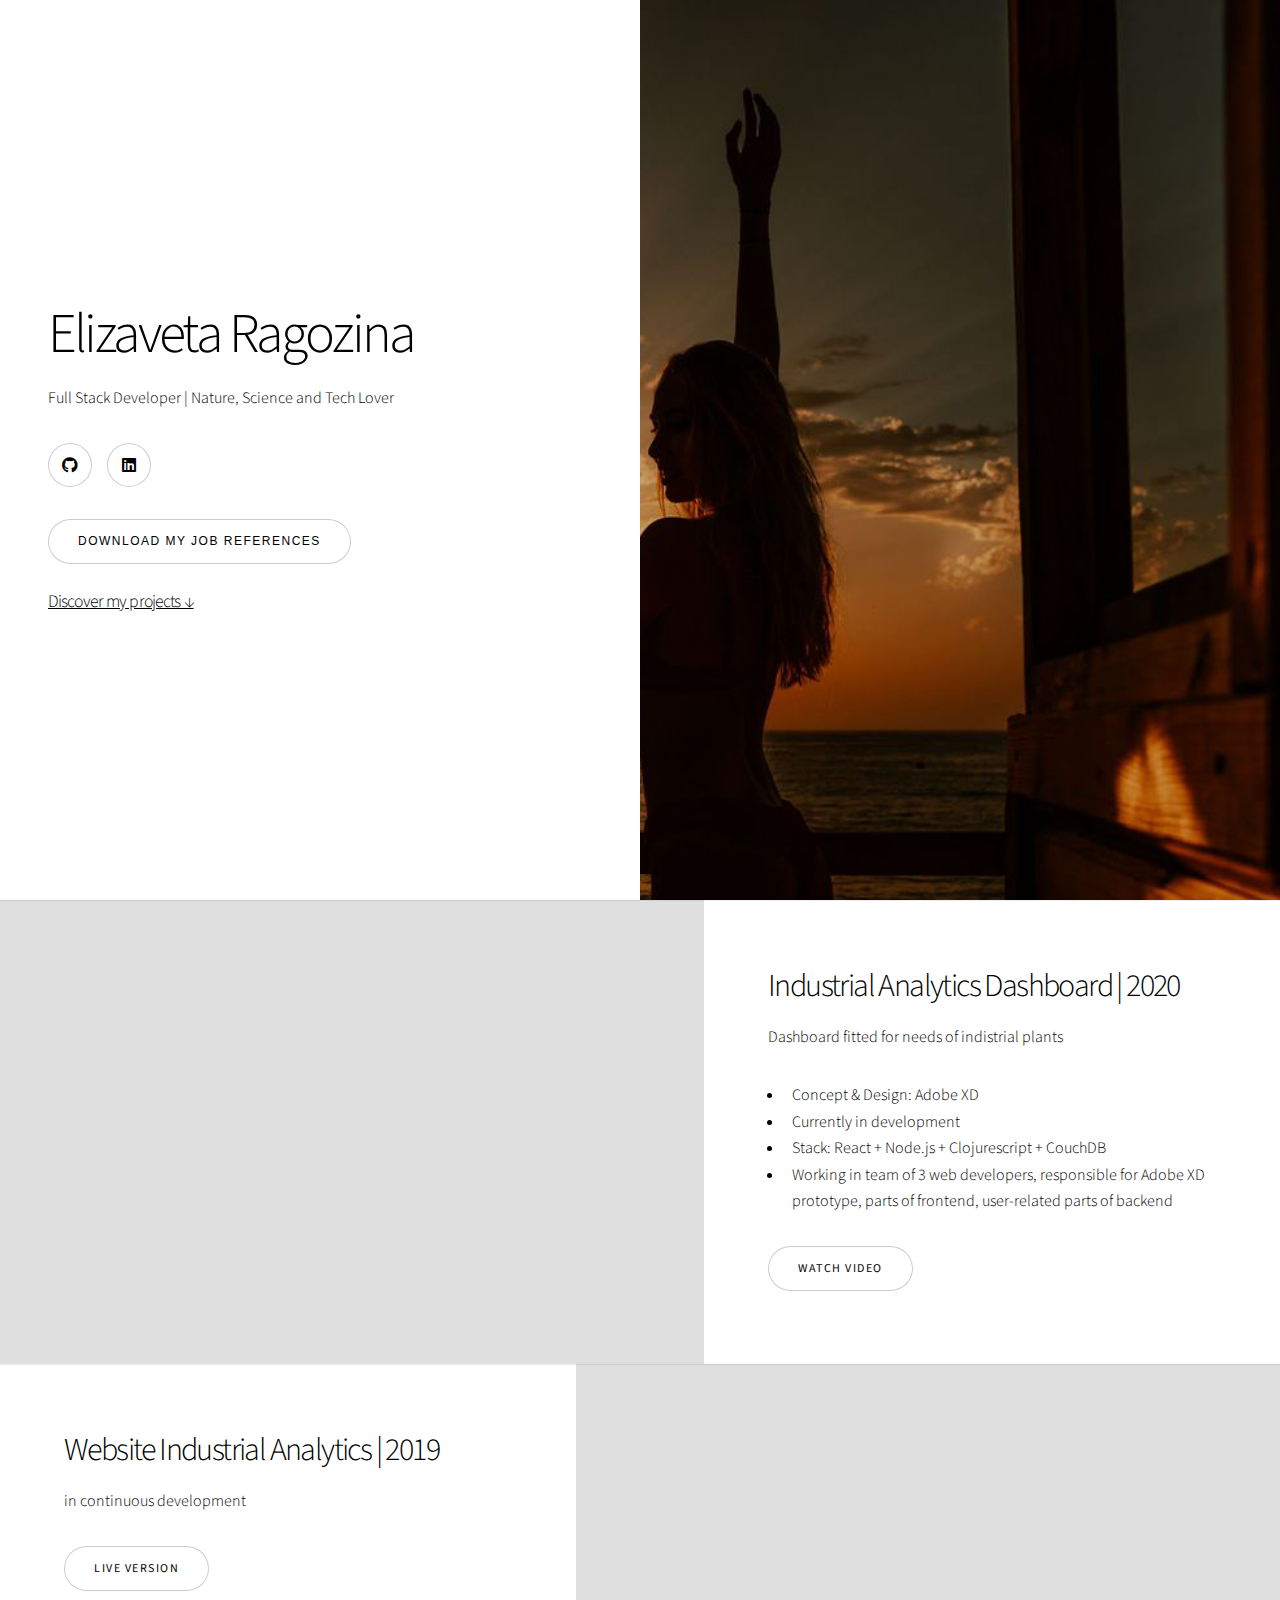
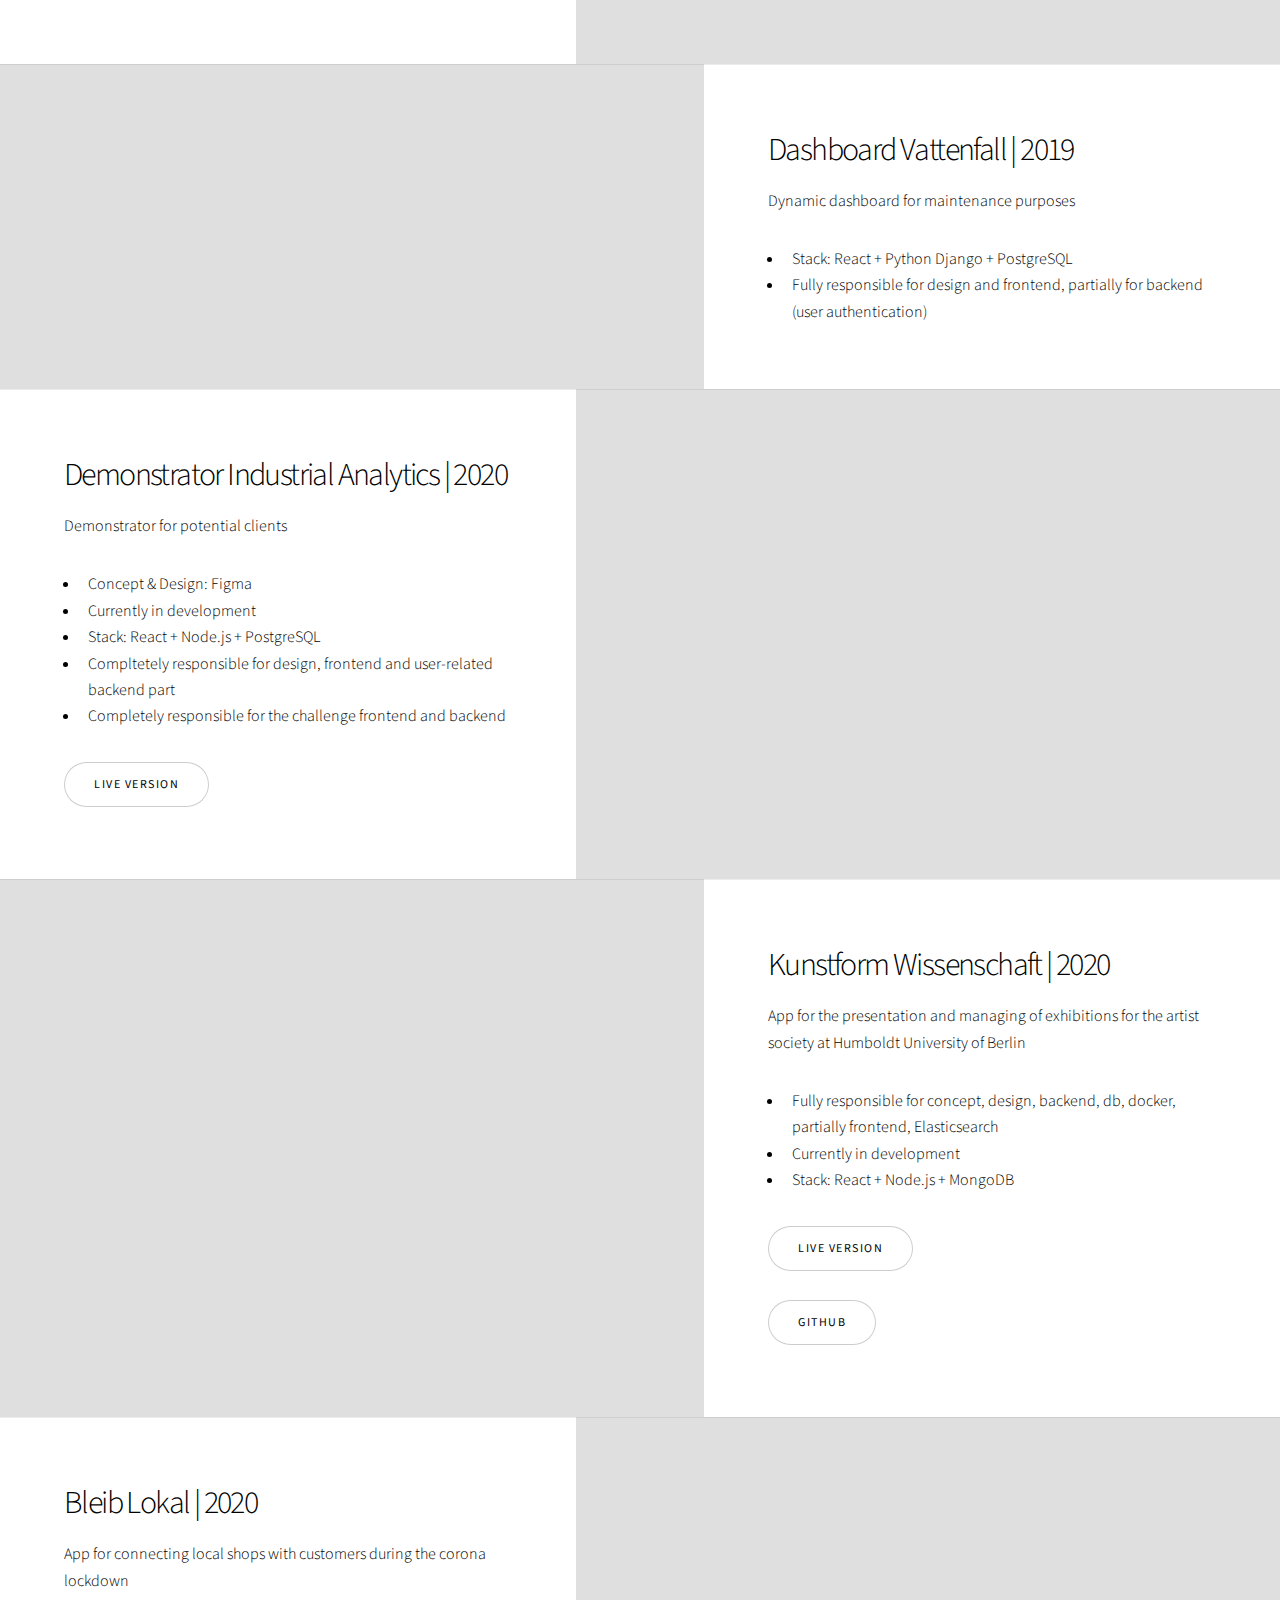
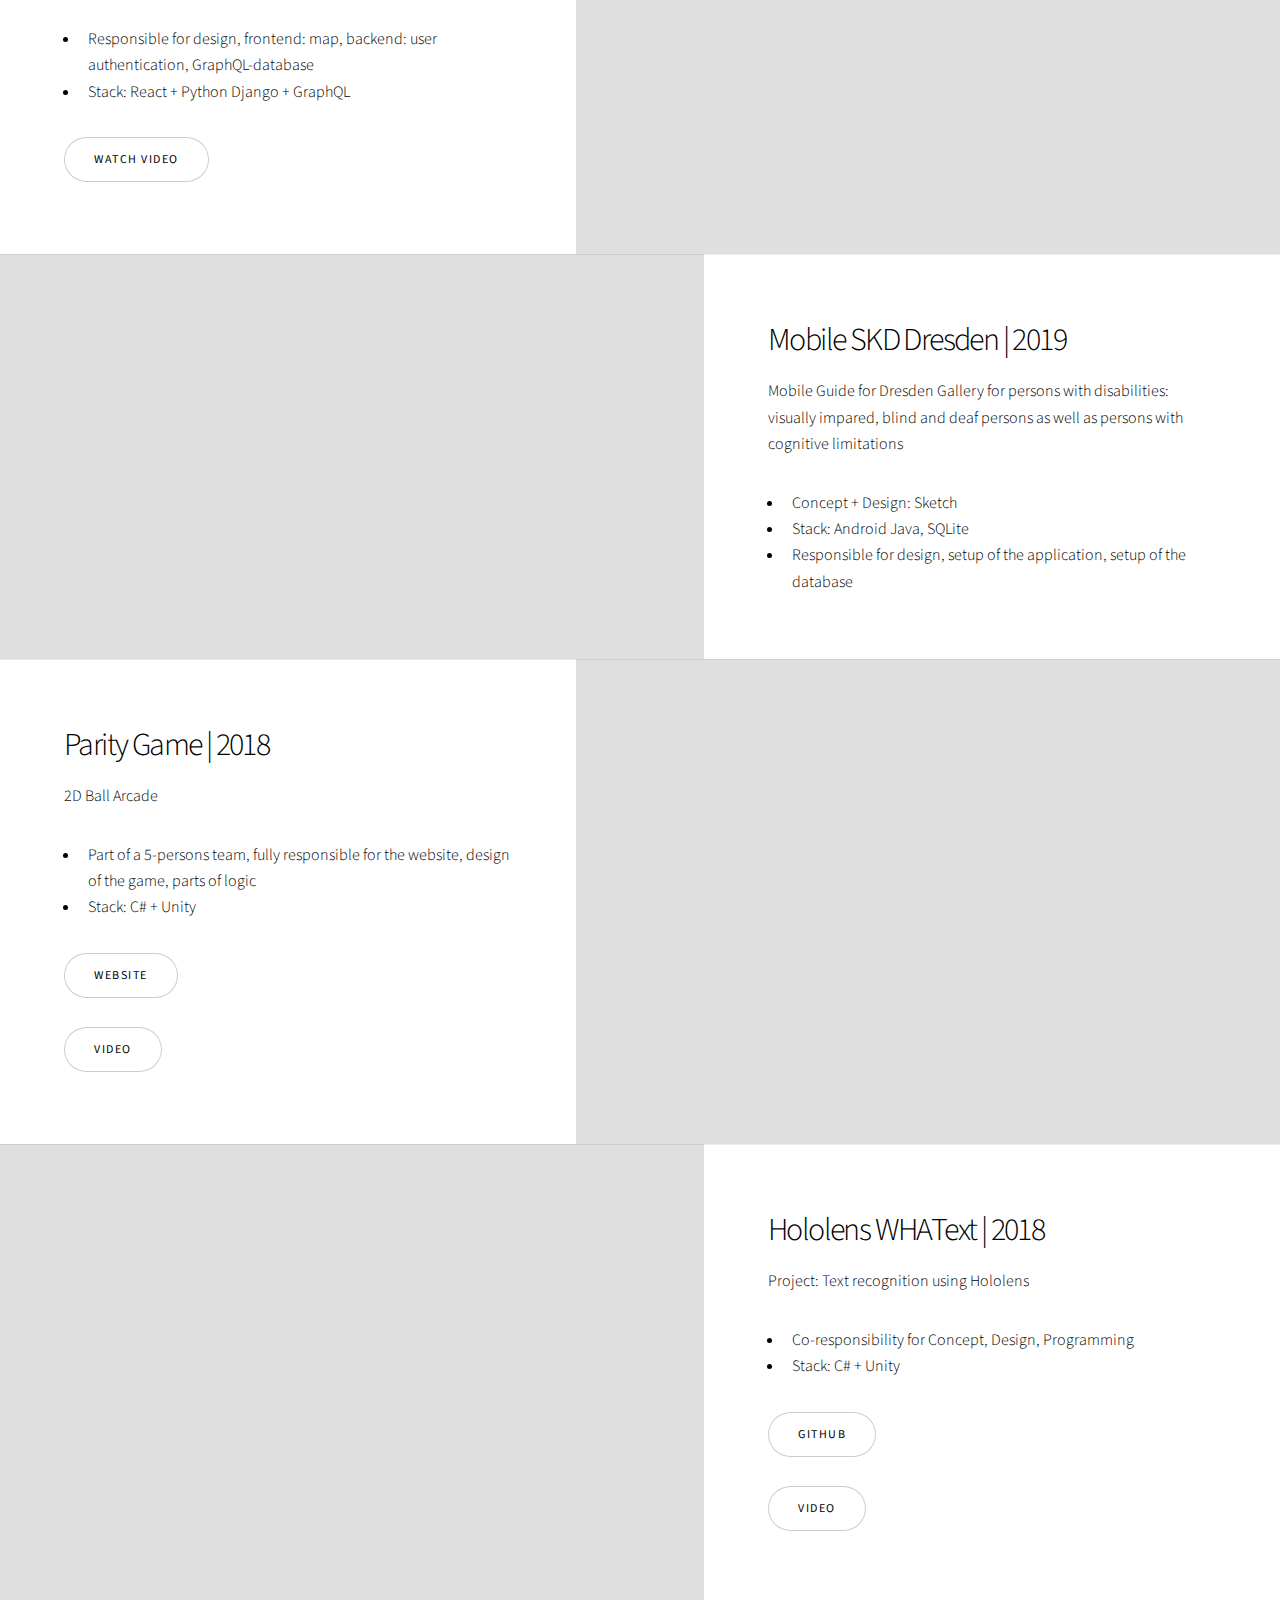
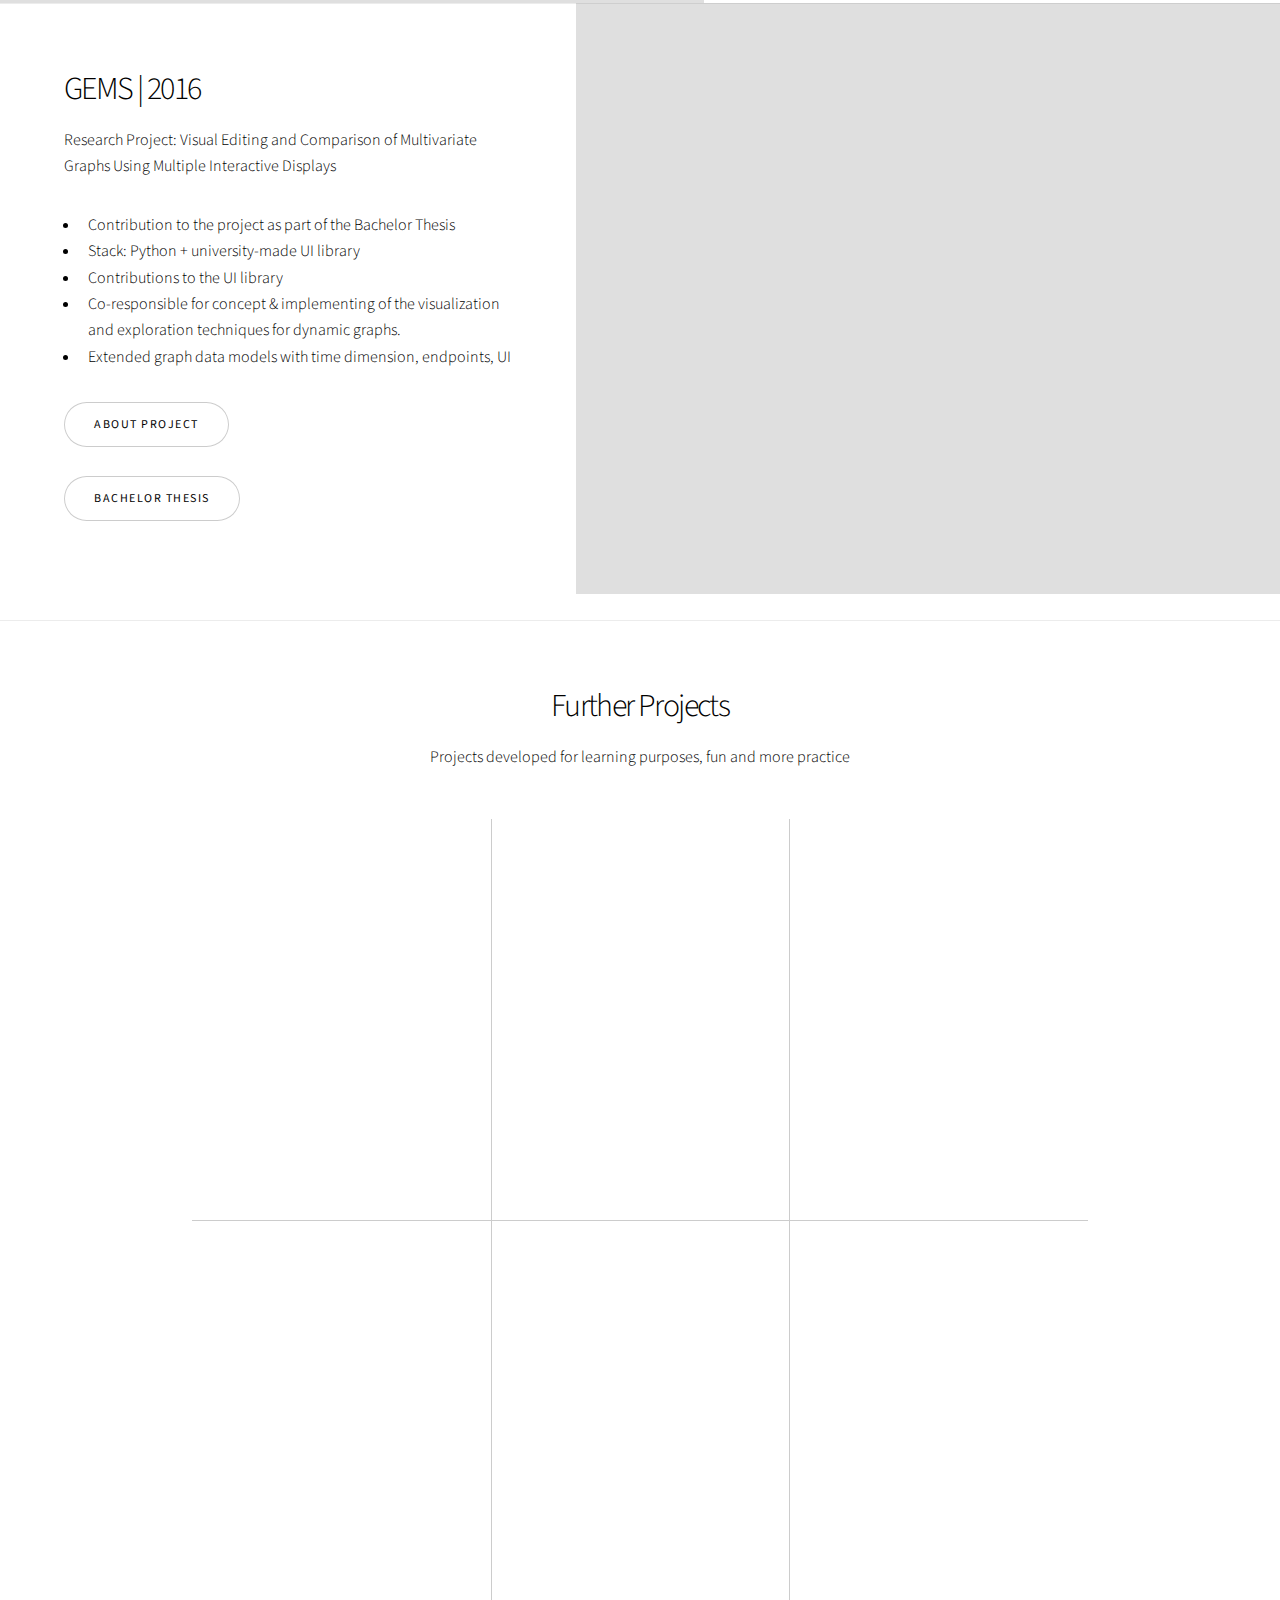
==== commit 715ba3cf: "add missing proj" ====
--- a/index-demo.html
+++ b/index-demo.html
@@ -47,6 +47,8 @@
 			  </li>
 	
 		  </ul>
+		  <a href="Job_References_Ragozina.pdf" target="_blank"><button class="major">Download my job references</button></a>
+		  <br><br>
           <a href="#first"><h4>Discover my projects &darr;</h4></a>
         </div>
         <div class="image">
@@ -259,13 +261,35 @@
         <div class="image">
           <img src="images/bleiblokal.png" alt="" />
         </div>
-      </section>
-
+	  </section>
+	  
+	        <!-- Spotlight -->
+			<section
+			class="spotlight style1 orient-right content-align-left image-position-center onscroll-image-fade-in"
+		  >
+			<div class="content">
+			  <h2>Mobile SKD Dresden | 2019</h2>
+			  <p>Mobile Guide for Dresden Gallery for persons with disabilities: visually impared, blind and deaf persons as well as persons with cognitive limitations</p>
 	
-
-      <!-- Spotlight -->
-      <section
-        class="spotlight style1 orient-right content-align-left image-position-center onscroll-image-fade-in"
+			  <ul>
+				<li>
+					Concept + Design: Sketch
+				</li>
+				<li>Stack: Android Java, SQLite</li>
+				<li>Responsible for design, setup of the application, setup of the database</li>
+			  </ul>
+			  
+			</div>
+			<div class="image">
+			  <img src="images/mobil.png" alt="" />
+			</div>
+		  </section>
+
+	
+
+      <!-- Spotlight -->
+      <section
+        class="spotlight style1 orient-left content-align-left image-position-center onscroll-image-fade-in"
       >
         <div class="content">
           <h2>Parity Game | 2018</h2>
@@ -308,7 +332,7 @@
 
       <!-- Spotlight -->
       <section
-        class="spotlight style1 orient-left content-align-left image-position-center onscroll-image-fade-in"
+        class="spotlight style1 orient-right content-align-left image-position-center onscroll-image-fade-in"
       >
         <div class="content">
           <h2>Hololens WHAText | 2018</h2>
@@ -348,7 +372,7 @@
 
       <!-- Spotlight -->
       <section
-        class="spotlight style1 orient-right content-align-left image-position-center onscroll-image-fade-in"
+        class="spotlight style1 orient-left content-align-left image-position-center onscroll-image-fade-in"
       >
         <div class="content">
           <h2>GEMS | 2016</h2>
@@ -546,7 +570,7 @@
             </section>
             <section>
               <span class="icon solid brands style2  fa-react"></span>
-              <h3>Homelibrary</h3>
+              <h3>Home Library</h3>
               <p>
                 React + NodeJS + MongoDB App for creating and management of reading lists
 			  </p>
